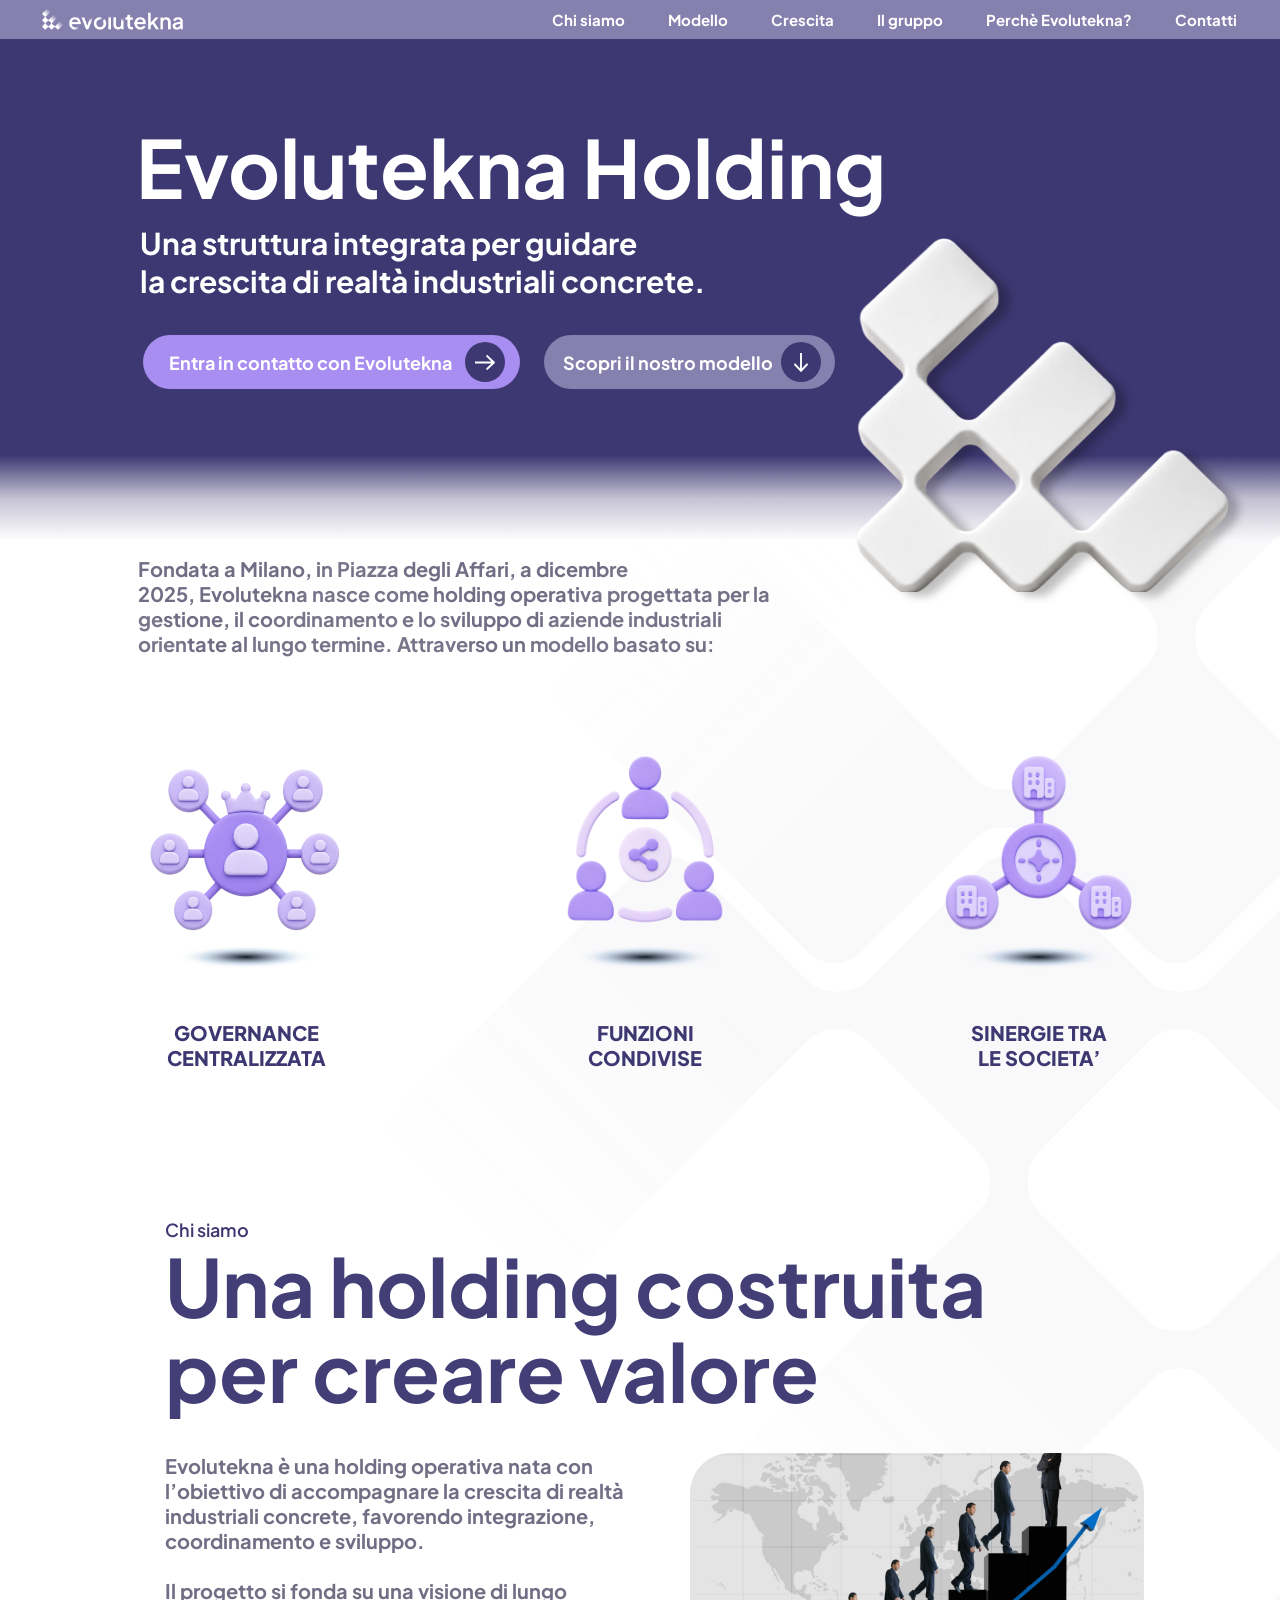
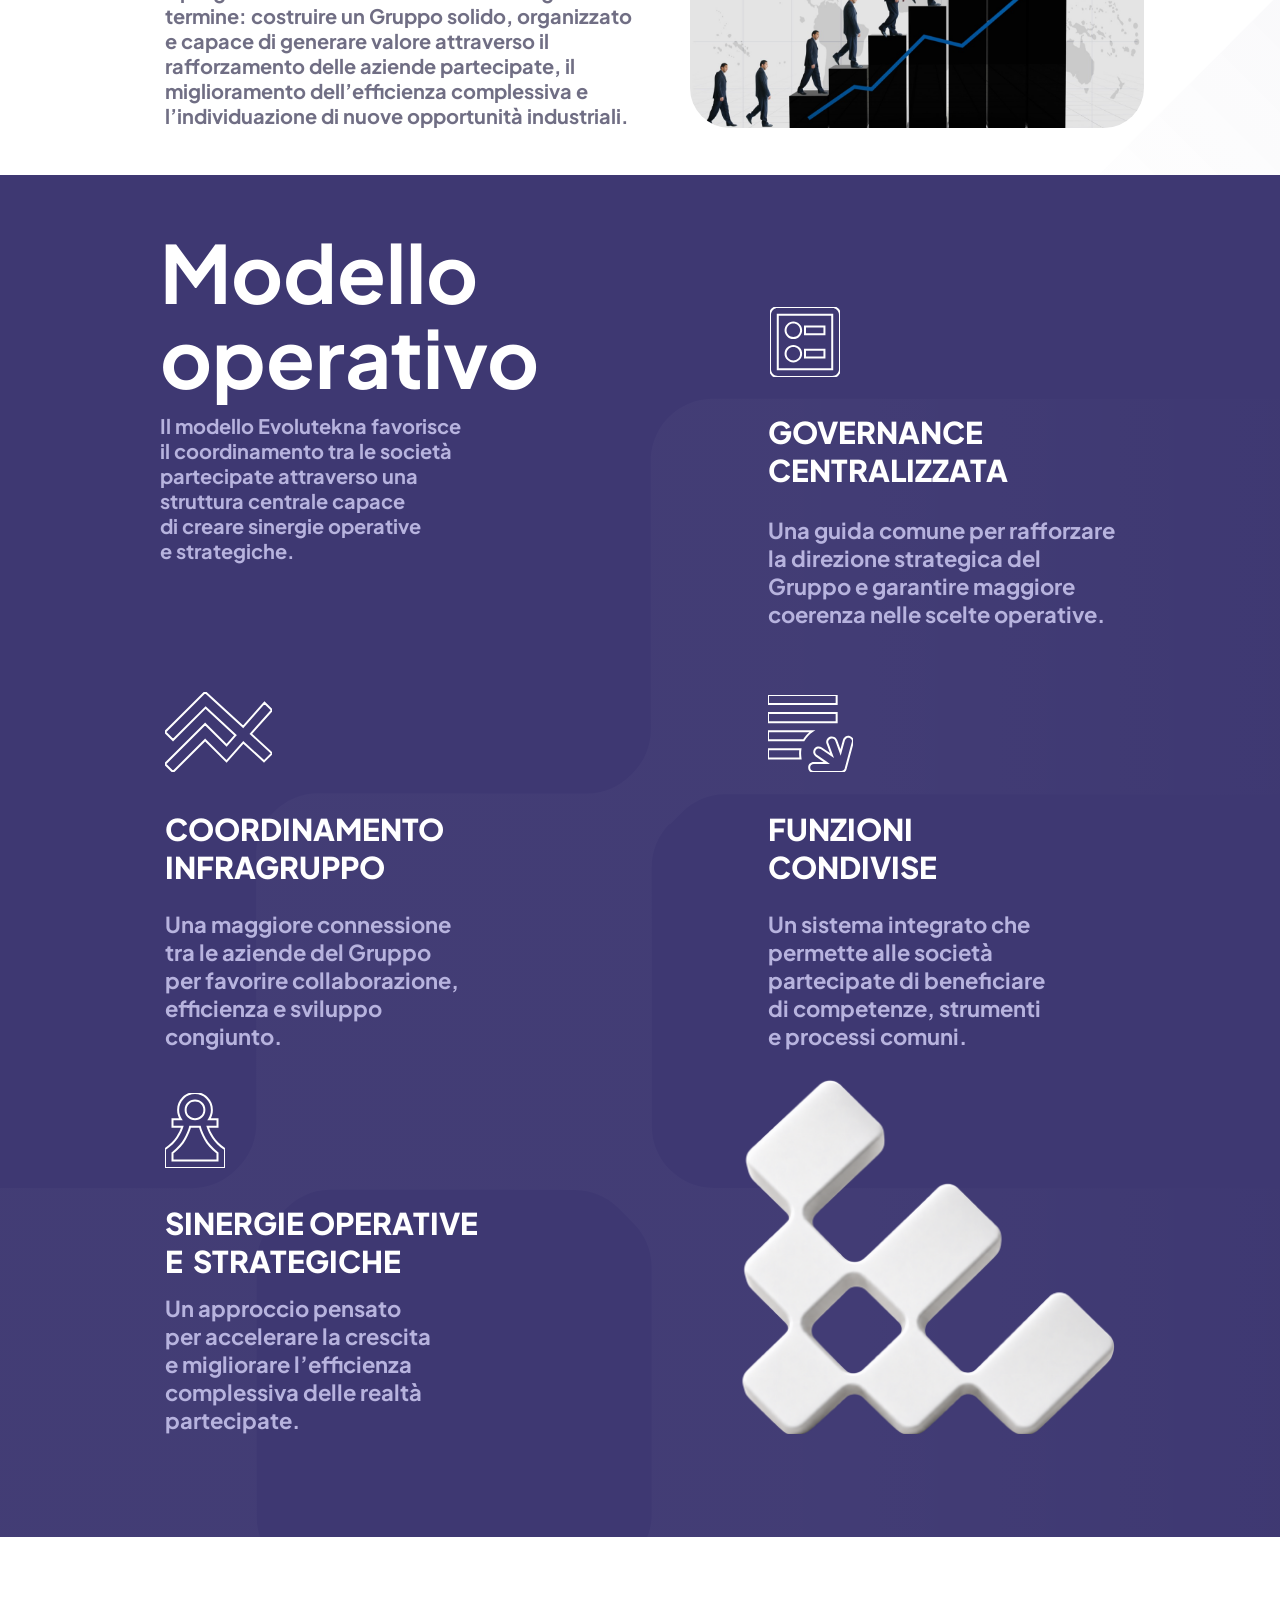
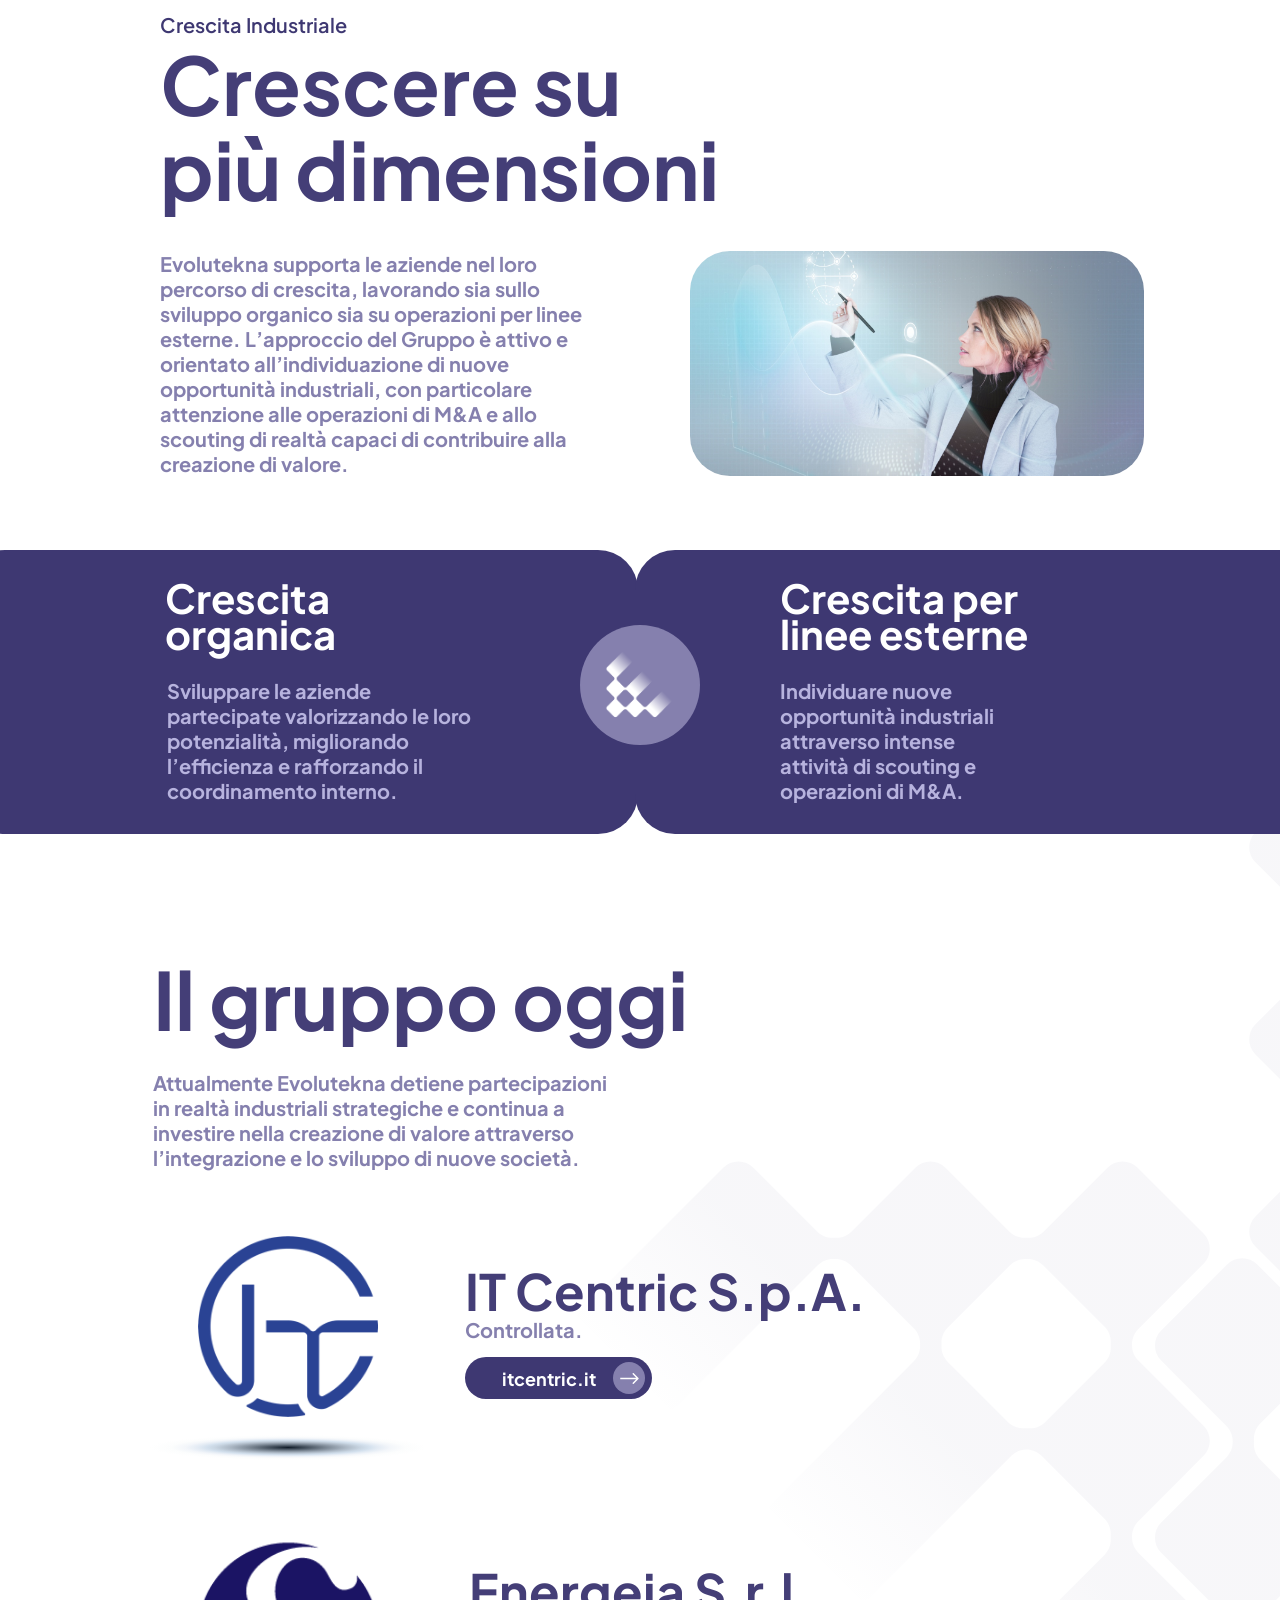
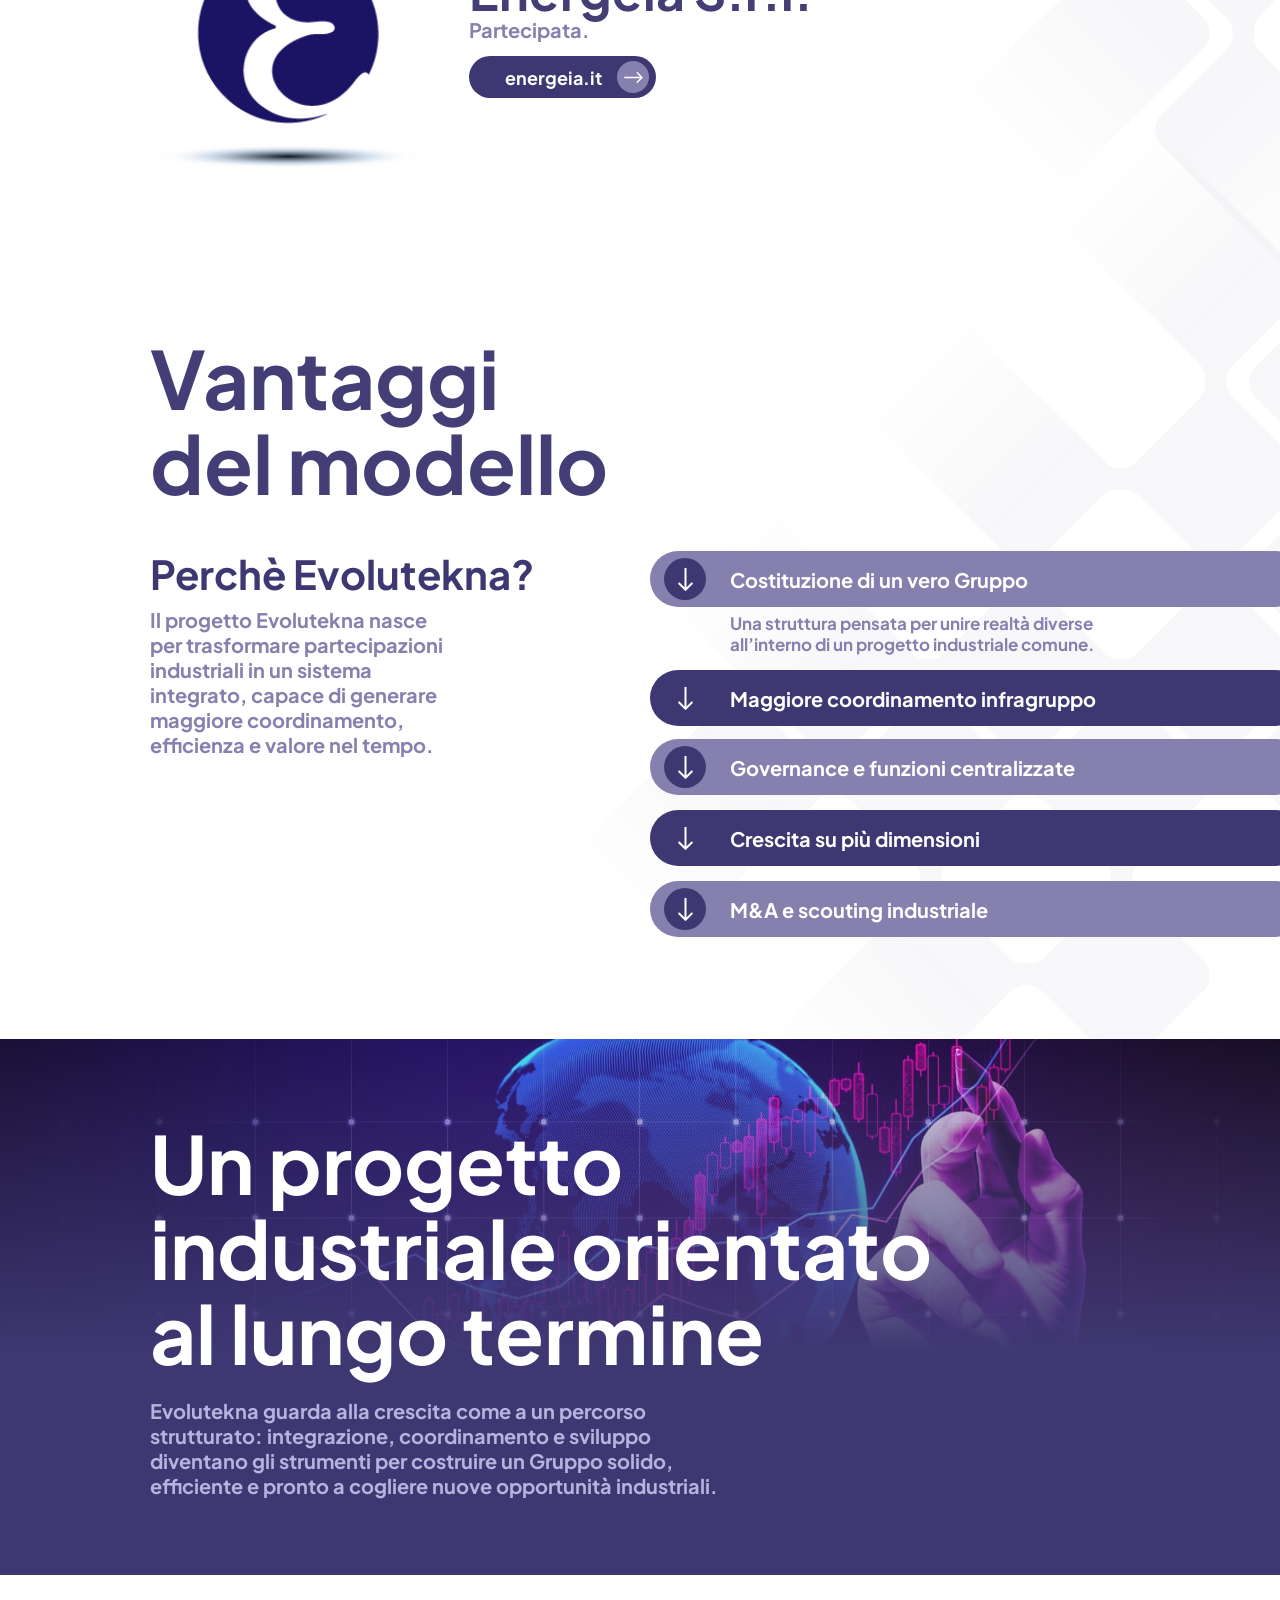
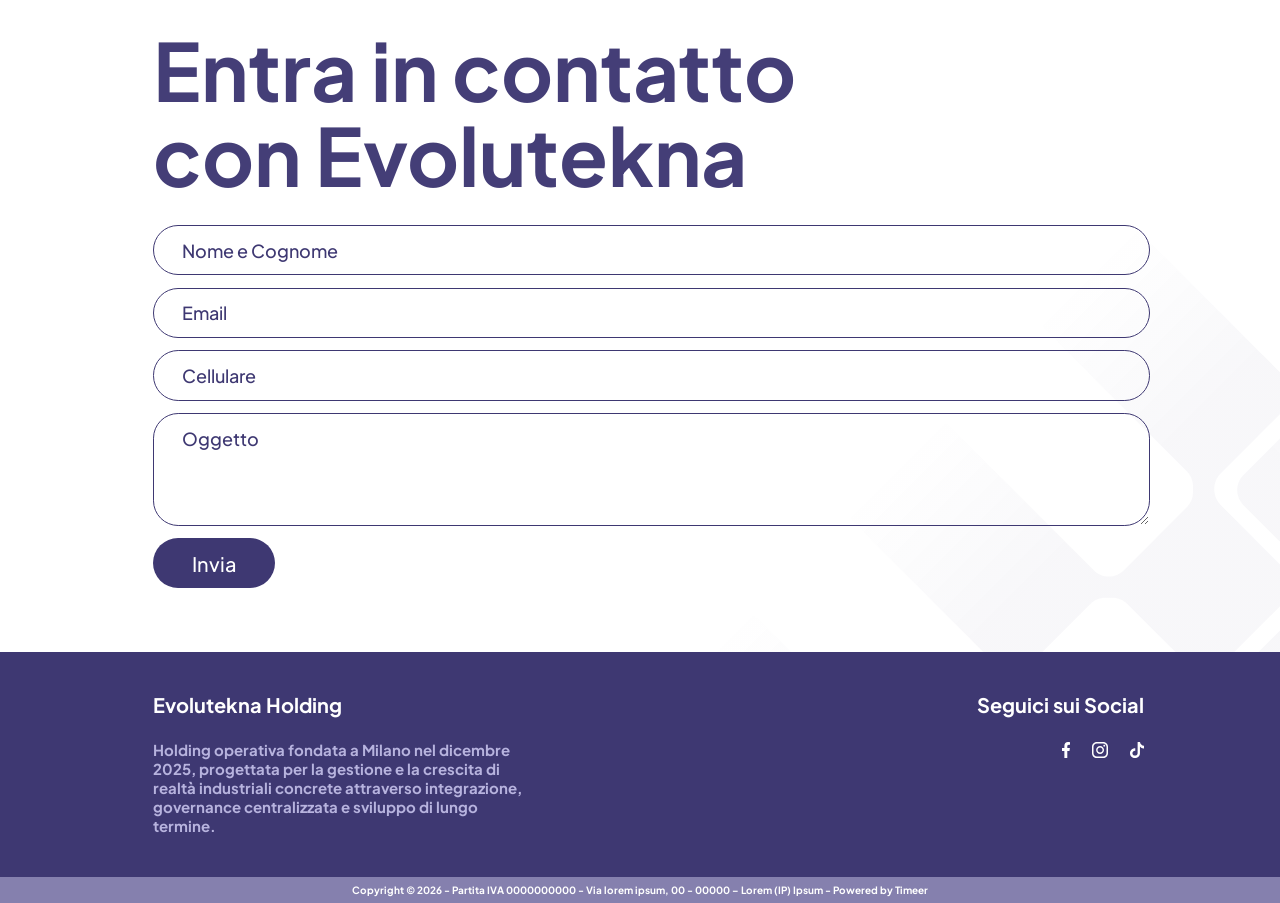
==== index.html @ 77d46ab6 "Add files via upload" ====
<!DOCTYPE html>
<html lang="it">
<head>
<meta charset="utf-8">
<meta name="viewport" content="width=device-width, initial-scale=1">
<title>Evolutekna Holding</title>
<meta name="description" content="Evolutekna Holding — una struttura integrata per guidare la crescita di realtà industriali concrete.">
<link rel="preconnect" href="https://fonts.googleapis.com">
<link rel="preconnect" href="https://fonts.gstatic.com" crossorigin>
<link href="https://fonts.googleapis.com/css2?family=Plus+Jakarta+Sans:wght@200..800&display=swap" rel="stylesheet">
<link rel="stylesheet" href="styles.css?v=12">
</head>
<body id="top">

<div class="page">


  <!-- ============================ TOPBAR ============================ -->
  <header class="topbar">
      <div class="topbar__in">
        <a class="logo" href="#top"><img src="assets/logo-evolutekna.png" width="159" height="37" alt="Evolutekna"></a>
        <button class="navtoggle" type="button" aria-expanded="false" aria-controls="nav" aria-label="Apri il menu">
          <span></span><span></span><span></span>
        </button>
        <nav class="nav" id="nav">
          <a href="#chi-siamo">Chi siamo</a>
          <a href="#modello">Modello</a>
          <a href="#crescita">Crescita</a>
          <a href="#il-gruppo">Il gruppo</a>
          <a href="#vantaggi">Perchè Evolutekna?</a>
          <a href="#contatti">Contatti</a>
        </nav>
      </div>
  </header>

  <!-- ============================= HERO ============================= -->
  <section class="hero">
    <img class="hero__shape" src="assets/shape3d.png" width="542" height="361" alt="">

    <div class="hero__in">
      <h1 class="hero__title">Evolutekna Holding</h1>
      <p class="hero__sub">Una struttura integrata per guidare <br>la crescita di realtà industriali concrete.</p>
      <div class="hero__cta">
        <a class="btn btn--primary" href="#contatti">
          <span>Entra in contatto con Evolutekna</span>
          <i class="btn__ico"><img src="assets/arrow-3.svg" width="19" height="15" alt=""></i>
        </a>
        <a class="btn btn--ghost" href="#modello">
          <span>Scopri il nostro modello</span>
          <i class="btn__ico"><img src="assets/arrow-4.svg" width="15" height="19" alt=""></i>
        </a>
      </div>
    </div>
  </section>

  <!-- ======================= INTRO + PILASTRI ======================= -->
  <section class="about">
    <div class="wrap">
      <div class="decor" aria-hidden="true">
        <img class="decor__i" style="left:340.62px;top:-757px;width:2398.77px" src="assets/deco-4.svg" alt="">
        <img class="decor__i" style="left:-54px;top:-715px;width:966px" src="assets/deco-8.svg" alt="">
        <img class="decor__i" style="left:741px;top:-586px;width:574px" src="assets/deco-9.svg" alt="">
      </div>
      <p class="about__lead">Fondata a Milano, in Piazza degli Affari, a dicembre <br>2025, Evolutekna nasce come holding operativa progettata per la <br>gestione, il coordinamento e lo sviluppo di aziende industriali <br>orientate al lungo termine. Attraverso un modello basato su:</p>

      <ul class="pillars">
        <li class="pillar">
          <img class="pillar__img" src="assets/icon-governance.png" width="240" height="240" alt="">
          <span class="pillar__shadow"></span>
          <h3 class="pillar__t">GOVERNANCE <br>CENTRALIZZATA</h3>
        </li>
        <li class="pillar">
          <img class="pillar__img pillar__img--s2" src="assets/icon-funzioni.png" width="226" height="226" alt="">
          <span class="pillar__shadow"></span>
          <h3 class="pillar__t">FUNZIONI <br>CONDIVISE</h3>
        </li>
        <li class="pillar">
          <img class="pillar__img pillar__img--s3" src="assets/icon-sinergie.png" width="230" height="230" alt="">
          <span class="pillar__shadow"></span>
          <h3 class="pillar__t">SINERGIE TRA <br>LE SOCIETA&rsquo;</h3>
        </li>
      </ul>

      <!-- ---------------------- CHI SIAMO ---------------------- -->
      <div id="chi-siamo">
        <header class="section-head">
          <p class="eyebrow">Chi siamo</p>
          <h2 class="display">Una holding costruita <br>per creare valore</h2>
        </header>
      </div>
      <div class="split">
        <div class="split__text">
          <p class="body">Evolutekna è una holding operativa nata con <br>l&rsquo;obiettivo di accompagnare la crescita di realtà <br>industriali concrete, favorendo integrazione, <br>coordinamento e sviluppo.</p>
          <p class="body">Il progetto si fonda su una visione di lungo <br>termine: costruire un Gruppo solido, organizzato <br>e capace di generare valore attraverso il <br>rafforzamento delle aziende partecipate, il <br>miglioramento dell&rsquo;efficienza complessiva e <br>l&rsquo;individuazione di nuove opportunità industriali.</p>
        </div>
        <figure class="split__media">
          <img src="assets/photo-climbing.jpg" alt="Crescita industriale del Gruppo Evolutekna">
        </figure>
      </div>
    </div>
  </section>

  <!-- ====================== MODELLO OPERATIVO ====================== -->
  <section class="model" id="modello">
    <div class="decor" aria-hidden="true">
      <img class="decor__i" style="left:-300px;top:-135px;width:2694.35px" src="assets/deco-30.svg" alt="">
    </div>
    <div class="model__in">
      <div class="model__left">
        <div class="model__intro">
          <h2 class="model__title">Modello <br>operativo</h2>
          <p class="model__lead">Il modello Evolutekna favorisce <br>il coordinamento tra le società <br>partecipate attraverso una <br>struttura centrale capace <br>di creare sinergie operative <br>e strategiche.</p>
        </div>

        <article class="feat feat--b">
          <img class="feat__ico" src="assets/ic-coordinamento.svg" width="107" height="80" alt="">
          <h3 class="feat__t">COORDINAMENTO <br>INFRAGRUPPO</h3>
          <p class="feat__d">Una maggiore connessione <br>tra le aziende del Gruppo <br>per favorire collaborazione, <br>efficienza e sviluppo <br>congiunto.</p>
        </article>

        <article class="feat feat--d">
          <img class="feat__ico" src="assets/ic-sinergie.svg" width="60" height="75" alt="">
          <h3 class="feat__t">SINERGIE OPERATIVE <br>E&nbsp; STRATEGICHE</h3>
          <p class="feat__d">Un approccio pensato <br>per accelerare la crescita <br>e migliorare l&rsquo;efficienza <br>complessiva delle realtà <br>partecipate.</p>
        </article>
      </div>

      <div class="model__right">
        <article class="feat feat--a">
          <img class="feat__ico" src="assets/ic-governance.svg" width="70" height="70" alt="">
          <h3 class="feat__t">GOVERNANCE <br>CENTRALIZZATA</h3>
          <p class="feat__d">Una guida comune per rafforzare <br>la direzione strategica del <br>Gruppo e garantire maggiore <br>coerenza nelle scelte operative.</p>
        </article>

        <article class="feat feat--c">
          <img class="feat__ico" src="assets/ic-funzioni.svg" width="85" height="77" alt="">
          <h3 class="feat__t">FUNZIONI <br>CONDIVISE</h3>
          <p class="feat__d">Un sistema integrato che <br>permette alle società <br>partecipate di beneficiare <br>di competenze, strumenti <br>e processi comuni.</p>
        </article>

        <img class="model__shape" src="assets/shape3d.png" width="542" height="361" alt="">
      </div>
    </div>
  </section>

  <!-- =========================== CRESCITA =========================== -->
  <section class="growth" id="crescita">
    <div class="wrap">
      <div class="decor" aria-hidden="true">
        <img class="decor__i" style="left:554.78px;top:652px;width:1349.44px" src="assets/deco-2.svg" alt="">
      </div>
      <header class="section-head section-head--growth">
        <p class="eyebrow eyebrow--20">Crescita Industriale</p>
        <h2 class="display">Crescere su <br>più dimensioni</h2>
      </header>
      <div class="split split--growth">
        <div class="split__text">
          <p class="body body--mauve">Evolutekna supporta le aziende nel loro <br>percorso di crescita, lavorando sia sullo <br>sviluppo organico sia su operazioni per linee <br>esterne. L&rsquo;approccio del Gruppo è attivo e <br>orientato all&rsquo;individuazione di nuove <br>opportunità industriali, con particolare <br>attenzione alle operazioni di M&amp;A e allo <br>scouting di realtà capaci di contribuire alla <br>creazione di valore.</p>
        </div>
        <figure class="split__media">
          <img src="assets/photo-woman.jpg" alt="Sviluppo e innovazione industriale">
        </figure>
      </div>

      <div class="cards">
        <article class="card card--a">
          <h3 class="card__t">Crescita <br>organica</h3>
          <p class="card__d">Sviluppare le aziende <br>partecipate valorizzando le loro <br>potenzialità, migliorando <br>l&rsquo;efficienza e rafforzando il <br>coordinamento interno.</p>
        </article>
        <span class="cards__badge"><img src="assets/picto-bianco.png" width="106" height="101" alt=""></span>
        <article class="card card--b">
          <h3 class="card__t">Crescita per <br>linee esterne</h3>
          <p class="card__d">Individuare nuove <br>opportunità industriali <br>attraverso intense <br>attività di scouting e <br>operazioni di M&amp;A.</p>
        </article>
      </div>
    </div>
  </section>

  <!-- ========================= IL GRUPPO OGGI ========================= -->
  <section class="group" id="il-gruppo">
    <div class="wrap">
      <div class="decor" aria-hidden="true">
        <img class="decor__i" style="left:554.78px;top:746px;width:1349.44px" src="assets/deco-3.svg" alt="">
      </div>
      <h2 class="display">Il gruppo oggi</h2>
      <p class="body body--mauve group__lead">Attualmente Evolutekna detiene partecipazioni <br>in realtà industriali strategiche e continua a <br>investire nella creazione di valore attraverso <br>l&rsquo;integrazione e lo sviluppo di nuove società.</p>

      <div class="company">
        <div class="company__logo company__logo--itc">
          <img src="assets/logo-itcentric.png" width="180" height="181" alt="IT Centric S.p.A.">
          <span class="company__shadow"></span>
        </div>
        <div class="company__body">
          <h3 class="company__t">IT Centric S.p.A.</h3>
          <p class="company__s">Controllata.</p>
          <a class="pill" href="https://itcentric.it/" target="_blank" rel="noopener">
            <span>itcentric.it</span>
            <i class="pill__ico"><img src="assets/arrow-1.svg" width="19" height="11" alt=""></i>
          </a>
        </div>
      </div>

      <div class="company company--energeia">
        <div class="company__logo company__logo--ene">
          <img src="assets/logo-energeia.png" width="402" height="223" alt="Energeia S.r.l.">
          <span class="company__shadow"></span>
        </div>
        <div class="company__body">
          <h3 class="company__t">Energeia S.r.l.</h3>
          <p class="company__s">Partecipata.</p>
          <a class="pill" href="https://www.energeia.it/" target="_blank" rel="noopener">
            <span>energeia.it</span>
            <i class="pill__ico"><img src="assets/arrow-2.svg" width="19" height="11" alt=""></i>
          </a>
        </div>
      </div>
    </div>
  </section>

  <!-- ======================= VANTAGGI DEL MODELLO ======================= -->
  <section class="benefits" id="vantaggi">
    <div class="wrap">
      <h2 class="display">Vantaggi <br>del modello</h2>
      <div class="benefits__grid">
        <div class="benefits__intro">
          <h3 class="h3">Perchè Evolutekna?</h3>
          <p class="body body--mauve">Il progetto Evolutekna nasce <br>per trasformare partecipazioni <br>industriali in un sistema <br>integrato, capace di generare <br>maggiore coordinamento, <br>efficienza e valore nel tempo.</p>
        </div>

        <ul class="acc">
          <li class="acc__item is-open">
            <button class="acc__head" type="button" aria-expanded="true">
              <span class="acc__ico"><img src="assets/arrow-5.svg" width="15" height="23" alt=""></span>
              <span class="acc__label">Costituzione di un vero Gruppo</span>
            </button>
            <div class="acc__panel"><p>Una struttura pensata per unire realtà diverse <br>all&rsquo;interno di un progetto industriale comune.</p></div>
          </li>
          <li class="acc__item">
            <button class="acc__head" type="button" aria-expanded="false">
              <span class="acc__ico"><img src="assets/arrow-5.svg" width="15" height="23" alt=""></span>
              <span class="acc__label">Maggiore coordinamento infragruppo </span>
            </button>
            <div class="acc__panel"><p>Un modello che favorisce collaborazione, allineamento e sinergie tra le società partecipate.</p></div>
          </li>
          <li class="acc__item">
            <button class="acc__head" type="button" aria-expanded="false">
              <span class="acc__ico"><img src="assets/arrow-5.svg" width="15" height="23" alt=""></span>
              <span class="acc__label">Governance e funzioni centralizzate </span>
            </button>
            <div class="acc__panel"><p>Una direzione organizzata per rendere più efficiente la gestione complessiva del Gruppo.</p></div>
          </li>
          <li class="acc__item">
            <button class="acc__head" type="button" aria-expanded="false">
              <span class="acc__ico"><img src="assets/arrow-5.svg" width="15" height="23" alt=""></span>
              <span class="acc__label">Crescita su più dimensioni </span>
            </button>
            <div class="acc__panel"><p>Un approccio orientato sia allo sviluppo interno delle aziende sia all&rsquo;espansione tramite nuove opportunità.</p></div>
          </li>
          <li class="acc__item">
            <button class="acc__head" type="button" aria-expanded="false">
              <span class="acc__ico"><img src="assets/arrow-5.svg" width="15" height="23" alt=""></span>
              <span class="acc__label">M&amp;A e scouting industriale </span>
            </button>
            <div class="acc__panel"><p>Un&rsquo;attività mirata alla ricerca e all&rsquo;integrazione di nuove realtà capaci di rafforzare il Gruppo.</p></div>
          </li>
        </ul>
      </div>
    </div>
  </section>

  <!-- ========================== LUNGO TERMINE ========================== -->
  <section class="longterm">
    <div class="longterm__in">
      <h2 class="longterm__t">Un progetto <br>industriale orientato <br>al lungo termine</h2>
      <p class="longterm__d">Evolutekna guarda alla crescita come a un percorso <br>strutturato: integrazione, coordinamento e sviluppo <br>diventano gli strumenti per costruire un Gruppo solido, <br>efficiente e pronto a cogliere nuove opportunità industriali.</p>
    </div>
  </section>

  <!-- ============================ CONTATTI ============================ -->
  <section class="contact" id="contatti">
    <div class="wrap">
      <div class="decor" aria-hidden="true">
        <img class="decor__i" style="left:542.78px;top:183px;width:1349.44px" src="assets/deco-1.svg" alt="">
      </div>
      <h2 class="contact__t">Entra in contatto <br>con Evolutekna</h2>
      <form class="form" action="#" method="post" novalidate>
        <input class="field" type="text"  name="nome"      placeholder="Nome e Cognome" autocomplete="name"  required>
        <input class="field" type="email" name="email"     placeholder="Email"          autocomplete="email" required>
        <input class="field" type="tel"   name="cellulare" placeholder="Cellulare"      autocomplete="tel">
        <textarea class="field field--area" name="oggetto" placeholder="Oggetto" rows="4"></textarea>
        <button class="submit" type="submit">Invia</button>
      </form>
    </div>
  </section>

  <!-- ============================= FOOTER ============================= -->
  <footer class="foot">
    <div class="foot__in">
      <div class="foot__col">
        <h3 class="foot__t">Evolutekna Holding</h3>
        <p class="foot__d">Holding operativa fondata a Milano nel dicembre <br>2025, progettata per la gestione e la crescita di <br>realtà industriali concrete attraverso integrazione, <br>governance centralizzata e sviluppo di lungo termine.</p>
      </div>
      <div class="foot__col foot__col--social">
        <h3 class="foot__t">Seguici sui Social</h3>
        <div class="foot__social">
          <a href="#" aria-label="Facebook"><img src="assets/social-fb.svg" width="8" height="16" alt=""></a>
          <a href="#" aria-label="Instagram"><img src="assets/social-ig.svg" width="16" height="16" alt=""></a>
          <a href="#" aria-label="TikTok"><img src="assets/social-tt.svg" width="14" height="16" alt=""></a>
        </div>
      </div>
    </div>
    <p class="foot__legal">Copyright © 2026 - Partita IVA 0000000000 - Via lorem ipsum, 00 - 00000 – Lorem (IP) Ipsum - Powered by Timeer</p>
  </footer>

</div>

<a class="totop" href="#top" aria-label="Torna all&rsquo;inizio della pagina">
  <img src="assets/arrow-4.svg" width="15" height="19" alt="">
</a>

<script>
(function () {
  var toggle = document.querySelector('.navtoggle');
  var nav = document.getElementById('nav');
  if (toggle) {
    toggle.addEventListener('click', function () {
      var open = nav.classList.toggle('is-open');
      toggle.setAttribute('aria-expanded', open ? 'true' : 'false');
      toggle.setAttribute('aria-label', open ? 'Chiudi il menu' : 'Apri il menu');
    });
    var close = function () {
      nav.classList.remove('is-open');
      toggle.setAttribute('aria-expanded', 'false');
      toggle.setAttribute('aria-label', 'Apri il menu');
    };
    nav.addEventListener('click', function (e) {
      if (e.target.tagName === 'A') close();
    });
    document.addEventListener('keydown', function (e) {
      if (e.key === 'Escape') close();
    });
    document.addEventListener('click', function (e) {
      if (!nav.contains(e.target) && !toggle.contains(e.target)) close();
    });
  }

  var toTop = document.querySelector('.totop');
  if (toTop) {
    var sync = function () {
      toTop.classList.toggle('is-visible', window.scrollY > 600);
    };
    sync();
    window.addEventListener('scroll', sync, { passive: true });
  }

  document.querySelectorAll('.acc__head').forEach(function (head) {
    head.addEventListener('click', function () {
      var item = head.parentElement;
      var open = item.classList.contains('is-open');
      document.querySelectorAll('.acc__item').forEach(function (i) {
        i.classList.remove('is-open');
        i.querySelector('.acc__head').setAttribute('aria-expanded', 'false');
      });
      if (!open) {
        item.classList.add('is-open');
        head.setAttribute('aria-expanded', 'true');
      }
    });
  });
})();
</script>
</body>
</html>
---- styles.css ----
/* =========================================================================
   Evolutekna Holding — landing page
   Valori tipografici, cromatici e dimensionali estratti dal file Figma.
   Base = desktop 1280px (identico al design). Sotto i 1280px: responsive.
   ========================================================================= */

:root{
  --ink:#3e3872;      /* viola principale            */
  --ink2:#443e77;     /* viola titoli sezione        */
  --mauve:#8580ae;    /* viola chiaro / barra nav    */
  --lilac:#a88ef0;    /* viola pulsante primario     */
  --lav:#b7b3de;      /* testo su fondo scuro        */
  --grey:#706e84;     /* testo corrente su bianco    */
  --white:#fff;
  --gutter:max(0px,calc(50vw - 640px)); /* spazio oltre la colonna da 1280 */
  --font:'Plus Jakarta Sans',-apple-system,BlinkMacSystemFont,'Segoe UI',Helvetica,Arial,sans-serif;
}

*,*::before,*::after{box-sizing:border-box}
html{background:#fff;scroll-behavior:smooth}
body{margin:0;background:#fff;font-family:var(--font);-webkit-font-smoothing:antialiased;-moz-osx-font-smoothing:grayscale;color:var(--ink)}
img{display:block;max-width:100%;height:auto}
h1,h2,h3,p,ul,figure{margin:0}
ul{list-style:none;padding:0}
a{color:inherit;text-decoration:none}
button{font:inherit;color:inherit;background:none;border:0;cursor:pointer}
:focus-visible{outline:2px solid var(--lilac);outline-offset:3px}
@media (prefers-reduced-motion:reduce){html{scroll-behavior:auto}*{animation:none!important;transition:none!important}}

.page{position:relative;width:100%;overflow:clip;background:#fff}
/* colonna di contenuto: 1280px centrati, come nel Figma */
.wrap{position:relative;max-width:1280px;margin:0 auto}

/* decorazioni di sfondo ---------------------------------------------------*/
.decor{position:absolute;top:0;left:0;width:100%;height:0;z-index:0;pointer-events:none}
.decor__i{position:absolute;max-width:none}
@media (max-width:1279px){.decor{display:none}}

.about,.model,.growth,.group,.benefits,.longterm,.contact,.foot{position:relative;z-index:1}
.hero{position:relative;z-index:2}

/* =============================== TIPOGRAFIA ============================== */
.display{font-size:80px;line-height:85px;font-weight:700;color:var(--ink2);letter-spacing:0}
.section-head{padding:0 136px 0 165px}
#chi-siamo{margin-top:139px;padding-top:9px}
.section-head--growth{padding-left:160px}
.section-head .display{margin-top:0}
.h2{font-size:40px;line-height:42px;font-weight:700;color:var(--ink)}
.h3{font-size:40px;line-height:43px;font-weight:700;color:var(--ink)}
.eyebrow{font-size:18px;line-height:23px;font-weight:600;color:var(--ink);margin-bottom:2px}
.eyebrow--20{font-size:20px;line-height:25px;margin-bottom:4px}
.body{font-size:20px;line-height:25px;font-weight:700;color:var(--grey)}
.body--mauve{color:var(--mauve)}
.body + .body{margin-top:25px}

/* ================================= TOPBAR ================================ */
.topbar{position:absolute;top:0;left:0;right:0;z-index:20;height:39px;background:var(--mauve)}
.topbar__in{position:relative;height:39px;max-width:1280px;margin:0 auto}
.logo{position:absolute;left:33px;top:0;display:block}
.logo img{width:159px;height:37px}
.nav{position:absolute;right:43px;top:10px;display:flex;gap:43px}
.nav a{font-size:15px;line-height:19px;font-weight:700;color:var(--white);white-space:nowrap}
.nav a:hover{opacity:.75}
.navtoggle{display:none;position:absolute;right:20px;top:8px;width:26px;height:22px;padding:4px 0}
.navtoggle span{display:block;height:2px;background:#fff;border-radius:2px}
.navtoggle span + span{margin-top:4px}

/* ================================== HERO ================================= */
.hero{height:541px;background:linear-gradient(180deg,#3e3872 84.212%,rgba(150,146,178,.55) 92.184%,rgba(255,255,255,0) 100%)}
.hero__shape{position:absolute;left:calc(50% + 112px);top:231px;width:542px;height:361px;z-index:2;filter:drop-shadow(11px 4px 4px rgba(0,0,0,.25))}
.hero__in{position:relative;z-index:3;max-width:1280px;margin:0 auto;padding:124px 0 0 136px}
.hero__title{font-size:80px;line-height:85px;font-weight:700;color:var(--white)}
.hero__sub{margin:15px 0 0 4px;font-size:30px;line-height:38px;font-weight:700;color:var(--white)}
.hero__cta{display:flex;gap:24px;margin:35px 0 0 7px}

.btn{position:relative;display:inline-flex;align-items:center;height:54px;border-radius:27px;font-size:18px;line-height:23px;font-weight:700;color:var(--white)}
.btn--primary{width:377px;padding-left:26px;background:var(--lilac)}
.btn--ghost{width:291px;padding-left:19px;background:var(--mauve)}
.btn__ico{position:absolute;top:7px;width:40px;height:40px;border-radius:50%;background:var(--ink);display:flex;align-items:center;justify-content:center}
.btn--primary .btn__ico{right:15px}
.btn--ghost .btn__ico{right:14px}
.btn__ico img{width:auto}
.btn--primary .btn__ico img{height:15px}
.btn--ghost .btn__ico img{height:19px}
.btn:hover{filter:brightness(1.06)}

/* ========================= INTRO + PILASTRI + CHI SIAMO ================== */
.about{padding-top:15px;padding-bottom:47px}
.about__lead{margin-left:138px;width:652px;font-size:20px;line-height:25px;font-weight:700;color:var(--grey)}

.pillars{display:flex;justify-content:space-between;margin-top:73px;padding:0 126px}
.pillar{position:relative;display:flex;flex-direction:column;align-items:center}
.pillar__img{height:240px;width:240px}
.pillar__img--s2{height:226px;width:226px;margin:7px 0}
.pillar__img--s3{height:230px;width:230px;margin:5px 0}
.pillar__shadow{position:absolute;top:216px;left:50%;transform:translateX(-50%);width:144px;height:24px;
  background:radial-gradient(50% 50% at 50% 50%,#111c29 0%,#3c4855 11%,#7d8996 28%,#acb8c5 42%,#c9d6e3 53%,#d4e1ee 59%,#e3ebf4 65%,#f3f6fa 74%,#fcfdfd 85%,#fff 100%);
  mix-blend-mode:multiply}
.pillar__t{margin-top:51px;font-size:20px;line-height:25px;font-weight:800;color:var(--ink);text-align:center}

.split{display:flex;align-items:stretch;gap:52px;padding:0 136px 0 165px;margin-top:40px}
.split__text{flex:0 0 473px}
.split__media{flex:0 0 454px;position:relative;align-self:stretch}
.split__media img{position:absolute;inset:0;width:100%;height:100%;object-fit:cover;border-radius:40px}
.split .h2{margin-bottom:23px}

/* ========================== MODELLO OPERATIVO =========================== */
.model{background:var(--ink);padding:54px 0 103px}
.model__in{position:relative;display:flex;gap:251px;padding-left:160px;max-width:1280px;margin:0 auto}
.model__col{width:357px}
.model__intro{width:357px}
.model__title{font-size:80px;line-height:85px;font-weight:700;color:var(--white)}
.model__lead{margin-top:14px;width:302px;font-size:20px;line-height:25px;font-weight:700;color:var(--lav)}

.feat__ico{display:block}
.feat__t{font-size:30px;line-height:38px;font-weight:800;color:var(--white)}
.feat__d{font-size:22px;line-height:28px;font-weight:700;color:var(--lav)}

.model__left{width:357px;display:flex;flex-direction:column}
.model__right{width:357px;display:flex;flex-direction:column}
.feat--a{margin-top:78px}
.feat--a .feat__ico{margin-left:2px}
.feat--a .feat__t{margin-top:36px}
.feat--a .feat__d{margin-top:27px;width:352px}
.feat--b{margin-top:129px;margin-left:5px}
.feat--b .feat__t{margin-top:38px}
.feat--b .feat__d{margin-top:24px;width:312px}
.feat--c{margin-top:67px}
.feat--c .feat__t{margin-top:38px}
.feat--c .feat__d{margin-top:24px;width:352px}
.feat--d{margin-top:43px;margin-left:5px}
.feat--d .feat__t{margin-top:36px}
.feat--d .feat__d{margin-top:14px;width:331px}
.model__shape{margin-top:23px;margin-left:-130px;width:542px;height:361px;max-width:none}

/* ================================ CRESCITA =============================== */
.growth{padding-top:75px;padding-bottom:122px}
.section-head--growth{padding-top:0}
.split--growth{margin-top:40px;padding-left:160px;gap:105px}
.split--growth .split__text{flex:0 0 425px}
.split--growth .h2{margin-bottom:23px}

.cards{position:relative;height:284px;margin-top:74px}
.card{position:absolute;top:0;height:284px;border-radius:40px;background:var(--ink)}
.card--a{left:calc(-35px - var(--gutter));width:calc(673px + var(--gutter));padding:30px 0 0 calc(200px + var(--gutter))}
.card--b{left:635px;width:calc(755px + var(--gutter));padding:30px 0 0 145px}
.card__t{font-size:40px;line-height:36px;font-weight:700;color:var(--white)}
.card__d{margin-top:26px;font-size:20px;line-height:25px;font-weight:700;color:var(--lav)}
.card--a .card__d{width:310px;margin-left:2px}
.card--b .card__d{width:290px}
.cards__badge{position:absolute;left:580px;top:75px;width:120px;height:120px;border-radius:50%;background:var(--mauve);display:flex;align-items:center;justify-content:center;z-index:2}
.cards__badge img{width:106px;height:101px;margin:-4px 0 0 0}

/* =============================== IL GRUPPO =============================== */
.group{padding:0 0 191px}
.group .display{margin-left:153px}
.group__lead{margin:29px 0 0 153px;width:461px}

.company{display:flex;align-items:flex-start;margin-top:66px}
.company--energeia{margin-top:104px}
.company__logo{position:relative}
.company__logo--itc{margin-left:198px;width:180px}
.company__logo--itc img{width:180px;height:181px}
.company__logo--ene{margin-left:87px;width:402px}
.company__logo--ene img{width:402px;height:223px;object-fit:cover;object-position:center}
.company__shadow{position:absolute;width:276px;height:25px;
  background:radial-gradient(50% 50% at 50% 50%,#111c29 0%,#3c4855 11%,#7d8996 28%,#acb8c5 42%,#c9d6e3 53%,#d4e1ee 59%,#e3ebf4 65%,#f3f6fa 74%,#fcfdfd 85%,#fff 100%);
  mix-blend-mode:multiply}
.company__logo--itc .company__shadow{left:-48px;top:199px}
.company__logo--ene .company__shadow{left:63px;top:223px}
.company__body{margin-left:78px;margin-top:32px}
.company--energeia .company__body{margin-left:-29px;margin-top:47px}
.company__t{font-size:50px;line-height:45px;font-weight:700;color:var(--ink2);margin-left:9px}
.company__s{margin:4px 0 0 9px;font-size:20px;line-height:25px;font-weight:700;color:var(--mauve)}
.pill{position:relative;display:flex;align-items:center;justify-content:center;width:187px;height:42px;margin:15px 0 0 9px;border-radius:21px;background:var(--ink)}
.company--energeia .pill{margin-top:14px}
.pill span{width:177px;margin-left:-19px;text-align:center;font-size:18px;line-height:23px;font-weight:700;color:var(--white)}
.pill__ico{position:absolute;right:7px;top:5px;width:32px;height:32px;border-radius:50%;background:var(--mauve);display:flex;align-items:center;justify-content:center}
.pill__ico img{width:19px;height:11px}
.pill:hover{filter:brightness(1.15)}

/* ============================ VANTAGGI MODELLO =========================== */
.benefits{padding:0 0 102px}
.benefits .display{margin-left:150px}
.benefits__grid{display:flex;align-items:flex-start;gap:188px;margin-top:46px;padding-left:150px}
.benefits__intro{flex:0 0 312px;min-width:0;margin-top:1px}
.benefits__intro .h3{white-space:nowrap}
.benefits__intro .body{margin-top:12px}
.acc{flex:0 0 calc(654px + var(--gutter))}
.acc__item + .acc__item{margin-top:15px}
.acc__head{position:relative;display:flex;align-items:center;width:100%;height:56px;padding-left:80px;border-radius:28px;background:var(--mauve);text-align:left}
.acc__item:nth-child(even) .acc__head{background:var(--ink)}
.acc__ico{position:absolute;left:14px;top:7px;width:42px;height:42px;border-radius:50%;background:var(--ink);display:flex;align-items:center;justify-content:center;transition:transform .25s ease}
.acc__item:nth-child(even) .acc__ico{background:var(--ink)}
.acc__ico img{width:15px;height:23px}
.acc__label{font-size:20px;line-height:25px;font-weight:700;color:var(--white)}
.acc__panel{display:none;padding:6px 0 0 80px}
.acc__item.is-open .acc__panel{display:block}
.acc__panel p{width:405px;font-size:17px;line-height:21px;font-weight:700;color:var(--mauve)}
.acc__item:nth-child(3){margin-top:13px}

/* ============================== LUNGO TERMINE ============================ */
.longterm{height:536px;overflow:hidden;background:var(--ink)}
.longterm::before{content:"";position:absolute;inset:0;
  background:url("assets/photo-globalchart.jpg") center/cover no-repeat;transform:scaleX(-1)}
.longterm::after{content:"";position:absolute;inset:0;
  background:linear-gradient(180deg,rgba(68,62,119,.12) 0%,#3e3872 58.503%)}
.longterm__in{position:relative;z-index:2;max-width:1280px;margin:0 auto;padding:81px 0 0 150px}
.longterm__t{font-size:80px;line-height:85px;font-weight:700;color:var(--white)}
.longterm__d{margin-top:23px;width:584px;font-size:20px;line-height:25px;font-weight:700;color:var(--lav)}

/* ================================ CONTATTI =============================== */
.contact{padding:52px 0 64px}
.contact .wrap{padding-left:153px}
.contact__t{font-size:80px;line-height:85px;font-weight:700;color:var(--ink2)}
.form{margin-top:28px;width:997px}
.field{display:block;width:997px;height:50.4px;padding:0 28px;border:1px solid var(--ink);border-radius:25.2px;
  background:transparent;font-family:var(--font);font-size:18px;line-height:23px;font-weight:500;color:var(--ink)}
.field + .field{margin-top:12.2px}
.field--area{height:113px;padding:13px 28px;resize:vertical}
.field::placeholder{color:var(--ink);opacity:1}
.field:focus{outline:none;border-color:var(--lilac);box-shadow:0 0 0 1px var(--lilac)}
.submit{display:flex;align-items:center;justify-content:center;width:122.4px;height:50.4px;margin-top:12.2px;
  border-radius:25.2px;background:var(--ink);font-size:20px;line-height:25px;font-weight:500;color:var(--white)}
.submit:hover{filter:brightness(1.2)}

/* ================================= FOOTER ================================ */
.foot{background:var(--ink)}
.foot__in{display:flex;justify-content:space-between;max-width:1280px;margin:0 auto;padding:40px 136px 0 153px}
.foot__t{font-size:20px;line-height:25px;font-weight:700;color:var(--white)}
.foot__d{margin-top:23px;width:387px;font-size:15px;line-height:19px;font-weight:700;color:var(--lav)}
.foot__col--social{text-align:right}
.foot__social{display:flex;justify-content:flex-end;align-items:center;gap:22px;margin-top:23px;height:19px}
.foot__social a{display:flex;align-items:center;justify-content:center;height:16px}
.foot__social img{height:16px;width:auto}
.foot__social a:hover{opacity:.7}
.foot__legal{display:flex;align-items:center;justify-content:center;height:26px;margin-top:42px;
  background:var(--mauve);font-size:10px;line-height:13px;font-weight:700;color:var(--white);text-align:center;padding:0 16px}

.totop{position:fixed;right:28px;bottom:28px;z-index:60;width:52px;height:52px;border-radius:50%;
  background:var(--lilac);display:flex;align-items:center;justify-content:center;
  box-shadow:0 10px 26px rgba(31,27,62,.35);
  opacity:0;visibility:hidden;transform:translateY(10px);
  transition:opacity .25s ease,transform .25s ease,visibility .25s ease,background .2s ease}
.totop.is-visible{opacity:1;visibility:visible;transform:none}
.totop img{width:15px;height:19px;transform:rotate(180deg)}
.totop:hover{background:var(--ink)}

/* =========================================================================
   RESPONSIVE
   ========================================================================= */

/* ---------- laptop / tablet orizzontale : 1024 – 1279 ---------- */
@media (max-width:1279px){
  /* sotto i 1280px il testo si dispone naturalmente: tolgo le interruzioni del design */
  .about__lead br,.body br,.feat__d br,.model__lead br,.card__d br,
  .group__lead br,.acc__panel br,.longterm__d br,.foot__d br{display:none}

  .page{max-width:none}
  .topbar__in{padding:0 40px}
  .logo{left:40px}
  .nav{right:40px;gap:28px}

  .hero{height:auto;padding-bottom:64px}
  .hero__in{padding:96px 6.5vw 0}
  .hero__title{font-size:64px;line-height:70px}
  .hero__sub{font-size:26px;line-height:34px;margin-left:0}
  .hero__cta{margin-left:0}
  .hero__shape{left:auto;right:-40px;top:150px;width:420px;height:280px}

  .about{padding-top:40px}
  .about__lead{margin-left:6.5vw;width:auto;max-width:652px;padding-right:6.5vw}
  .pillars{padding:0 6.5vw;gap:32px}
  .split{padding:0 6.5vw;gap:40px;margin-top:100px}
  .split__text{flex:1 1 auto}
  .split__media{flex:0 1 454px;min-width:0}
  .split__media img{width:100%;height:auto;aspect-ratio:454/425}

  .model__in{padding-left:6.5vw;padding-right:6.5vw;gap:6vw}
  .model__left,.model__right,.model__intro,.model__col{width:auto;flex:1 1 0;min-width:0}
  .model__title{font-size:64px;line-height:62px}
  .model__lead,.feat__d{width:auto!important}
  .model__shape{margin-left:0;width:100%;max-width:542px;height:auto}
  .feat--b,.feat--d{margin-left:0}

  .growth{padding-top:60px}
  .split--growth{padding-left:6.5vw;gap:40px}
  .split--growth .split__text{flex:1 1 auto}
  .cards{height:auto;display:flex;gap:0;padding:0 6.5vw;margin-top:60px}
  .card{position:static;left:auto;width:auto;height:auto;flex:1 1 0;min-height:284px;padding-left:40px}
  .card--a{padding:30px 40px 40px 40px;border-radius:40px 0 0 40px}
  .card--b{padding:30px 40px 40px 80px;border-radius:0 40px 40px 0}
  .card--a .card__d,.card--b .card__d{width:auto;margin-left:0}
  .cards__badge{left:50%;top:50%;transform:translate(-50%,-50%)}

  .group{padding-bottom:110px}
  .group .display,.benefits .display{margin-left:6.5vw}
  .group__lead{margin-left:6.5vw;width:auto;max-width:461px;padding-right:6.5vw}
  .company{padding:0 6.5vw;align-items:center;gap:40px}
  .company__logo--itc,.company__logo--ene{margin-left:0}
  .company__shadow{display:none}
  .company__body,.company--energeia .company__body{margin-left:0;margin-top:0}

  .benefits__grid{padding:0 6.5vw;gap:40px}
  .benefits__intro{flex:0 1 312px}
  .benefits__intro .h3{white-space:normal}
  .acc{flex:1 1 auto;min-width:0}
  .acc__panel p{width:auto}

  .longterm{height:auto;padding-bottom:64px}
  .longterm::before{left:0;top:0;width:100%;height:100%;transform:none;
    background:url("assets/photo-globalchart.jpg") center/cover no-repeat}
  .longterm::after{background:linear-gradient(180deg,rgba(62,56,114,.55) 0%,#3e3872 62%)}
  .longterm__in{padding:72px 6.5vw 0}
  .longterm__t{font-size:60px;line-height:66px}
  .longterm__d{width:auto;max-width:584px}

  .contact{padding:56px 6.5vw 64px}
  .contact .wrap{padding-left:0}
  .form,.field{width:100%}

  .foot__in{padding:40px 6.5vw 0}
  .foot__d{width:auto;max-width:387px}
  .display,.contact__t{font-size:64px;line-height:70px}
  .section-head{padding:0 6.5vw}
  .section-head--growth{padding-left:6.5vw}
}

/* ---------- tablet verticale : 768 – 1023 ---------- */
@media (max-width:1023px){
  .hero__title{font-size:52px;line-height:58px}
  .hero__sub{font-size:22px;line-height:30px}
  .hero__shape{width:320px;height:213px;top:200px;right:-60px;opacity:.9}
  .split,.split--growth{flex-direction:column;gap:40px}
  .split__text,.split--growth .split__text{flex:1 1 auto;width:100%;padding-top:0}
  .split__media{flex:1 1 auto;width:100%;position:static;min-height:0}
  .split__media img{position:static;height:auto;aspect-ratio:454/425}
  .model__in{flex-direction:column;gap:0}
  .model__left,.model__right{display:contents}
  .model__intro{margin-bottom:0;order:1}
  .feat--a{order:2}.feat--b{order:3}.feat--c{order:4}.feat--d{order:5}
  .model__shape{order:6}
  .feat--a{margin-top:56px}
  .feat--b,.feat--c,.feat--d{margin-top:56px}
  .model__shape{margin-top:40px;align-self:center}
  .cards{flex-direction:column;gap:0}
  .card{flex:0 0 auto;min-height:0}
  .card--a{border-radius:40px 40px 0 0;padding:40px 40px 88px}
  .card--b{border-radius:0 0 40px 40px;padding:88px 40px 40px}
  .cards__badge{top:50%;left:50%;transform:translate(-50%,-50%)}
  .benefits__grid{flex-direction:column;gap:40px}
  .benefits__intro{flex:1 1 auto}
  .acc{width:100%}
  .display,.contact__t{font-size:52px;line-height:58px}
  .model__title{font-size:52px;line-height:56px}
  .longterm__t{font-size:48px;line-height:54px}
  .company{flex-direction:row;align-items:center}
  .company__logo--ene img{width:280px;height:155px}
  .company__t{font-size:40px;line-height:42px;margin-left:0}
  .company__s{margin-left:0}
  .pill{margin-left:0}
  .foot__in{gap:32px}
}

/* ---------- mobile : < 768 ---------- */
@media (max-width:767px){
  /* barra sticky: il menu si apre spingendo il contenuto, non lo copre */
  .topbar{position:sticky;top:0;height:auto}
  .topbar__in{position:relative;height:auto;padding-top:56px}
  .logo{left:20px;top:13px}
  .logo img{width:128px;height:30px}
  .navtoggle{display:block;right:18px;top:17px;z-index:2}
  .nav{position:static;flex-direction:column;gap:0;padding:0 20px;
    max-height:0;overflow:hidden;transition:max-height .28s ease}
  .nav.is-open{max-height:400px;padding:2px 20px 12px}
  .nav a{display:block;padding:13px 0;font-size:16px;line-height:22px;
    border-top:1px solid rgba(255,255,255,.18)}

  .hero{padding-bottom:48px;display:flex;flex-direction:column}
  .hero__in{order:1;padding:44px 20px 0}
  .hero__shape{order:2}
  .hero__title{font-size:36px;line-height:42px}
  .hero__sub{font-size:18px;line-height:26px;margin-top:12px}
  .hero__sub br{display:none}
  .hero__cta{flex-direction:column;gap:12px;margin-top:28px}
  .btn{width:100%;max-width:340px;height:52px;padding-left:22px;font-size:16px}
  .btn--primary,.btn--ghost{width:100%;max-width:340px}
  .btn__ico{width:36px;height:36px;top:8px}
  .hero__shape{position:relative;left:auto;right:auto;top:auto;width:240px;height:160px;margin:28px auto 0;filter:none}

  .about{padding-top:32px}
  .about__lead{margin:0;padding:0 20px;font-size:17px;line-height:23px}
  .pillars{flex-direction:column;align-items:center;gap:48px;padding:0 20px;margin-top:40px}
  .pillar__img,.pillar__img--s2,.pillar__img--s3{width:180px;height:180px;margin:0}
  .pillar__shadow{top:160px;width:120px;height:20px}
  .pillar__t{margin-top:34px;font-size:18px;line-height:23px}

  .split,.split--growth{padding:0 20px;margin-top:28px}
  #chi-siamo{margin-top:64px}
  .split__media img{border-radius:24px}
  .h2,.h3{font-size:28px;line-height:32px}
  .split .h2,.split--growth .h2{margin-bottom:16px}
  .body{font-size:17px;line-height:23px}
  .body + .body{margin-top:18px}
  .eyebrow--20{font-size:17px;line-height:22px}

  .model{padding:48px 0 56px}
  .model__in{padding:0 20px}
  .model__title{font-size:36px;line-height:38px}
  .model__lead{font-size:17px;line-height:23px;margin-top:20px}
  .feat--a,.feat--b,.feat--c,.feat--d{margin-top:44px}
  .feat__ico{height:56px;width:auto}
  .feat__t{font-size:22px;line-height:28px;margin-top:22px!important}
  .feat__d{font-size:17px;line-height:23px;margin-top:14px!important}
  .feat__d br,.model__lead br,.foot__d br{display:none}
  .model__shape{width:220px;margin-top:32px}

  .growth{padding-top:48px;padding-bottom:64px}
  .cards{padding:0 20px;margin-top:48px}
  .card--a{padding:32px 24px 78px;border-radius:24px 24px 0 0}
  .card--b{padding:78px 24px 32px;border-radius:0 0 24px 24px}
  .card--a,.card--b{min-height:0;flex:0 0 auto}
  .card__t{font-size:26px;line-height:30px}
  .card__d{font-size:17px;line-height:23px;margin-top:16px}
  .card__d br{display:none}
  .cards__badge{width:88px;height:88px}
  .cards__badge img{width:76px;height:auto}

  .display,.contact__t{font-size:34px;line-height:40px}
  .section-head{padding:0 20px}
  .section-head--growth{padding-left:20px}
  .contact__t br,.section-head .display br{display:none}
  .group{padding-bottom:64px}
  .group .display,.benefits .display{margin-left:20px;padding-right:20px}
  .group__lead{margin:20px 0 0;padding:0 20px}
  .company,.company--energeia{flex-direction:column;align-items:flex-start;gap:24px;padding:0 20px;margin-top:48px}
  .company__logo--itc img{width:140px;height:auto}
  .company__logo--ene img{width:220px;height:122px}
  .company__shadow{display:none}
  .company__t{font-size:32px;line-height:34px;margin-left:0}
  .company__s{margin-left:0;font-size:17px;line-height:22px}
  .pill{margin-left:0}

  .benefits{padding-bottom:64px}
  .benefits__grid{padding:0 20px;margin-top:28px}
  .acc__head{height:auto;min-height:56px;padding:10px 16px 10px 62px;border-radius:28px}
  .acc__ico{left:8px;top:50%;transform:translateY(-50%);width:38px;height:38px}
  .acc__label{font-size:17px;line-height:22px}
  .acc__panel{padding:8px 16px 0 62px}
  .acc__panel p{font-size:15px;line-height:20px}

  .longterm{padding-bottom:48px}
  .longterm__in{padding:56px 20px 0}
  .longterm__t{font-size:32px;line-height:38px}
  .longterm__t br{display:none}
  .longterm__d{font-size:17px;line-height:23px}

  .contact{padding:48px 20px 56px}
  .split{margin-top:28px}
  .field{height:48px;padding:0 20px;font-size:16px}
  .field--area{height:120px;padding:13px 20px}
  .submit{width:110px;height:48px;font-size:18px}

  .foot__in{flex-direction:column;padding:32px 20px 0;gap:28px}
  .foot__col--social{text-align:left}
  .foot__social{justify-content:flex-start}
  .foot__legal{margin-top:28px;height:auto;padding:8px 20px;font-size:9px;line-height:13px}
  .totop{right:16px;bottom:16px;width:46px;height:46px}
}
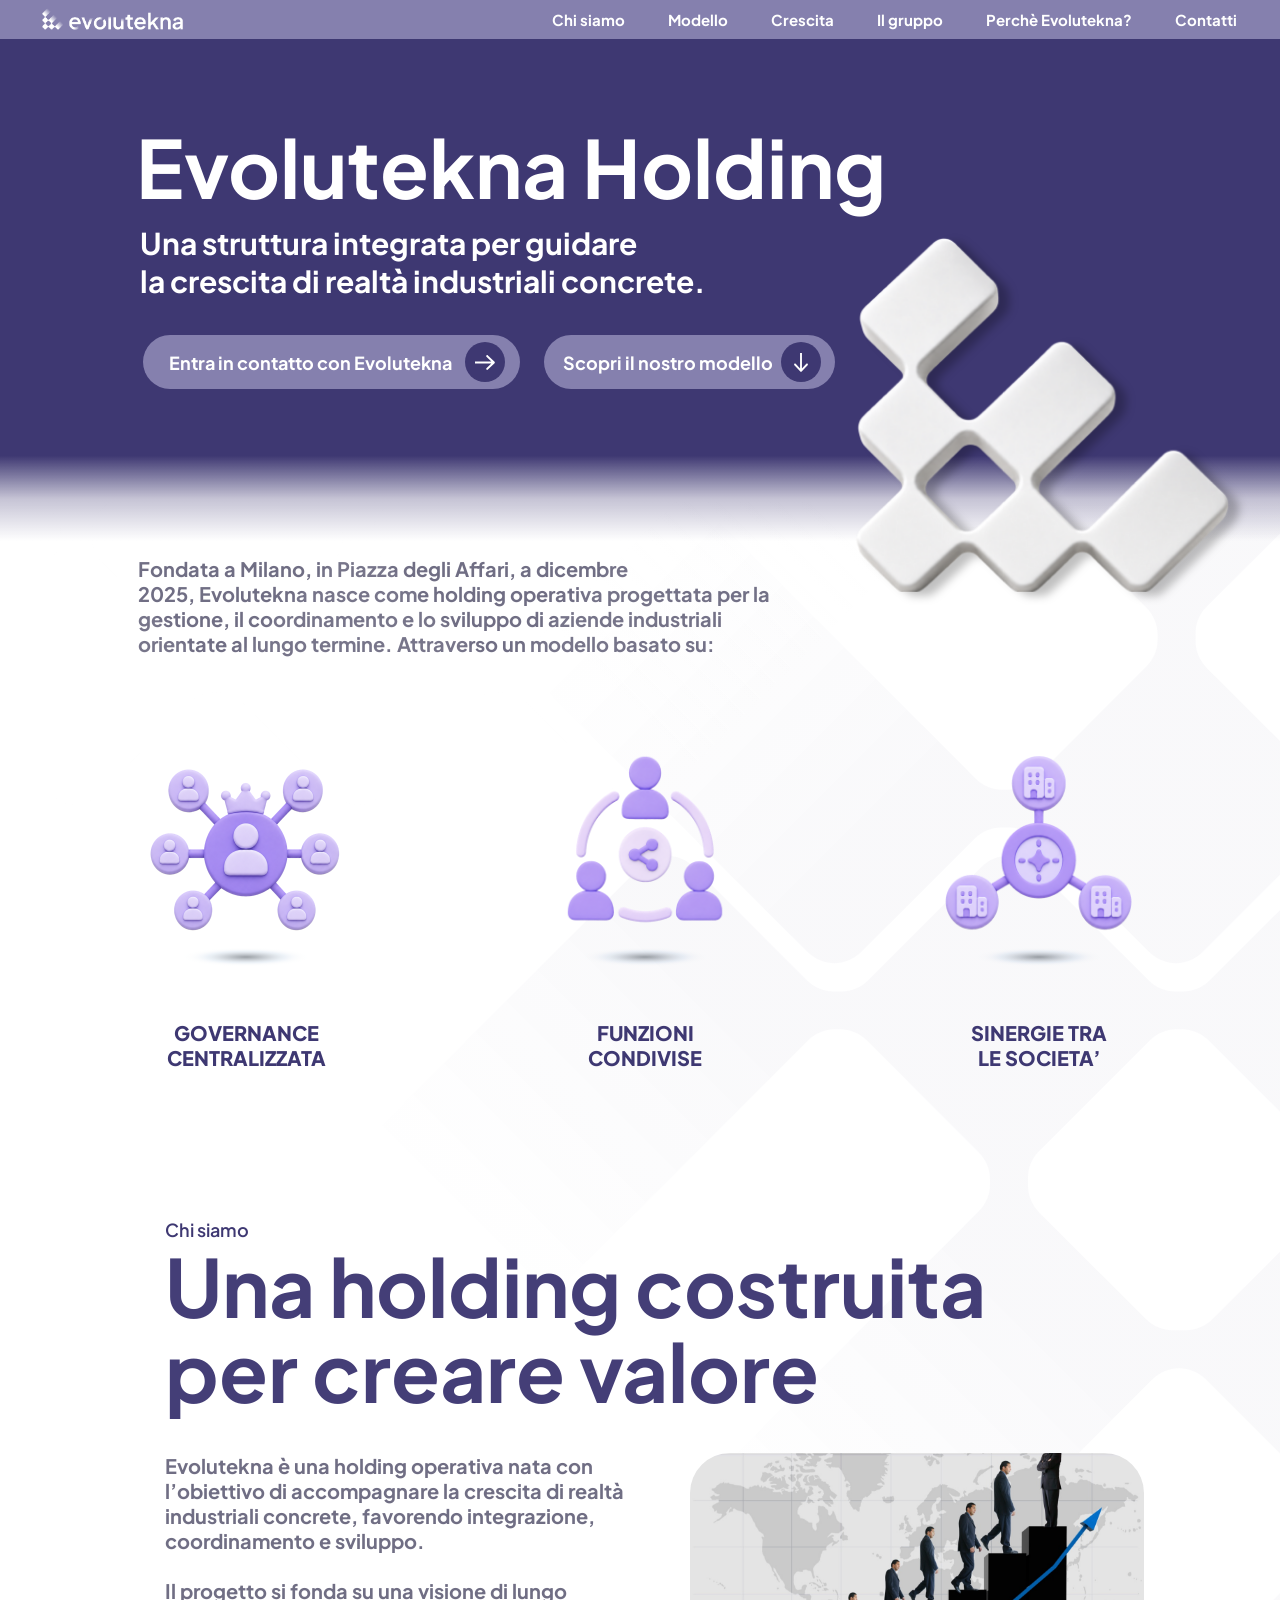
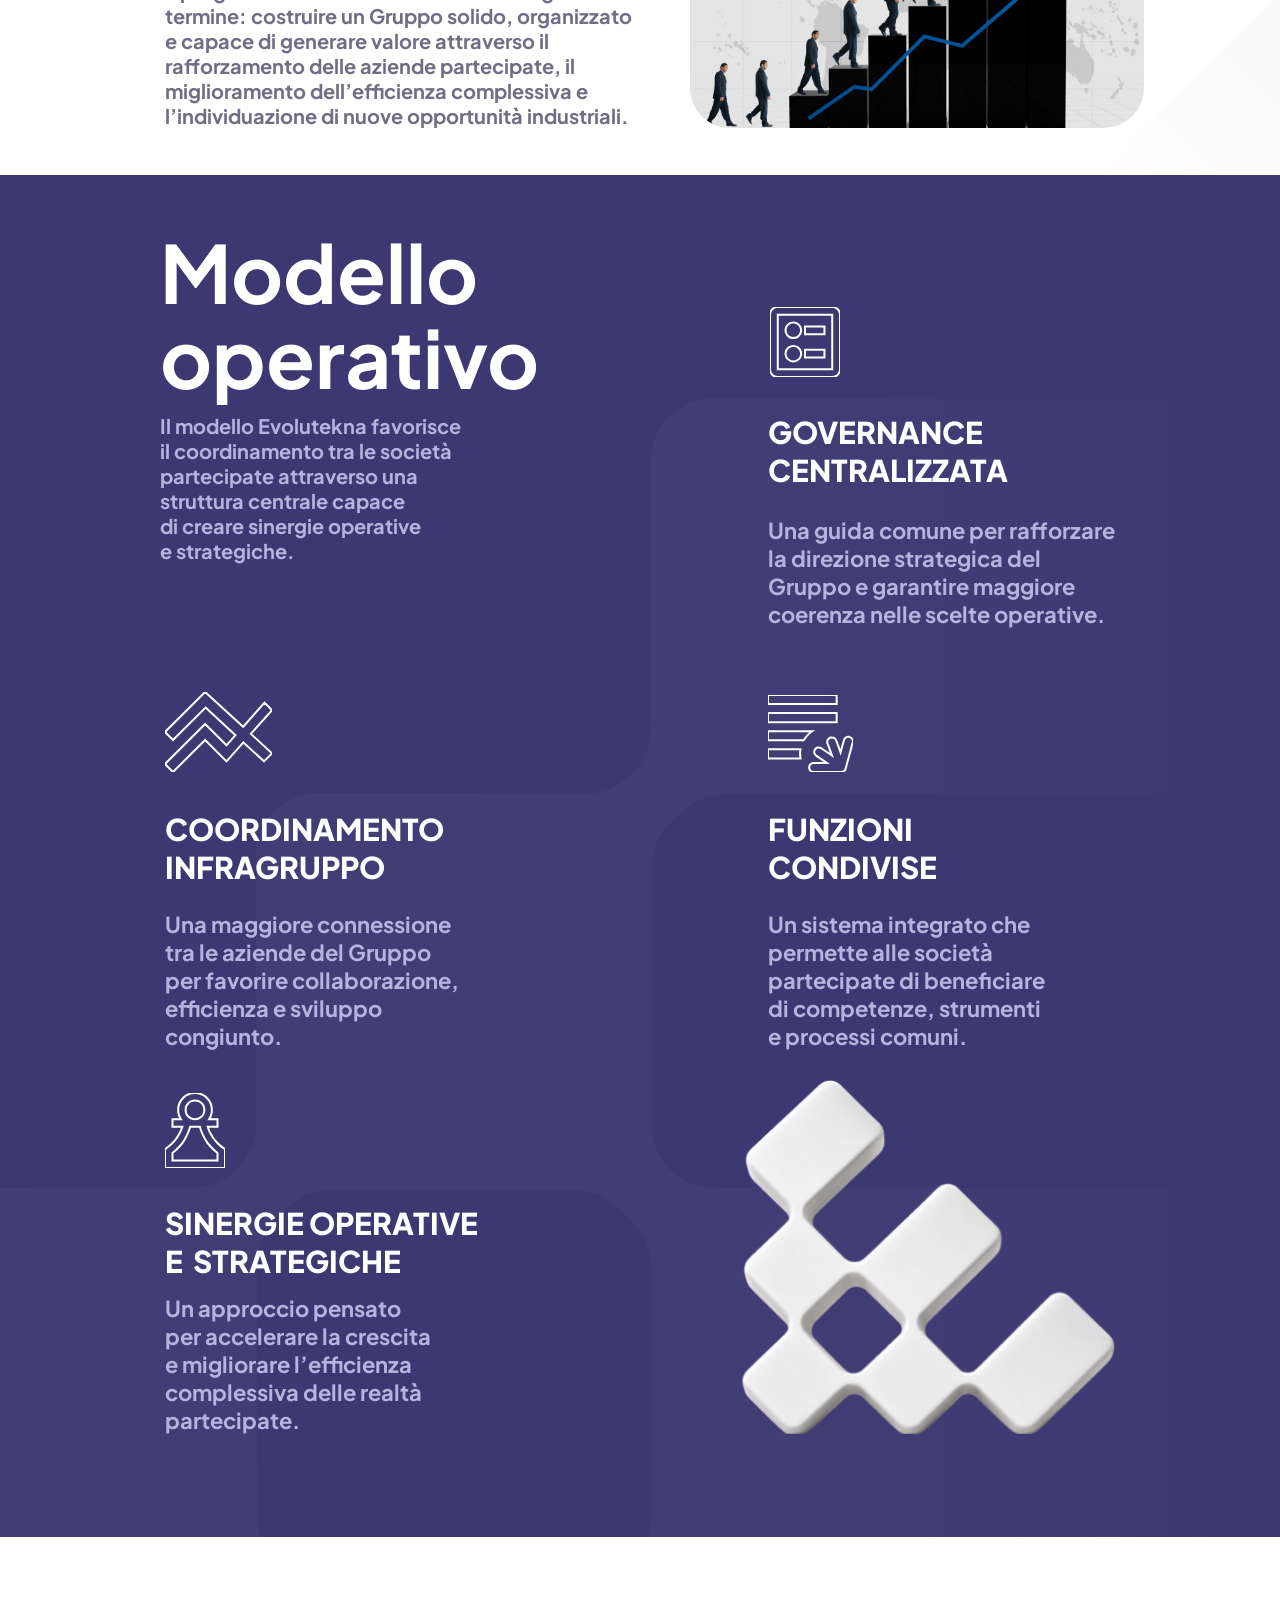
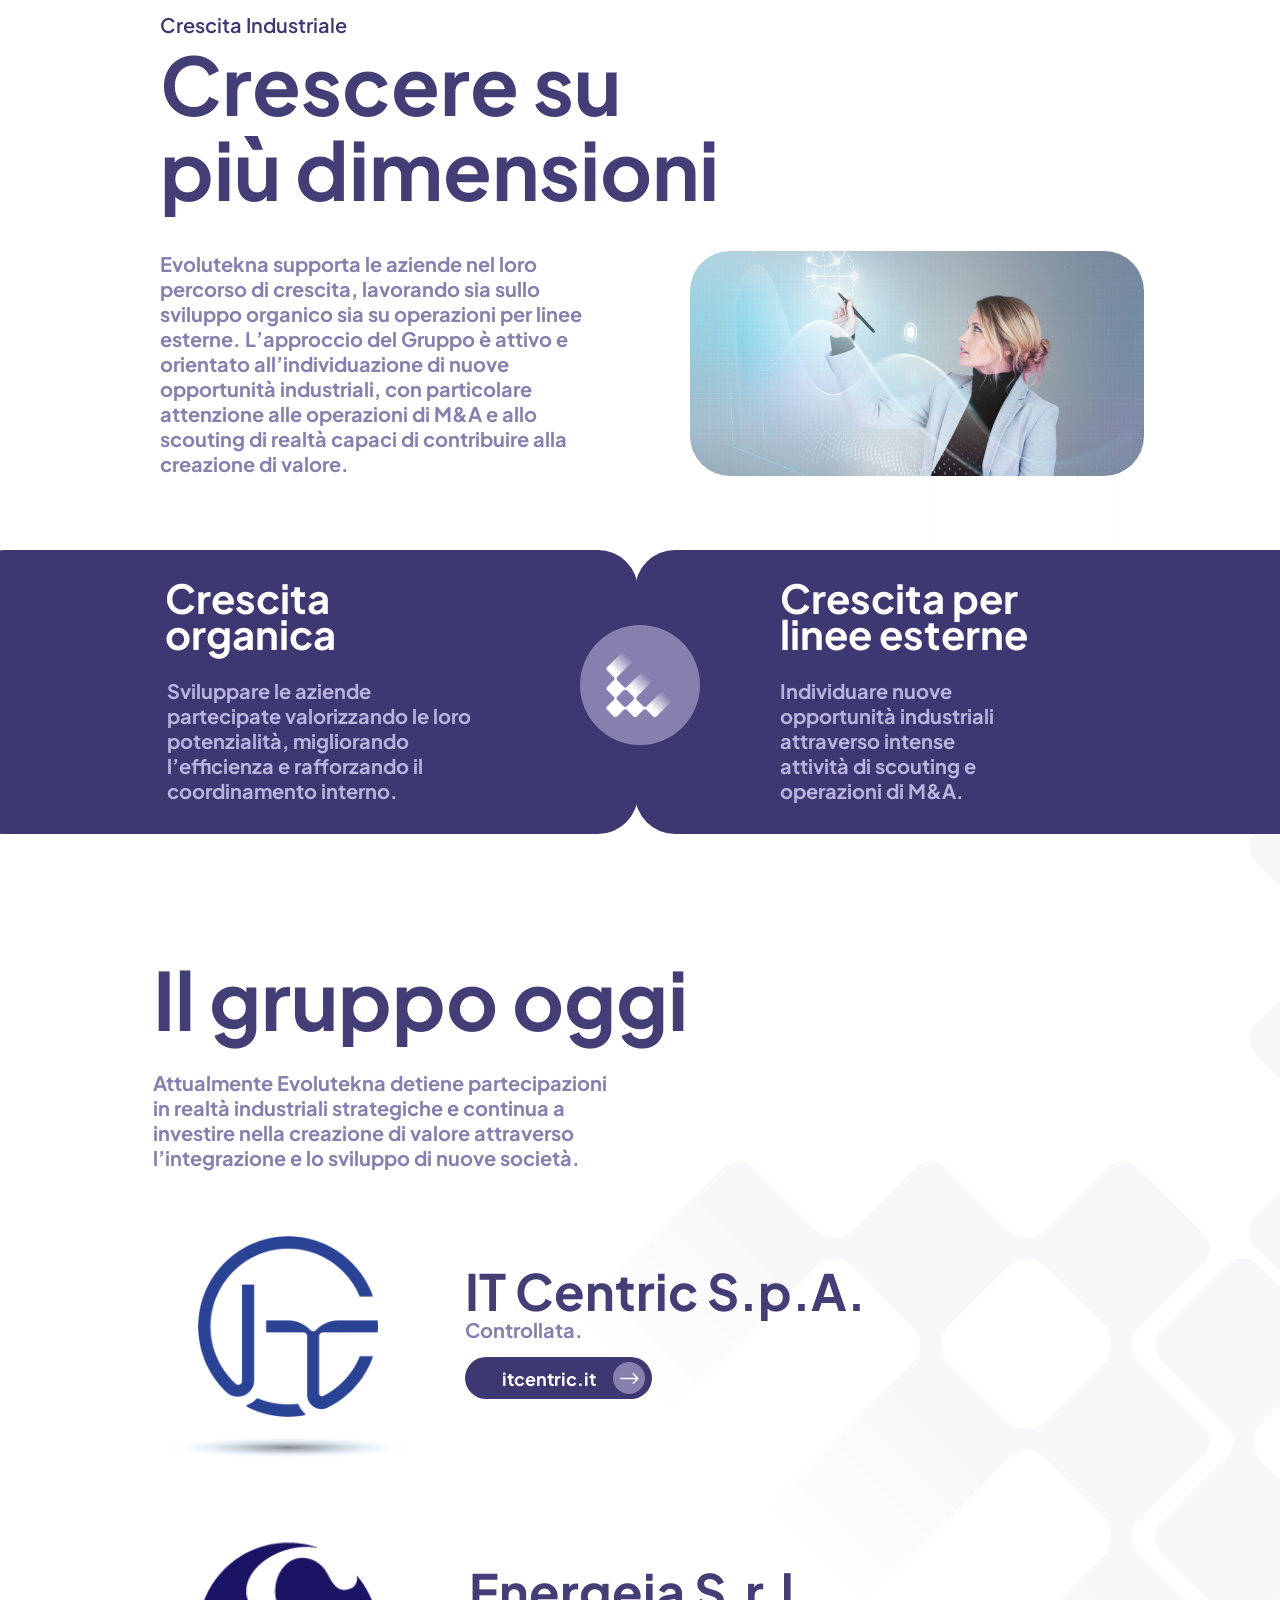
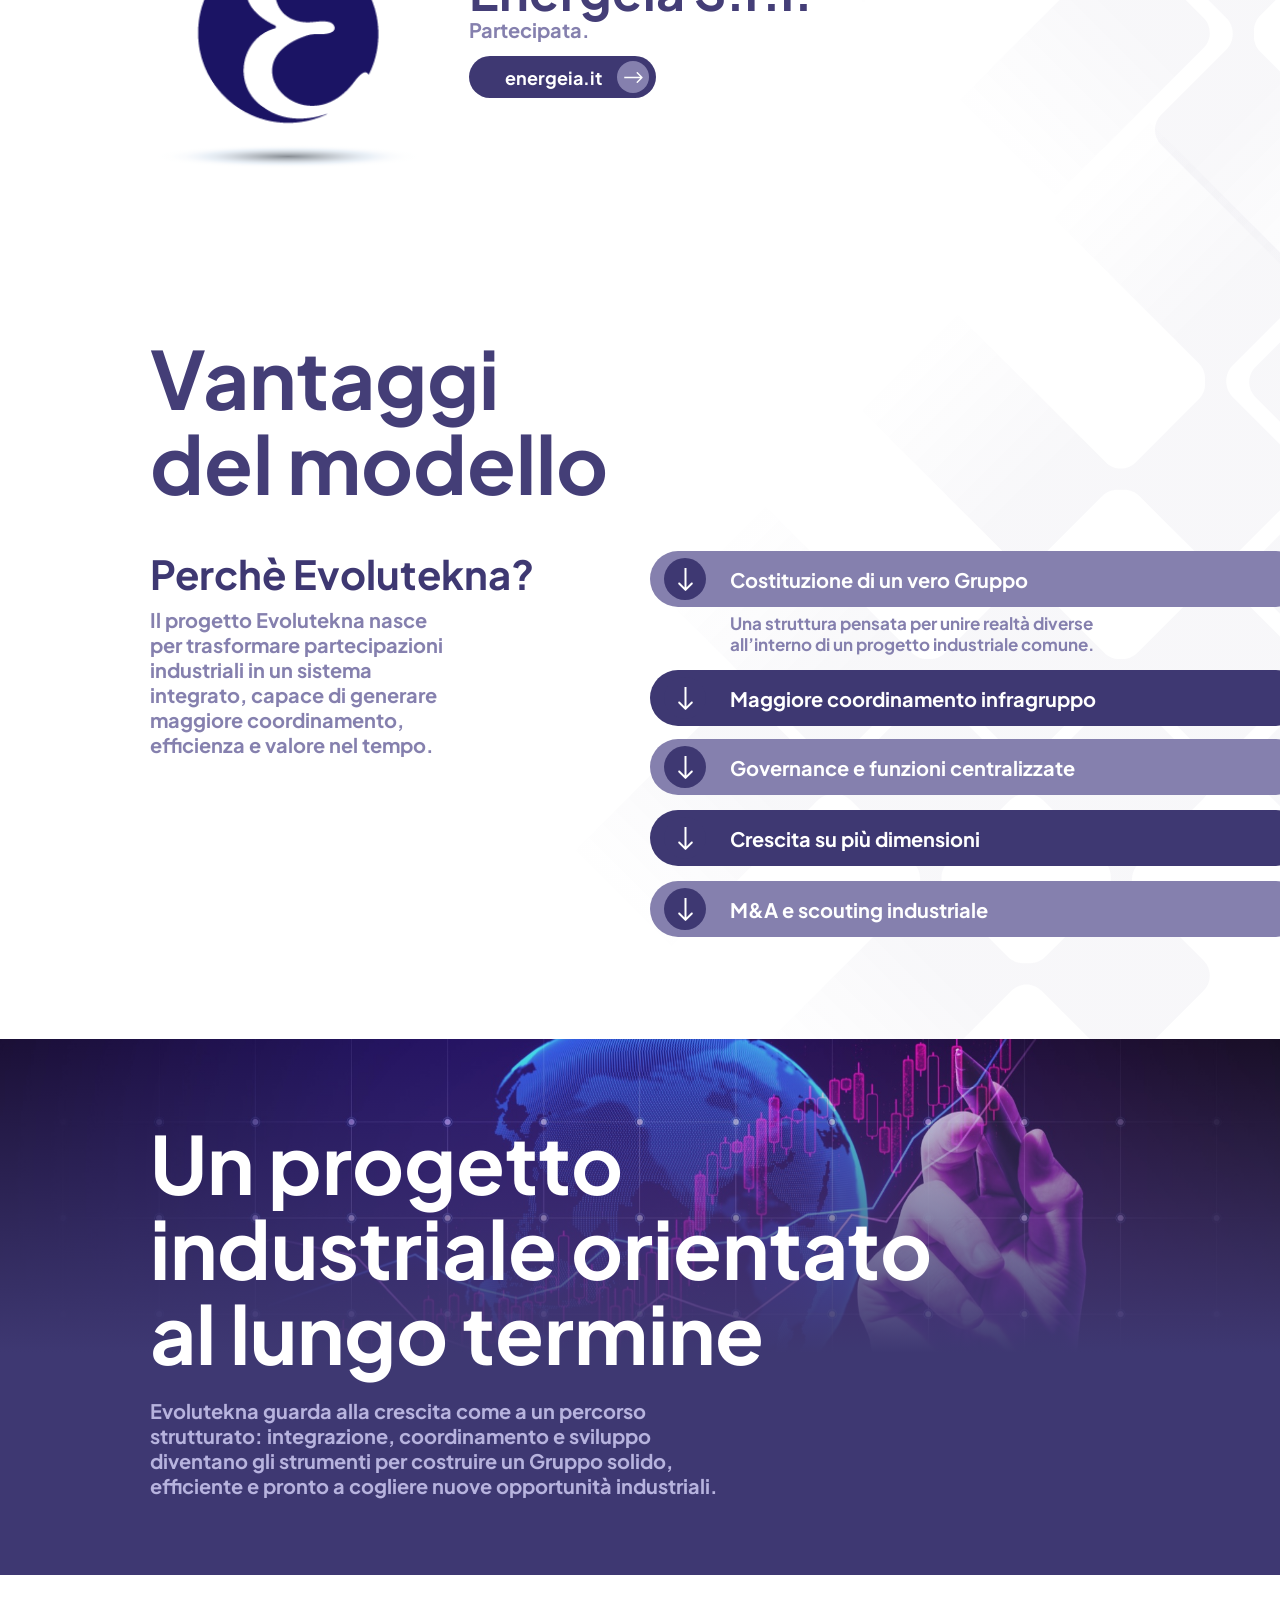
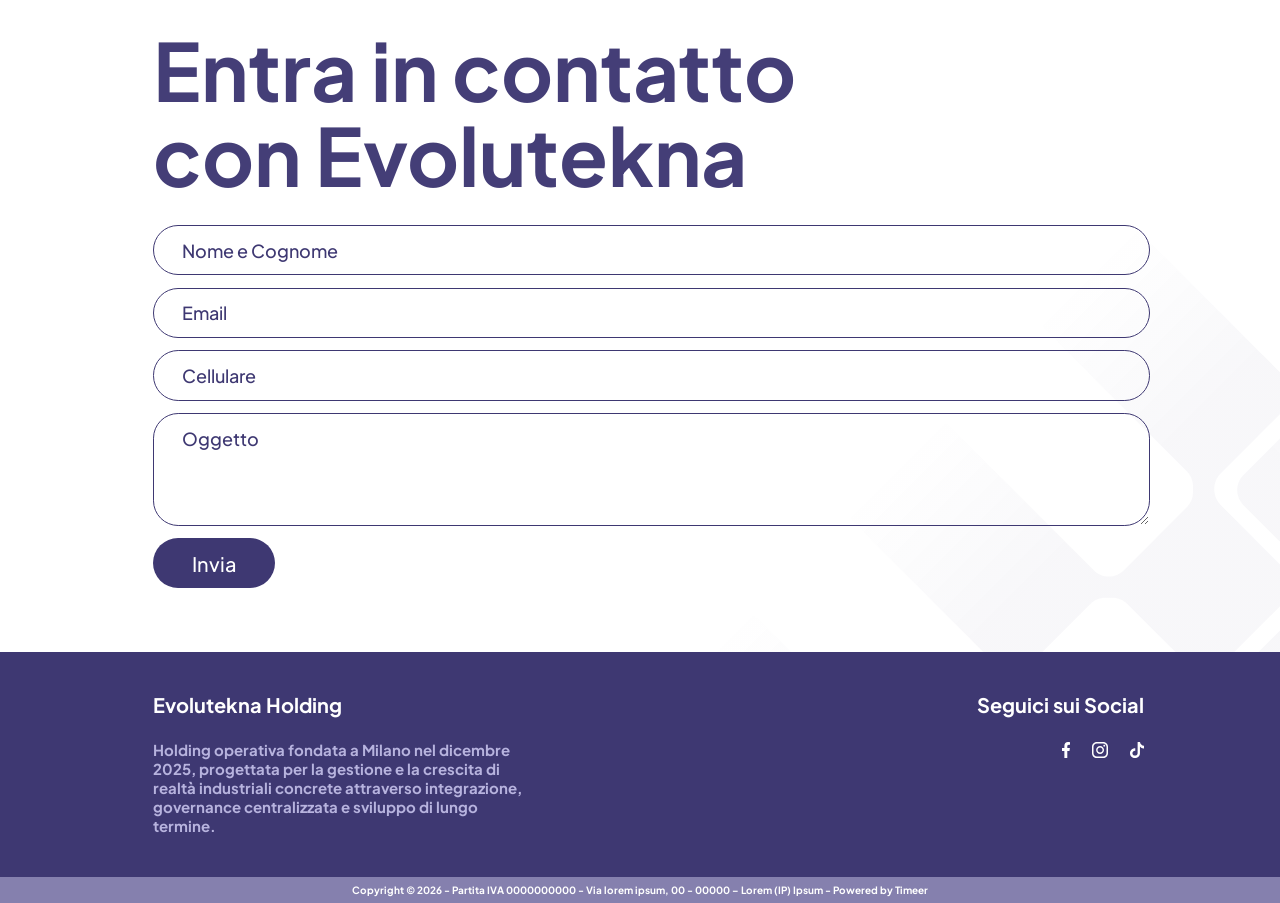
==== commit 8ad58b12: "Add files via upload" ====
--- a/index.html
+++ b/index.html
@@ -8,7 +8,7 @@
 <link rel="preconnect" href="https://fonts.googleapis.com">
 <link rel="preconnect" href="https://fonts.gstatic.com" crossorigin>
 <link href="https://fonts.googleapis.com/css2?family=Plus+Jakarta+Sans:wght@200..800&display=swap" rel="stylesheet">
-<link rel="stylesheet" href="styles.css?v=12">
+<link rel="stylesheet" href="styles.css?v=13">
 </head>
 <body id="top">
 
@@ -35,7 +35,7 @@
 
   <!-- ============================= HERO ============================= -->
   <section class="hero">
-    <img class="hero__shape" src="assets/shape3d.png" width="542" height="361" alt="">
+    <img class="hero__shape" data-float="10" src="assets/shape3d.png" width="542" height="361" alt="">
 
     <div class="hero__in">
       <h1 class="hero__title">Evolutekna Holding</h1>
@@ -65,17 +65,17 @@
 
       <ul class="pillars">
         <li class="pillar">
-          <img class="pillar__img" src="assets/icon-governance.png" width="240" height="240" alt="">
+          <img class="pillar__img" data-float="7" src="assets/icon-governance.png" width="240" height="240" alt="">
           <span class="pillar__shadow"></span>
           <h3 class="pillar__t">GOVERNANCE <br>CENTRALIZZATA</h3>
         </li>
         <li class="pillar">
-          <img class="pillar__img pillar__img--s2" src="assets/icon-funzioni.png" width="226" height="226" alt="">
+          <img class="pillar__img pillar__img--s2" data-float="10" src="assets/icon-funzioni.png" width="226" height="226" alt="">
           <span class="pillar__shadow"></span>
           <h3 class="pillar__t">FUNZIONI <br>CONDIVISE</h3>
         </li>
         <li class="pillar">
-          <img class="pillar__img pillar__img--s3" src="assets/icon-sinergie.png" width="230" height="230" alt="">
+          <img class="pillar__img pillar__img--s3" data-float="7" src="assets/icon-sinergie.png" width="230" height="230" alt="">
           <span class="pillar__shadow"></span>
           <h3 class="pillar__t">SINERGIE TRA <br>LE SOCIETA&rsquo;</h3>
         </li>
@@ -138,7 +138,7 @@
           <p class="feat__d">Un sistema integrato che <br>permette alle società <br>partecipate di beneficiare <br>di competenze, strumenti <br>e processi comuni.</p>
         </article>
 
-        <img class="model__shape" src="assets/shape3d.png" width="542" height="361" alt="">
+        <img class="model__shape" data-float="8" src="assets/shape3d.png" width="542" height="361" alt="">
       </div>
     </div>
   </section>
@@ -342,6 +342,25 @@
     document.addEventListener('click', function (e) {
       if (!nav.contains(e.target) && !toggle.contains(e.target)) close();
     });
+  }
+
+  // lieve movimento degli elementi decorativi al muoversi del cursore
+  var floats = document.querySelectorAll('[data-float]');
+  var reduced = window.matchMedia('(prefers-reduced-motion: reduce)').matches;
+  if (floats.length && !reduced && window.matchMedia('(hover: hover)').matches) {
+    var last = 0;
+    window.addEventListener('mousemove', function (e) {
+      var now = e.timeStamp || Date.now();
+      if (now - last < 16) return;          // al massimo ~60 aggiornamenti al secondo
+      last = now;
+      var mx = (e.clientX / window.innerWidth) * 2 - 1;
+      var my = (e.clientY / window.innerHeight) * 2 - 1;
+      for (var i = 0; i < floats.length; i++) {
+        var el = floats[i];
+        var d = parseFloat(el.getAttribute('data-float')) || 6;
+        el.style.transform = 'translate3d(' + (mx * d).toFixed(2) + 'px,' + (my * d * 0.6).toFixed(2) + 'px,0)';
+      }
+    }, { passive: true });
   }
 
   var toTop = document.querySelector('.totop');
--- a/styles.css
+++ b/styles.css
@@ -74,7 +74,7 @@
 .hero__cta{display:flex;gap:24px;margin:35px 0 0 7px}
 
 .btn{position:relative;display:inline-flex;align-items:center;height:54px;border-radius:27px;font-size:18px;line-height:23px;font-weight:700;color:var(--white)}
-.btn--primary{width:377px;padding-left:26px;background:var(--lilac)}
+.btn--primary{width:377px;padding-left:26px;background:var(--mauve)}
 .btn--ghost{width:291px;padding-left:19px;background:var(--mauve)}
 .btn__ico{position:absolute;top:7px;width:40px;height:40px;border-radius:50%;background:var(--ink);display:flex;align-items:center;justify-content:center}
 .btn--primary .btn__ico{right:15px}
@@ -82,7 +82,9 @@
 .btn__ico img{width:auto}
 .btn--primary .btn__ico img{height:15px}
 .btn--ghost .btn__ico img{height:19px}
-.btn:hover{filter:brightness(1.06)}
+.btn{transition:background .25s ease}
+.btn--primary:hover,.btn--primary:focus-visible{background:var(--lilac)}
+.btn--ghost:hover,.btn--ghost:focus-visible{background:#9792bf}
 
 /* ========================= INTRO + PILASTRI + CHI SIAMO ================== */
 .about{padding-top:15px;padding-bottom:47px}
@@ -91,9 +93,10 @@
 .pillars{display:flex;justify-content:space-between;margin-top:73px;padding:0 126px}
 .pillar{position:relative;display:flex;flex-direction:column;align-items:center}
 .pillar__img{height:240px;width:240px}
+[data-float]{transition:transform .5s cubic-bezier(.22,.7,.3,1);will-change:transform}
 .pillar__img--s2{height:226px;width:226px;margin:7px 0}
 .pillar__img--s3{height:230px;width:230px;margin:5px 0}
-.pillar__shadow{position:absolute;top:216px;left:50%;transform:translateX(-50%);width:144px;height:24px;
+.pillar__shadow{position:absolute;top:218px;left:50%;transform:translateX(-50%);width:132px;height:20px;opacity:.42;
   background:radial-gradient(50% 50% at 50% 50%,#111c29 0%,#3c4855 11%,#7d8996 28%,#acb8c5 42%,#c9d6e3 53%,#d4e1ee 59%,#e3ebf4 65%,#f3f6fa 74%,#fcfdfd 85%,#fff 100%);
   mix-blend-mode:multiply}
 .pillar__t{margin-top:51px;font-size:20px;line-height:25px;font-weight:800;color:var(--ink);text-align:center}
@@ -163,7 +166,7 @@
 .company__logo--itc img{width:180px;height:181px}
 .company__logo--ene{margin-left:87px;width:402px}
 .company__logo--ene img{width:402px;height:223px;object-fit:cover;object-position:center}
-.company__shadow{position:absolute;width:276px;height:25px;
+.company__shadow{position:absolute;width:276px;height:25px;opacity:.5;
   background:radial-gradient(50% 50% at 50% 50%,#111c29 0%,#3c4855 11%,#7d8996 28%,#acb8c5 42%,#c9d6e3 53%,#d4e1ee 59%,#e3ebf4 65%,#f3f6fa 74%,#fcfdfd 85%,#fff 100%);
   mix-blend-mode:multiply}
 .company__logo--itc .company__shadow{left:-48px;top:199px}
@@ -196,7 +199,7 @@
 .acc__label{font-size:20px;line-height:25px;font-weight:700;color:var(--white)}
 .acc__panel{display:none;padding:6px 0 0 80px}
 .acc__item.is-open .acc__panel{display:block}
-.acc__panel p{width:405px;font-size:17px;line-height:21px;font-weight:700;color:var(--mauve)}
+.acc__panel p{width:480px;font-size:17px;line-height:21px;font-weight:700;color:var(--mauve)}
 .acc__item:nth-child(3){margin-top:13px}
 
 /* ============================== LUNGO TERMINE ============================ */
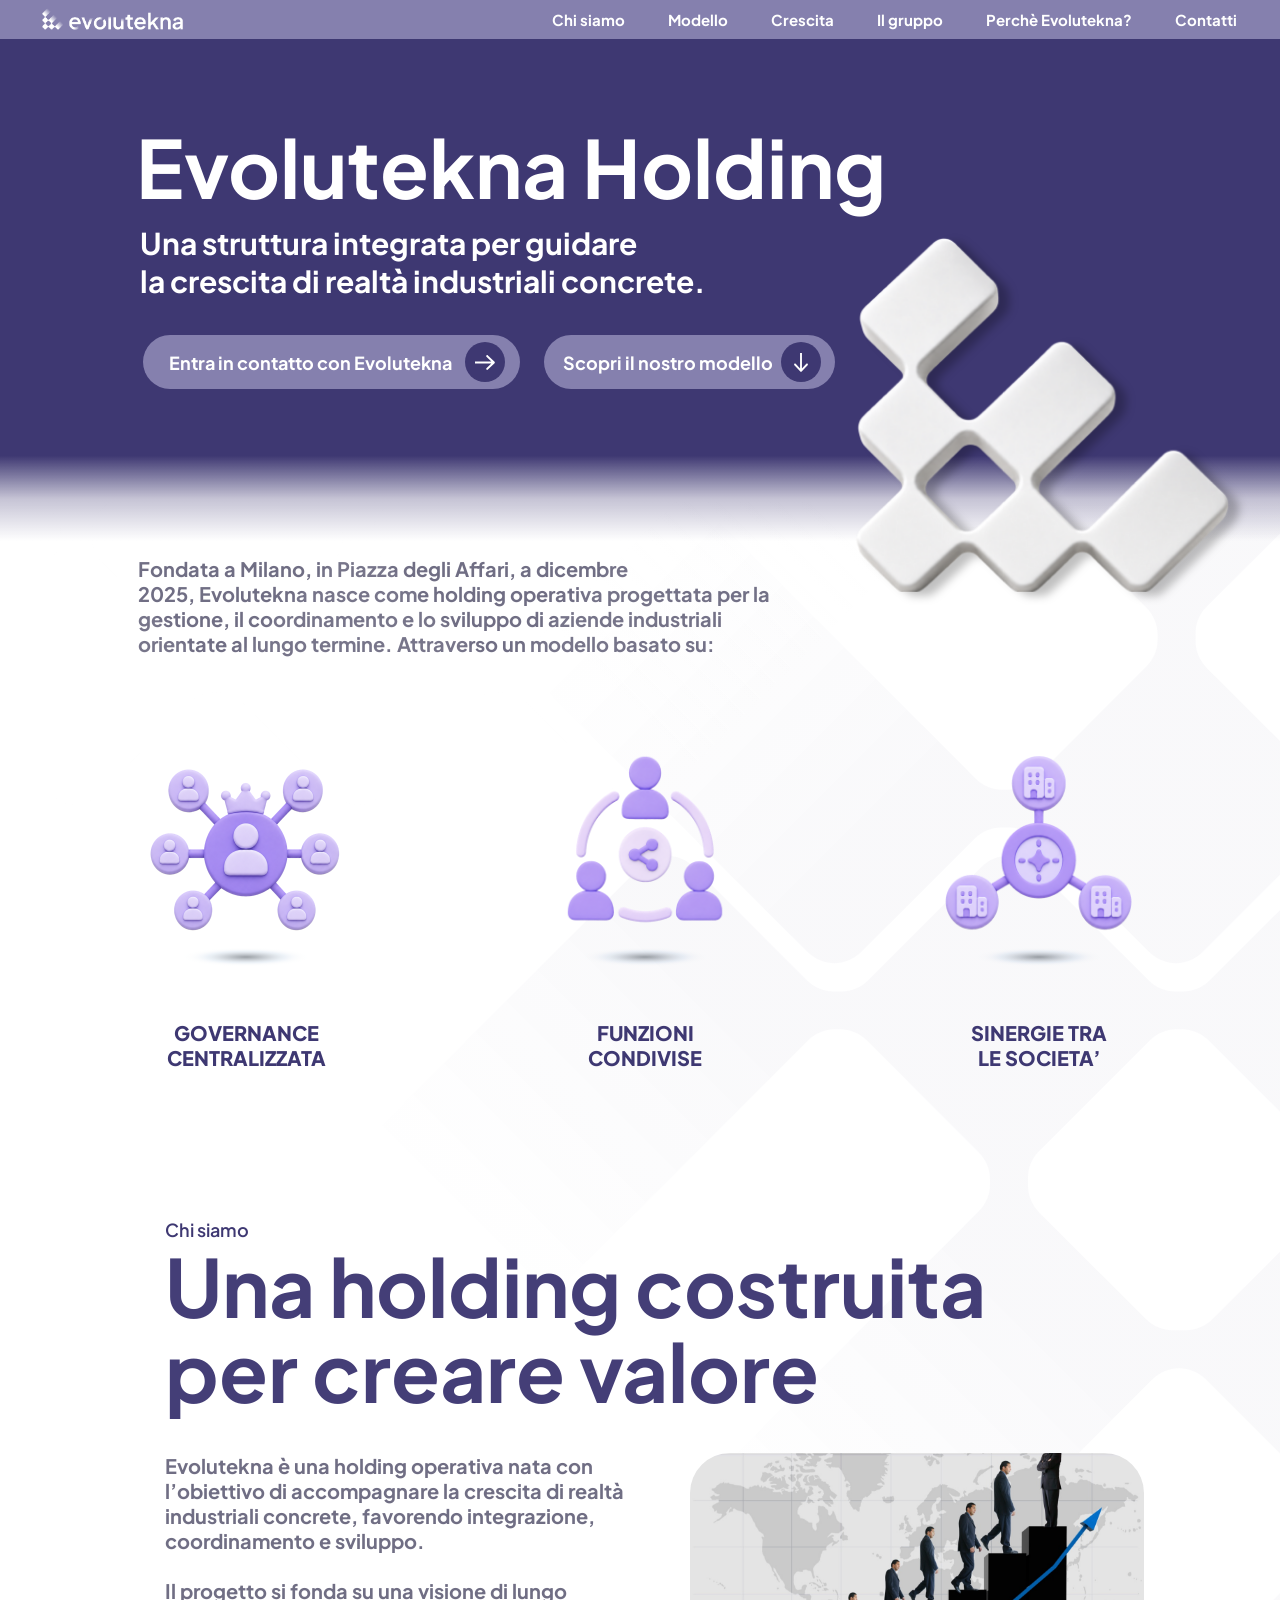
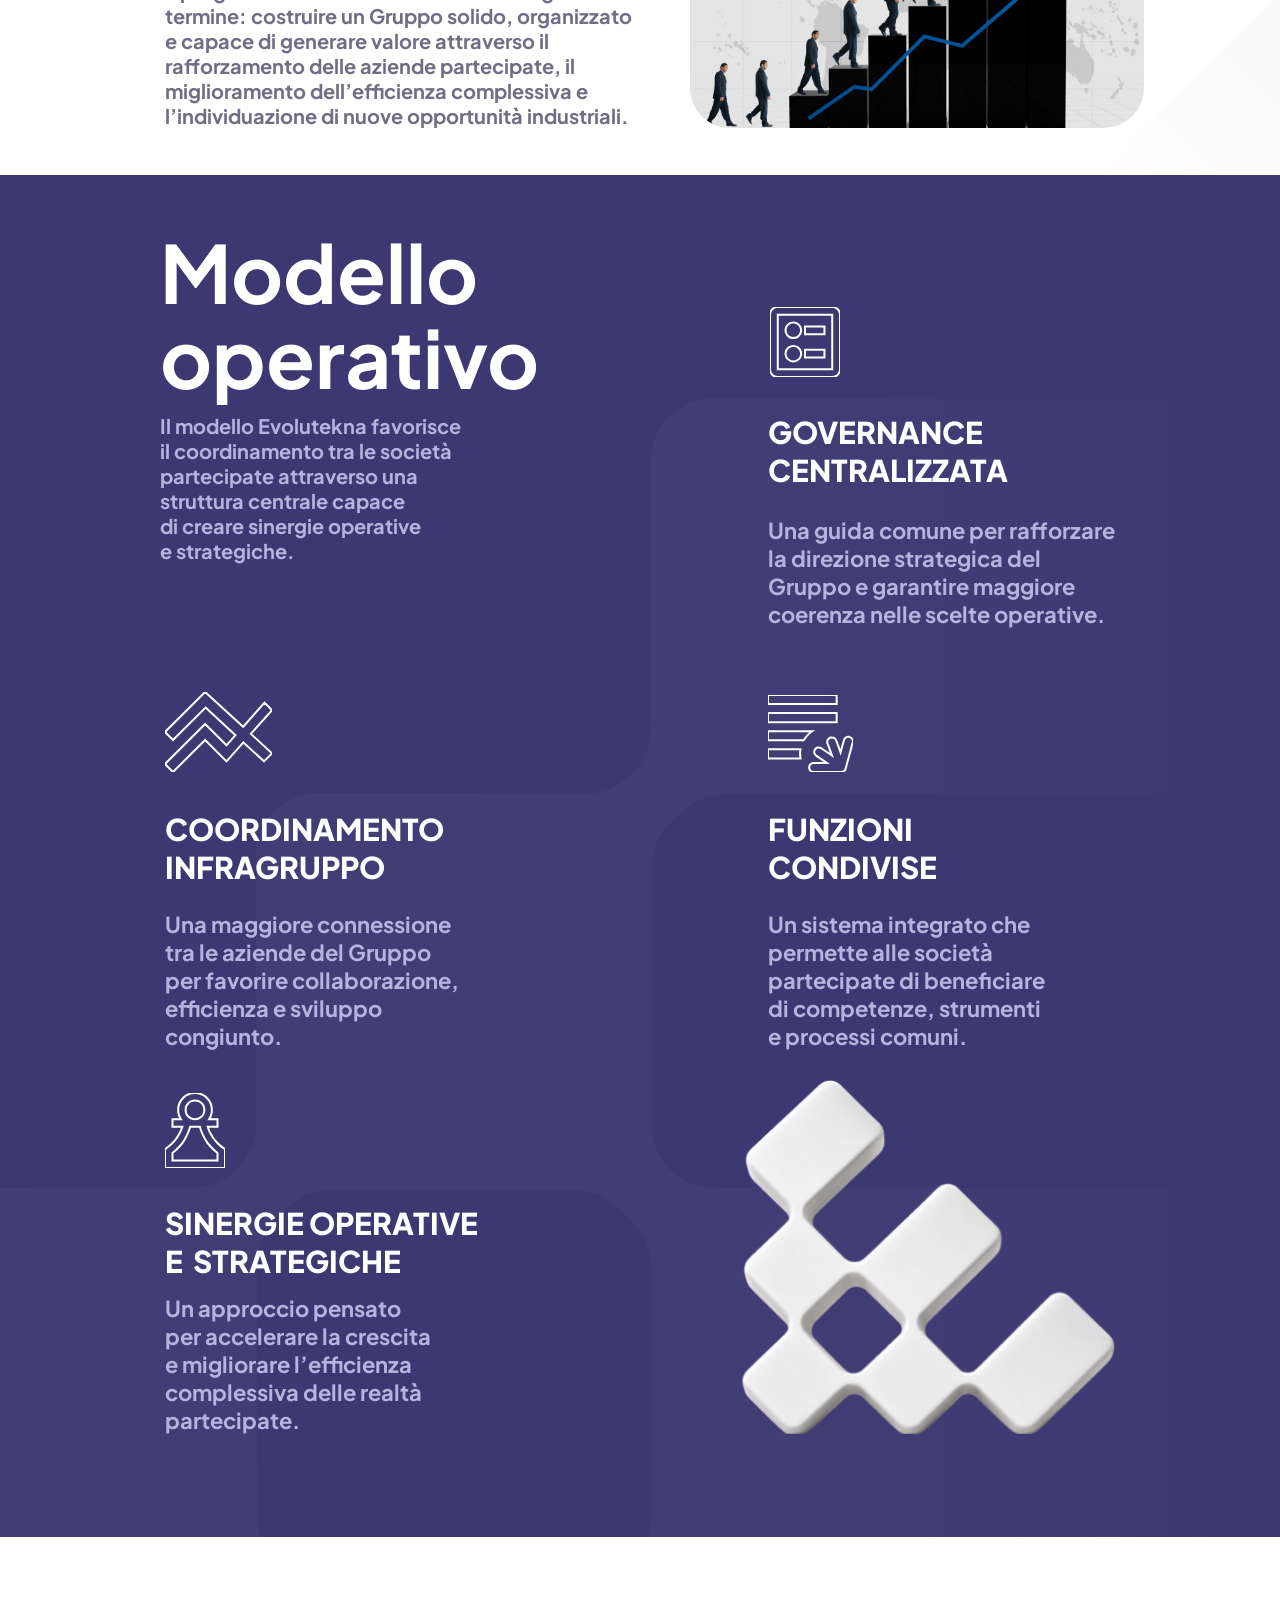
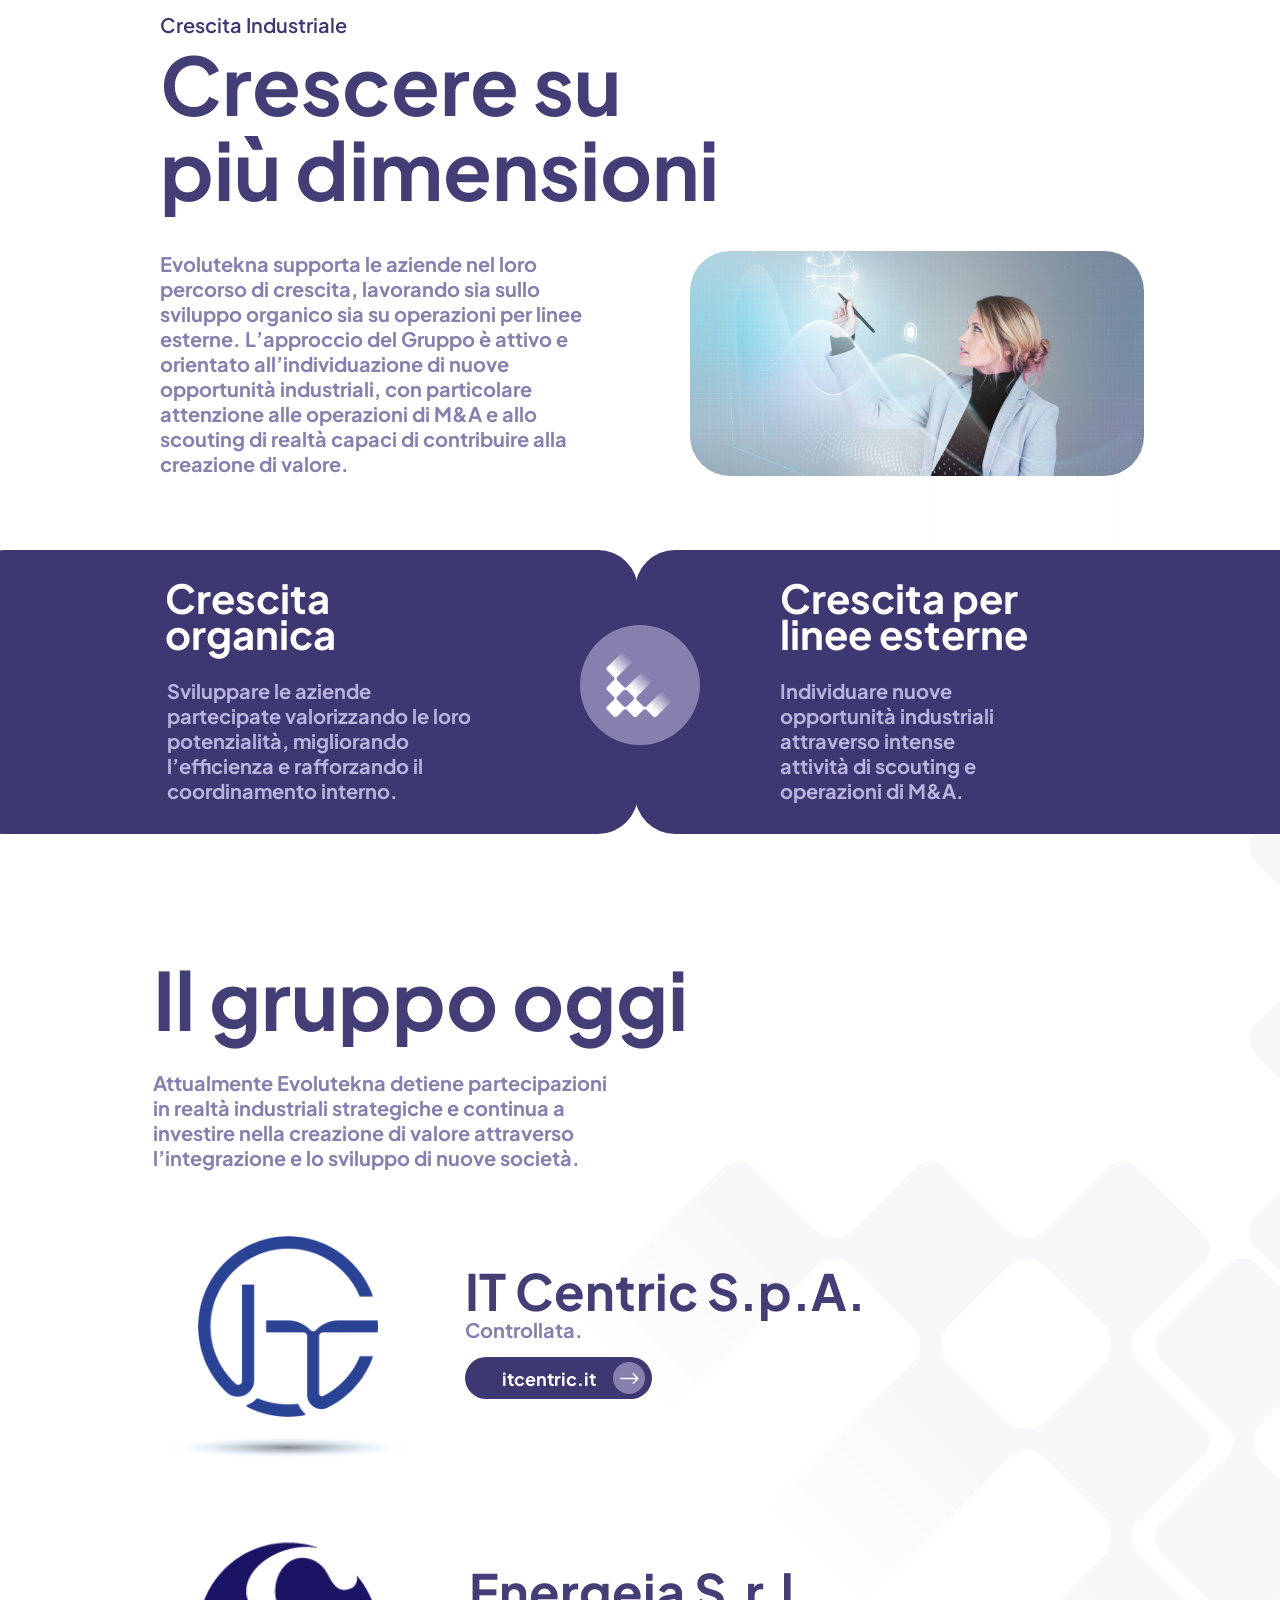
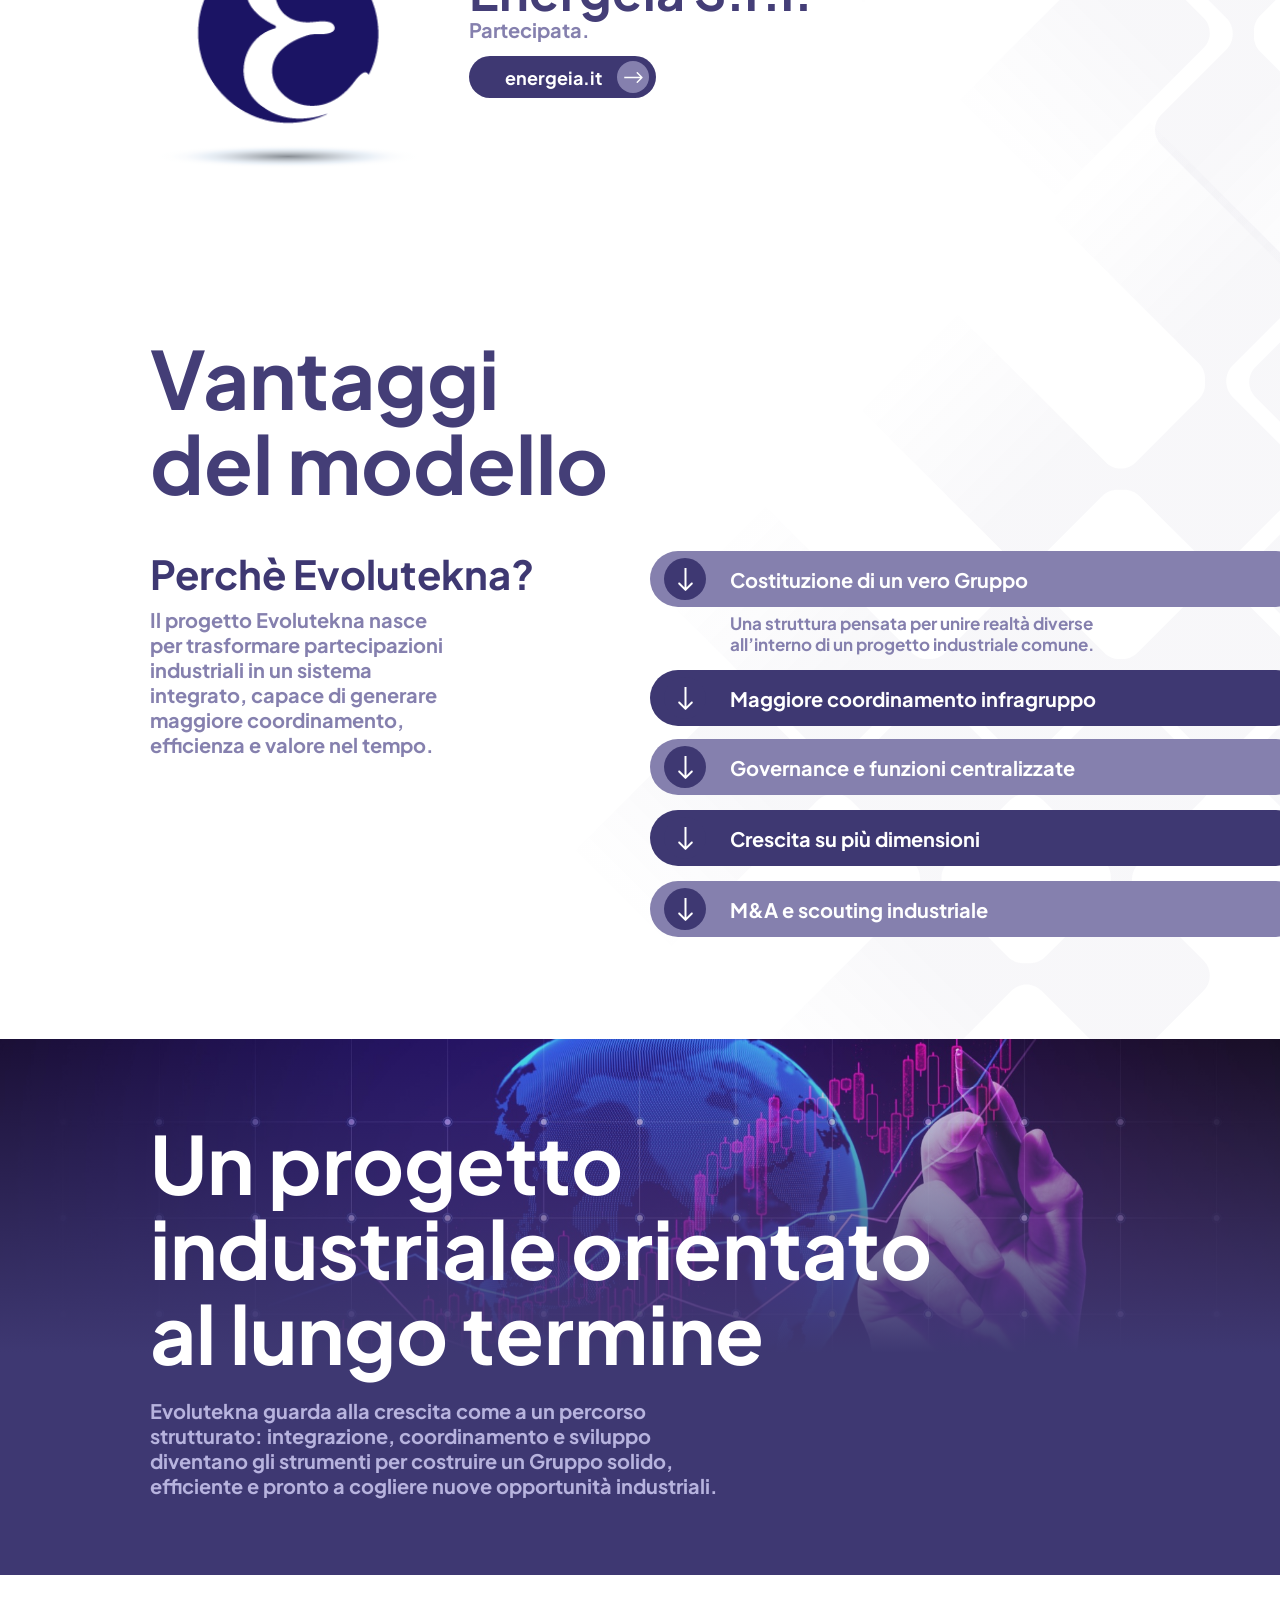
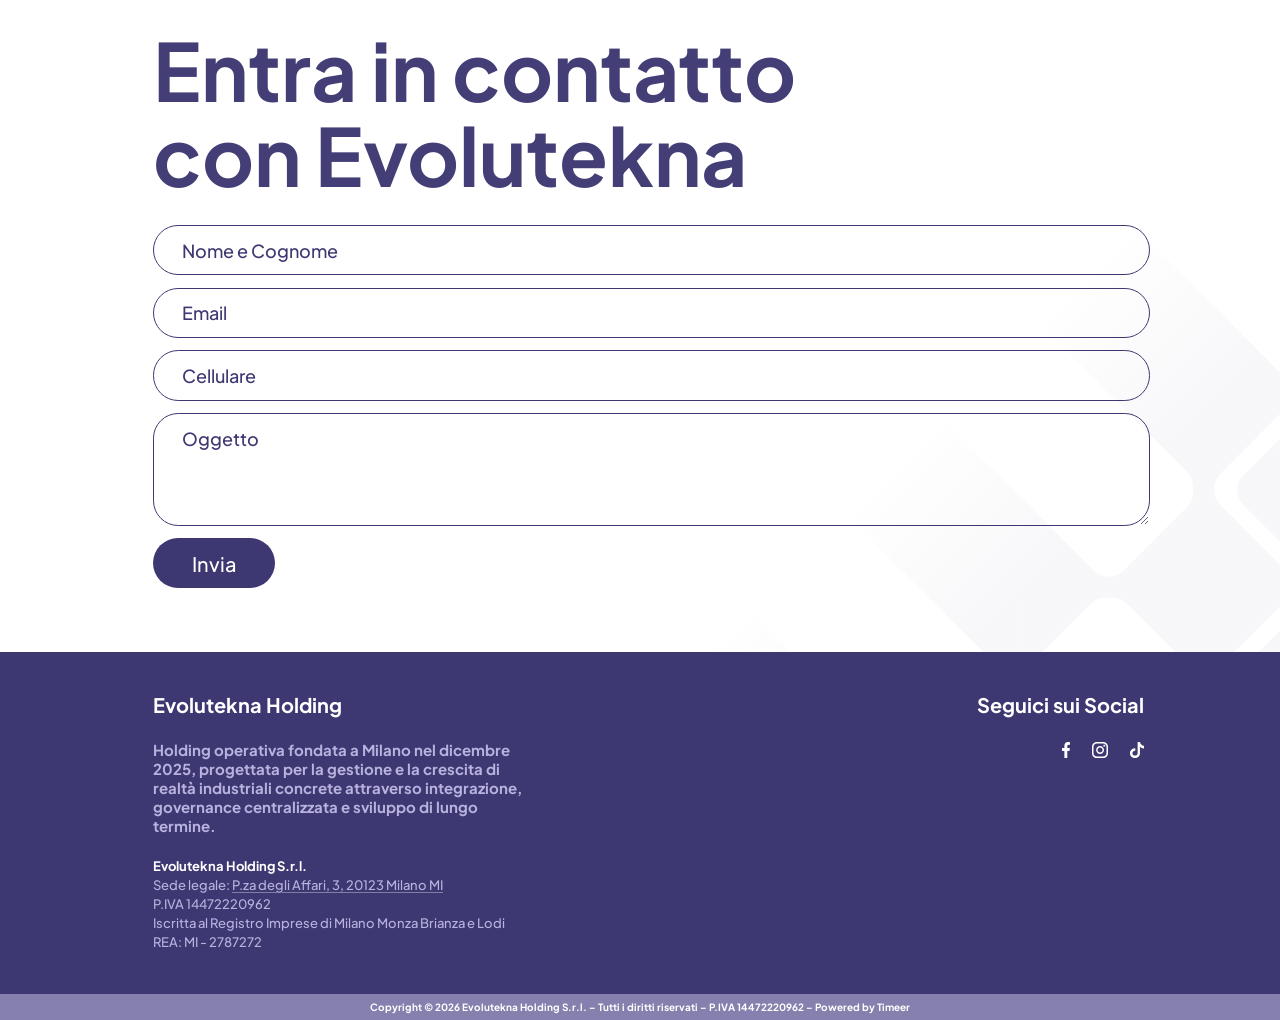
==== commit 11e7c034: "Add files via upload" ====
--- a/index.html
+++ b/index.html
@@ -8,7 +8,7 @@
 <link rel="preconnect" href="https://fonts.googleapis.com">
 <link rel="preconnect" href="https://fonts.gstatic.com" crossorigin>
 <link href="https://fonts.googleapis.com/css2?family=Plus+Jakarta+Sans:wght@200..800&display=swap" rel="stylesheet">
-<link rel="stylesheet" href="styles.css?v=13">
+<link rel="stylesheet" href="styles.css?v=15">
 </head>
 <body id="top">
 
@@ -35,7 +35,7 @@
 
   <!-- ============================= HERO ============================= -->
   <section class="hero">
-    <img class="hero__shape" data-float="10" src="assets/shape3d.png" width="542" height="361" alt="">
+    <img class="hero__shape" data-float="22" src="assets/shape3d.png" width="542" height="361" alt="">
 
     <div class="hero__in">
       <h1 class="hero__title">Evolutekna Holding</h1>
@@ -65,17 +65,17 @@
 
       <ul class="pillars">
         <li class="pillar">
-          <img class="pillar__img" data-float="7" src="assets/icon-governance.png" width="240" height="240" alt="">
+          <img class="pillar__img" data-float="14" src="assets/icon-governance.png" width="240" height="240" alt="">
           <span class="pillar__shadow"></span>
           <h3 class="pillar__t">GOVERNANCE <br>CENTRALIZZATA</h3>
         </li>
         <li class="pillar">
-          <img class="pillar__img pillar__img--s2" data-float="10" src="assets/icon-funzioni.png" width="226" height="226" alt="">
+          <img class="pillar__img pillar__img--s2" data-float="20" src="assets/icon-funzioni.png" width="226" height="226" alt="">
           <span class="pillar__shadow"></span>
           <h3 class="pillar__t">FUNZIONI <br>CONDIVISE</h3>
         </li>
         <li class="pillar">
-          <img class="pillar__img pillar__img--s3" data-float="7" src="assets/icon-sinergie.png" width="230" height="230" alt="">
+          <img class="pillar__img pillar__img--s3" data-float="14" src="assets/icon-sinergie.png" width="230" height="230" alt="">
           <span class="pillar__shadow"></span>
           <h3 class="pillar__t">SINERGIE TRA <br>LE SOCIETA&rsquo;</h3>
         </li>
@@ -138,7 +138,7 @@
           <p class="feat__d">Un sistema integrato che <br>permette alle società <br>partecipate di beneficiare <br>di competenze, strumenti <br>e processi comuni.</p>
         </article>
 
-        <img class="model__shape" data-float="8" src="assets/shape3d.png" width="542" height="361" alt="">
+        <img class="model__shape" data-float="18" src="assets/shape3d.png" width="542" height="361" alt="">
       </div>
     </div>
   </section>
@@ -299,6 +299,15 @@
       <div class="foot__col">
         <h3 class="foot__t">Evolutekna Holding</h3>
         <p class="foot__d">Holding operativa fondata a Milano nel dicembre <br>2025, progettata per la gestione e la crescita di <br>realtà industriali concrete attraverso integrazione, <br>governance centralizzata e sviluppo di lungo termine.</p>
+
+        <address class="foot__legalinfo">
+          <strong>Evolutekna Holding S.r.l.</strong>
+          Sede legale:
+          <a href="https://www.google.com/maps/search/?api=1&amp;query=P.za+degli+Affari,+3,+20123+Milano+MI" target="_blank" rel="noopener">P.za degli Affari, 3, 20123 Milano MI</a><br>
+          P.IVA 14472220962<br>
+          Iscritta al Registro Imprese di Milano Monza Brianza e Lodi<br>
+          REA: MI - 2787272
+        </address>
       </div>
       <div class="foot__col foot__col--social">
         <h3 class="foot__t">Seguici sui Social</h3>
@@ -309,7 +318,7 @@
         </div>
       </div>
     </div>
-    <p class="foot__legal">Copyright © 2026 - Partita IVA 0000000000 - Via lorem ipsum, 00 - 00000 – Lorem (IP) Ipsum - Powered by Timeer</p>
+    <p class="foot__legal">Copyright © 2026 Evolutekna Holding S.r.l. – Tutti i diritti riservati – P.IVA 14472220962 – Powered by Timeer</p>
   </footer>
 
 </div>
@@ -347,18 +356,20 @@
   // lieve movimento degli elementi decorativi al muoversi del cursore
   var floats = document.querySelectorAll('[data-float]');
   var reduced = window.matchMedia('(prefers-reduced-motion: reduce)').matches;
-  if (floats.length && !reduced && window.matchMedia('(hover: hover)').matches) {
+  // nessun filtro sul tipo di puntatore: sui dispositivi touch l'evento non arriva e basta
+  if (floats.length && !reduced) {
     var last = 0;
-    window.addEventListener('mousemove', function (e) {
-      var now = e.timeStamp || Date.now();
+    document.addEventListener('mousemove', function (e) {
+      var now = Date.now();
       if (now - last < 16) return;          // al massimo ~60 aggiornamenti al secondo
       last = now;
       var mx = (e.clientX / window.innerWidth) * 2 - 1;
       var my = (e.clientY / window.innerHeight) * 2 - 1;
       for (var i = 0; i < floats.length; i++) {
         var el = floats[i];
-        var d = parseFloat(el.getAttribute('data-float')) || 6;
-        el.style.transform = 'translate3d(' + (mx * d).toFixed(2) + 'px,' + (my * d * 0.6).toFixed(2) + 'px,0)';
+        var d = parseFloat(el.getAttribute('data-float')) || 10;
+        el.style.setProperty('--fx', (mx * d).toFixed(2) + 'px');
+        el.style.setProperty('--fy', (my * d * 0.6).toFixed(2) + 'px');
       }
     }, { passive: true });
   }
--- a/styles.css
+++ b/styles.css
@@ -93,7 +93,13 @@
 .pillars{display:flex;justify-content:space-between;margin-top:73px;padding:0 126px}
 .pillar{position:relative;display:flex;flex-direction:column;align-items:center}
 .pillar__img{height:240px;width:240px}
-[data-float]{transition:transform .5s cubic-bezier(.22,.7,.3,1);will-change:transform}
+/* parallasse: le variabili le scrive il JS, così l'effetto hover si somma senza conflitti */
+[data-float]{--fx:0px;--fy:0px;--fs:1;
+  transform:translate3d(var(--fx),var(--fy),0) scale(var(--fs));
+  transition:transform .45s cubic-bezier(.22,.7,.3,1);will-change:transform}
+.pillar:hover .pillar__img{--fs:1.07}
+.pillar:hover .pillar__shadow{opacity:.28;width:118px}
+.pillar__shadow{transition:opacity .45s ease,width .45s ease}
 .pillar__img--s2{height:226px;width:226px;margin:7px 0}
 .pillar__img--s3{height:230px;width:230px;margin:5px 0}
 .pillar__shadow{position:absolute;top:218px;left:50%;transform:translateX(-50%);width:132px;height:20px;opacity:.42;
@@ -232,6 +238,11 @@
 .foot__in{display:flex;justify-content:space-between;max-width:1280px;margin:0 auto;padding:40px 136px 0 153px}
 .foot__t{font-size:20px;line-height:25px;font-weight:700;color:var(--white)}
 .foot__d{margin-top:23px;width:387px;font-size:15px;line-height:19px;font-weight:700;color:var(--lav)}
+.foot__legalinfo{margin-top:22px;max-width:420px;font-style:normal;
+  font-size:13px;line-height:19px;font-weight:500;color:var(--lav)}
+.foot__legalinfo strong{display:block;font-weight:700;color:var(--white)}
+.foot__legalinfo a{text-decoration:underline;text-underline-offset:2px;text-decoration-color:rgba(255,255,255,.35)}
+.foot__legalinfo a:hover{color:var(--white);text-decoration-color:var(--white)}
 .foot__col--social{text-align:right}
 .foot__social{display:flex;justify-content:flex-end;align-items:center;gap:22px;margin-top:23px;height:19px}
 .foot__social a{display:flex;align-items:center;justify-content:center;height:16px}
@@ -324,6 +335,7 @@
 
   .foot__in{padding:40px 6.5vw 0}
   .foot__d{width:auto;max-width:387px}
+  .foot__legalinfo{max-width:none}
   .display,.contact__t{font-size:64px;line-height:70px}
   .section-head{padding:0 6.5vw}
   .section-head--growth{padding-left:6.5vw}
@@ -468,5 +480,6 @@
   .foot__col--social{text-align:left}
   .foot__social{justify-content:flex-start}
   .foot__legal{margin-top:28px;height:auto;padding:8px 20px;font-size:9px;line-height:13px}
+  .foot__legalinfo{margin-top:18px;font-size:12px;line-height:18px}
   .totop{right:16px;bottom:16px;width:46px;height:46px}
 }
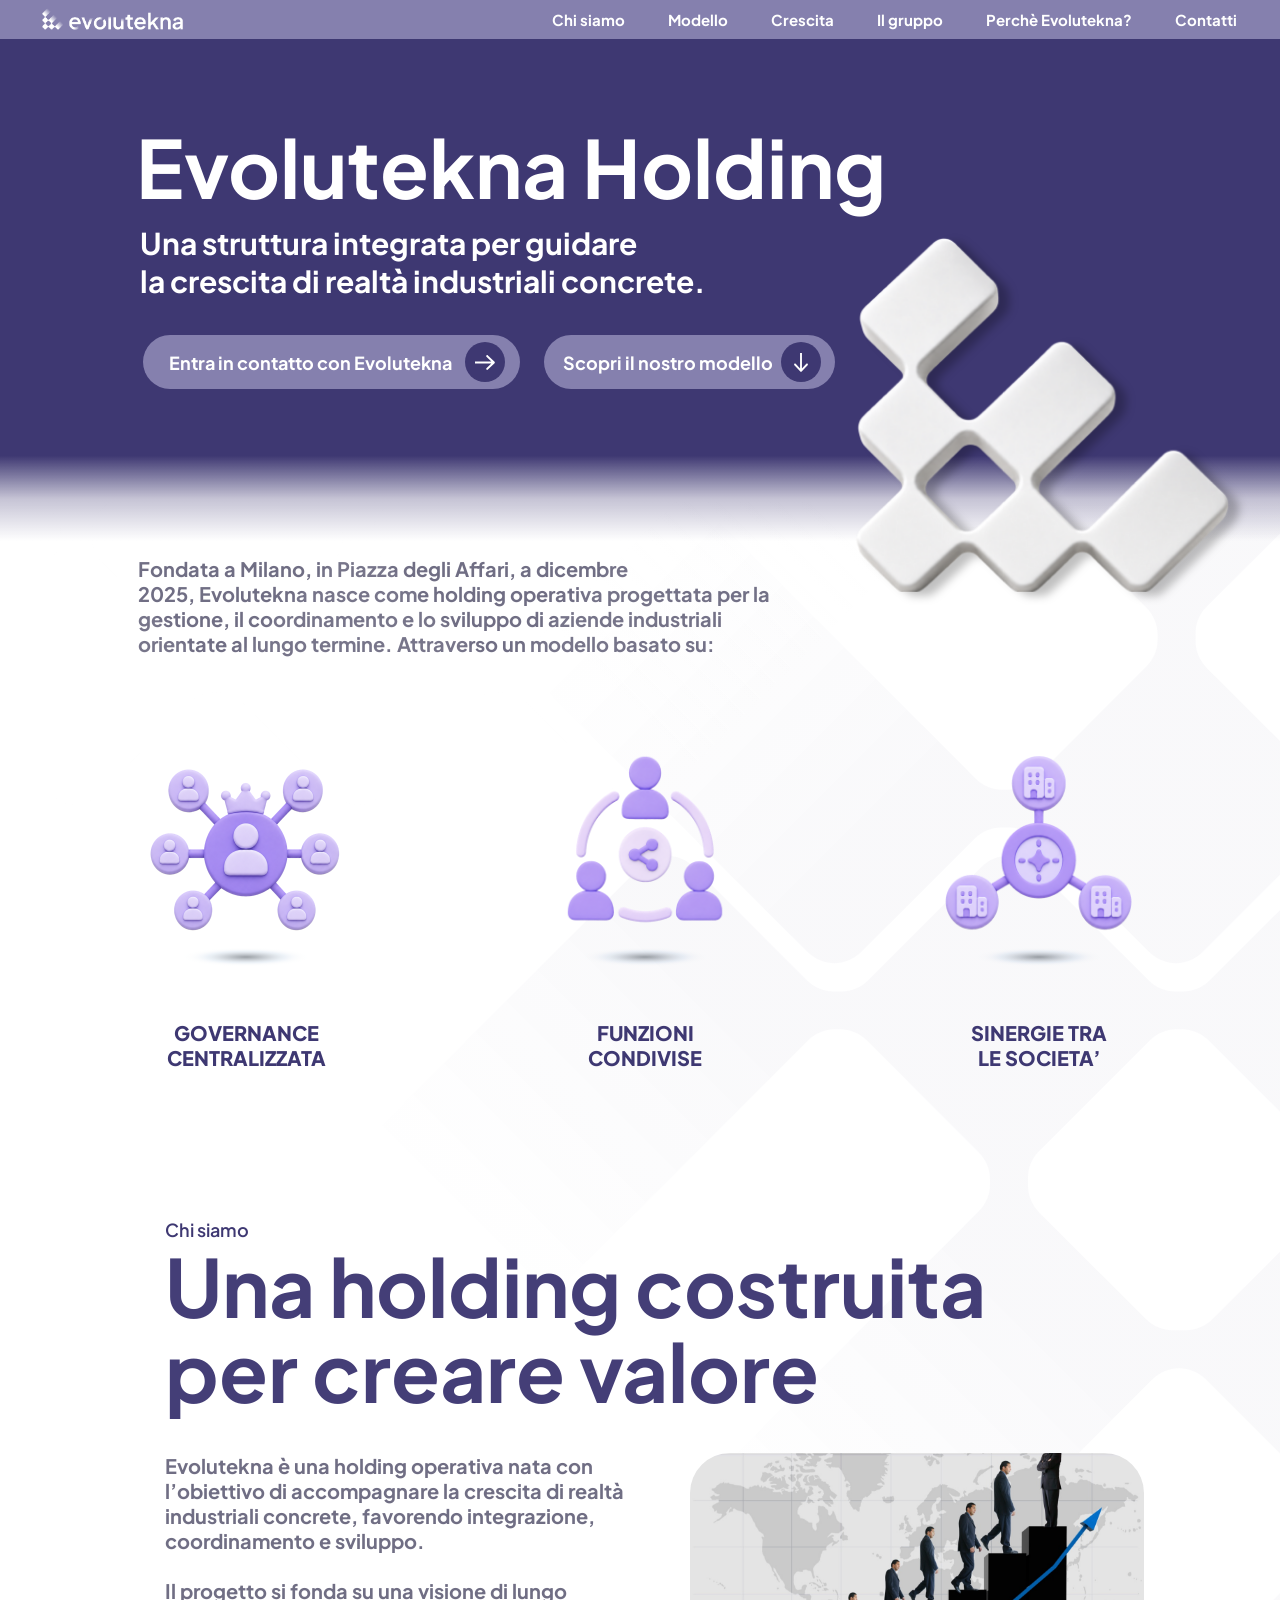
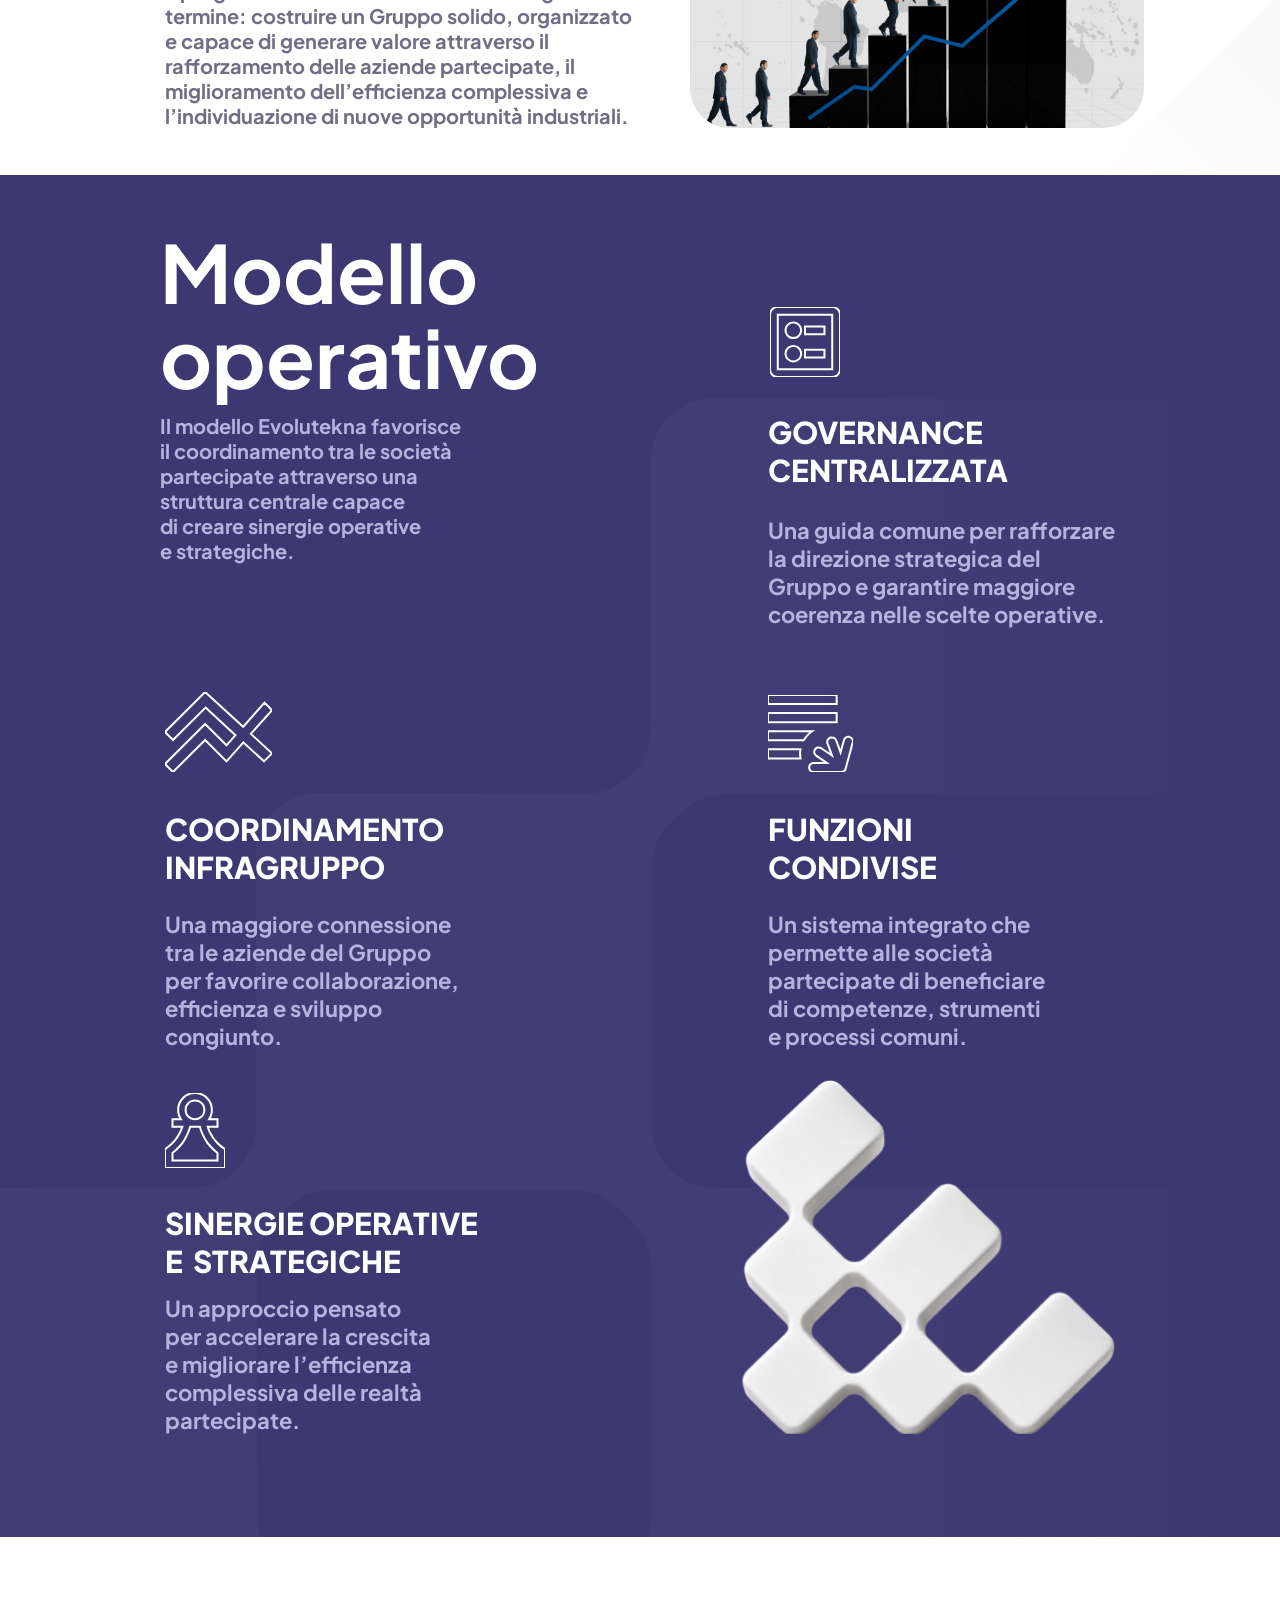
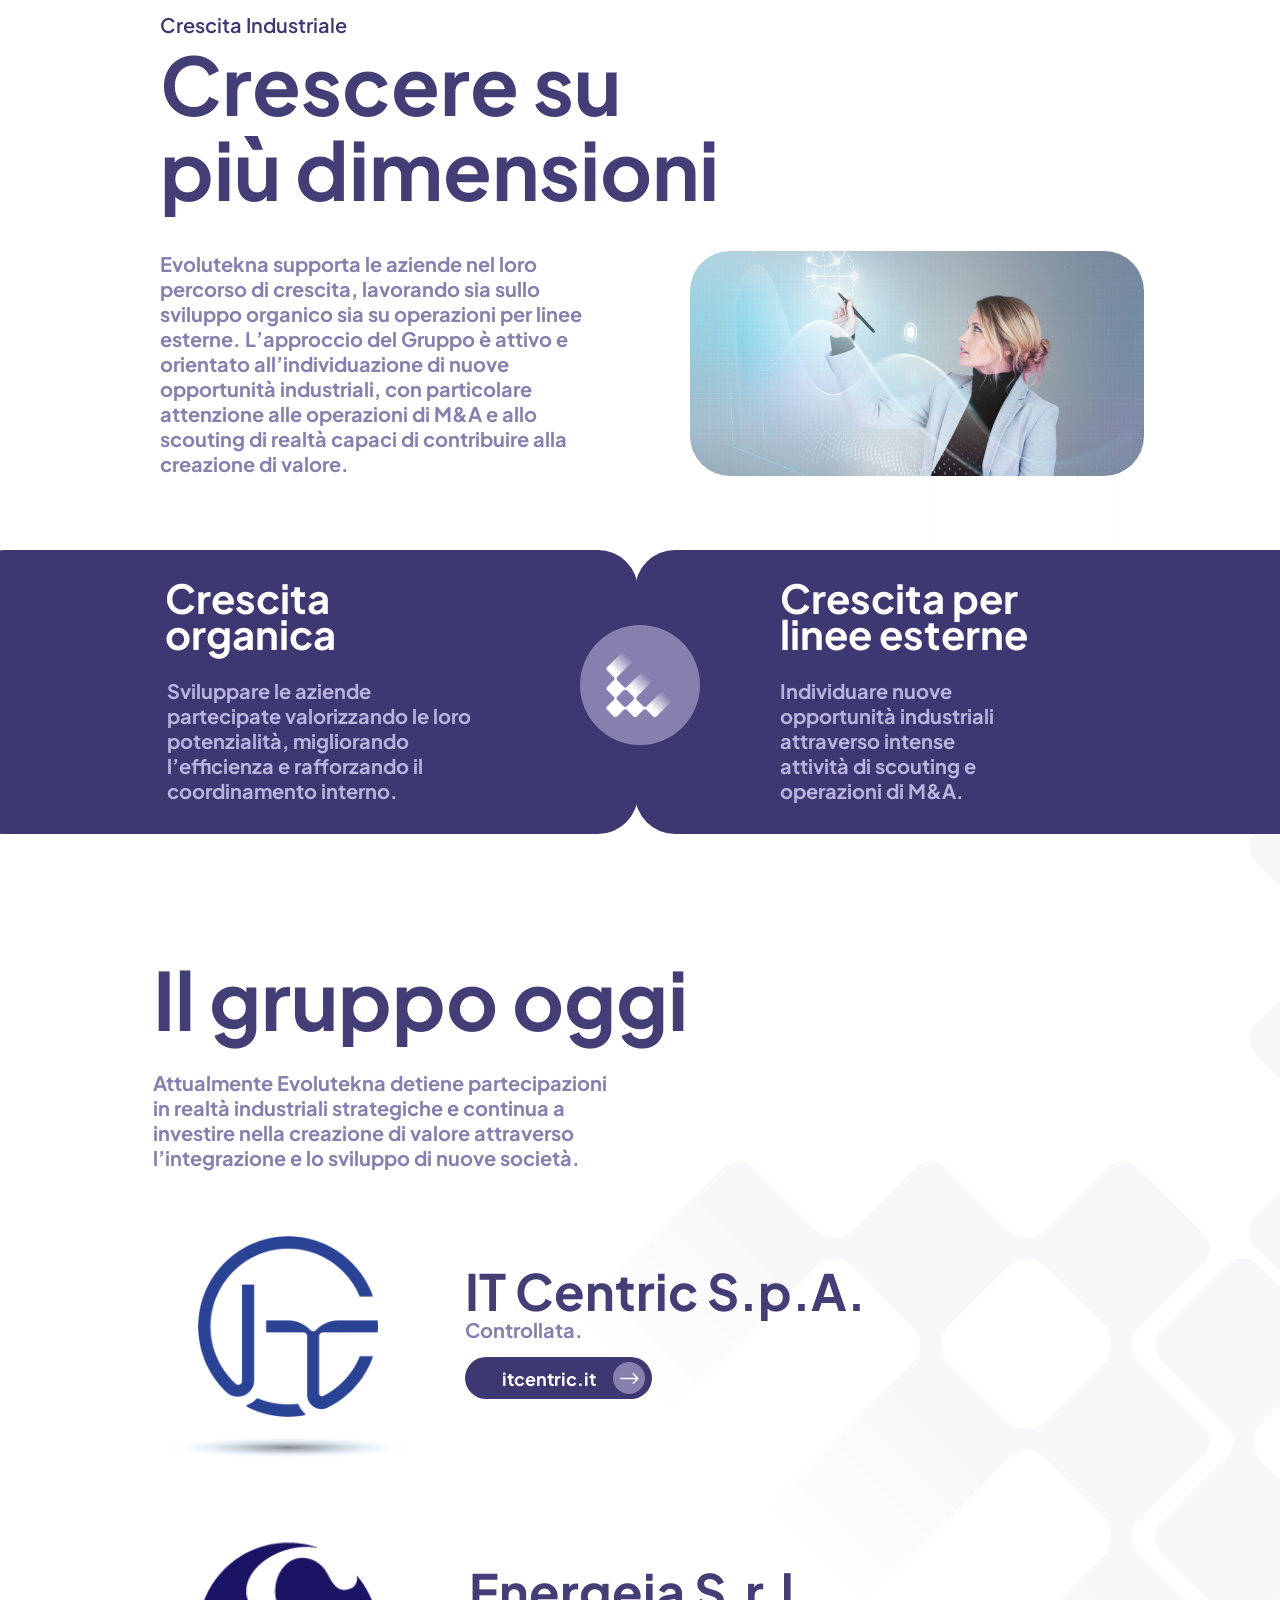
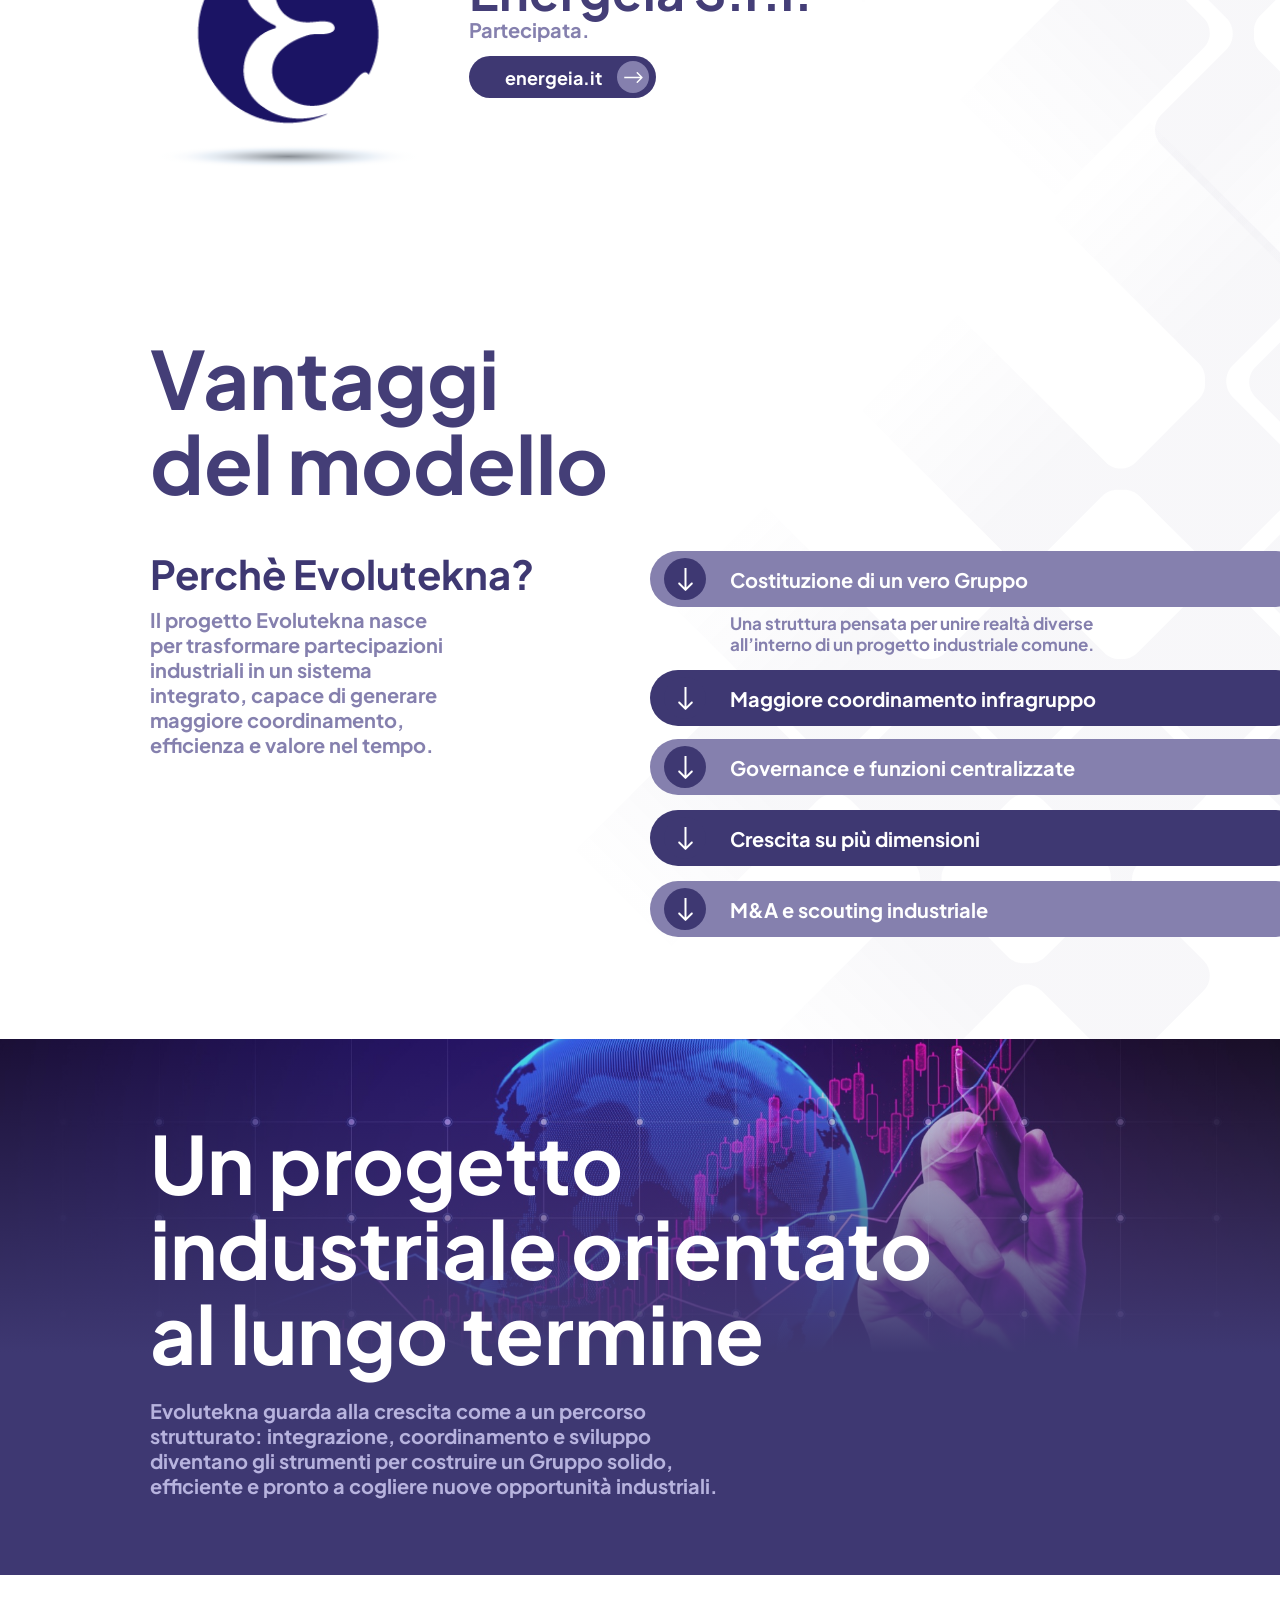
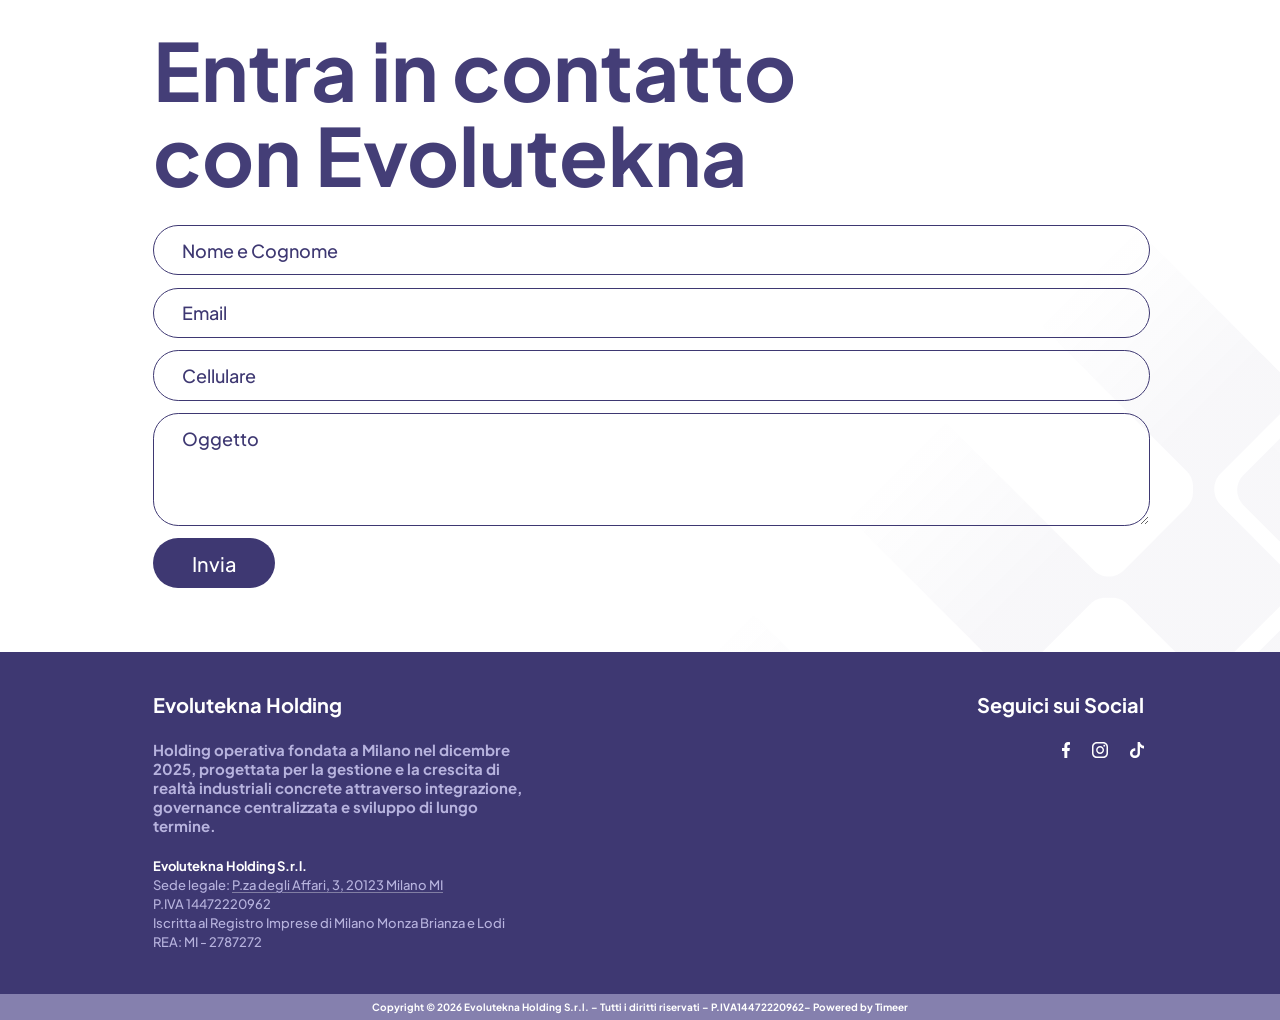
==== commit b58cc815: "Add files via upload" ====
--- a/index.html
+++ b/index.html
@@ -3,12 +3,14 @@
 <head>
 <meta charset="utf-8">
 <meta name="viewport" content="width=device-width, initial-scale=1">
+<meta name="format-detection" content="telephone=no">
+<meta name="format-detection" content="date=no,address=no,email=no">
 <title>Evolutekna Holding</title>
 <meta name="description" content="Evolutekna Holding — una struttura integrata per guidare la crescita di realtà industriali concrete.">
 <link rel="preconnect" href="https://fonts.googleapis.com">
 <link rel="preconnect" href="https://fonts.gstatic.com" crossorigin>
 <link href="https://fonts.googleapis.com/css2?family=Plus+Jakarta+Sans:wght@200..800&display=swap" rel="stylesheet">
-<link rel="stylesheet" href="styles.css?v=15">
+<link rel="stylesheet" href="styles.css?v=16">
 </head>
 <body id="top">
 
@@ -304,9 +306,9 @@
           <strong>Evolutekna Holding S.r.l.</strong>
           Sede legale:
           <a href="https://www.google.com/maps/search/?api=1&amp;query=P.za+degli+Affari,+3,+20123+Milano+MI" target="_blank" rel="noopener">P.za degli Affari, 3, 20123 Milano MI</a><br>
-          P.IVA 14472220962<br>
+          P.IVA <span class="nodetect">144722<span></span>20962</span><br>
           Iscritta al Registro Imprese di Milano Monza Brianza e Lodi<br>
-          REA: MI - 2787272
+          REA: MI - <span class="nodetect">2787<span></span>272</span>
         </address>
       </div>
       <div class="foot__col foot__col--social">
@@ -318,7 +320,7 @@
         </div>
       </div>
     </div>
-    <p class="foot__legal">Copyright © 2026 Evolutekna Holding S.r.l. – Tutti i diritti riservati – P.IVA 14472220962 – Powered by Timeer</p>
+    <p class="foot__legal">Copyright © 2026 Evolutekna Holding S.r.l. – Tutti i diritti riservati – P.IVA <span class="nodetect">144722<span></span>20962</span> – Powered by Timeer</p>
   </footer>
 
 </div>
--- a/styles.css
+++ b/styles.css
@@ -241,6 +241,8 @@
 .foot__legalinfo{margin-top:22px;max-width:420px;font-style:normal;
   font-size:13px;line-height:19px;font-weight:500;color:var(--lav)}
 .foot__legalinfo strong{display:block;font-weight:700;color:var(--white)}
+.nodetect{white-space:nowrap}
+.nodetect span{display:inline}
 .foot__legalinfo a{text-decoration:underline;text-underline-offset:2px;text-decoration-color:rgba(255,255,255,.35)}
 .foot__legalinfo a:hover{color:var(--white);text-decoration-color:var(--white)}
 .foot__col--social{text-align:right}
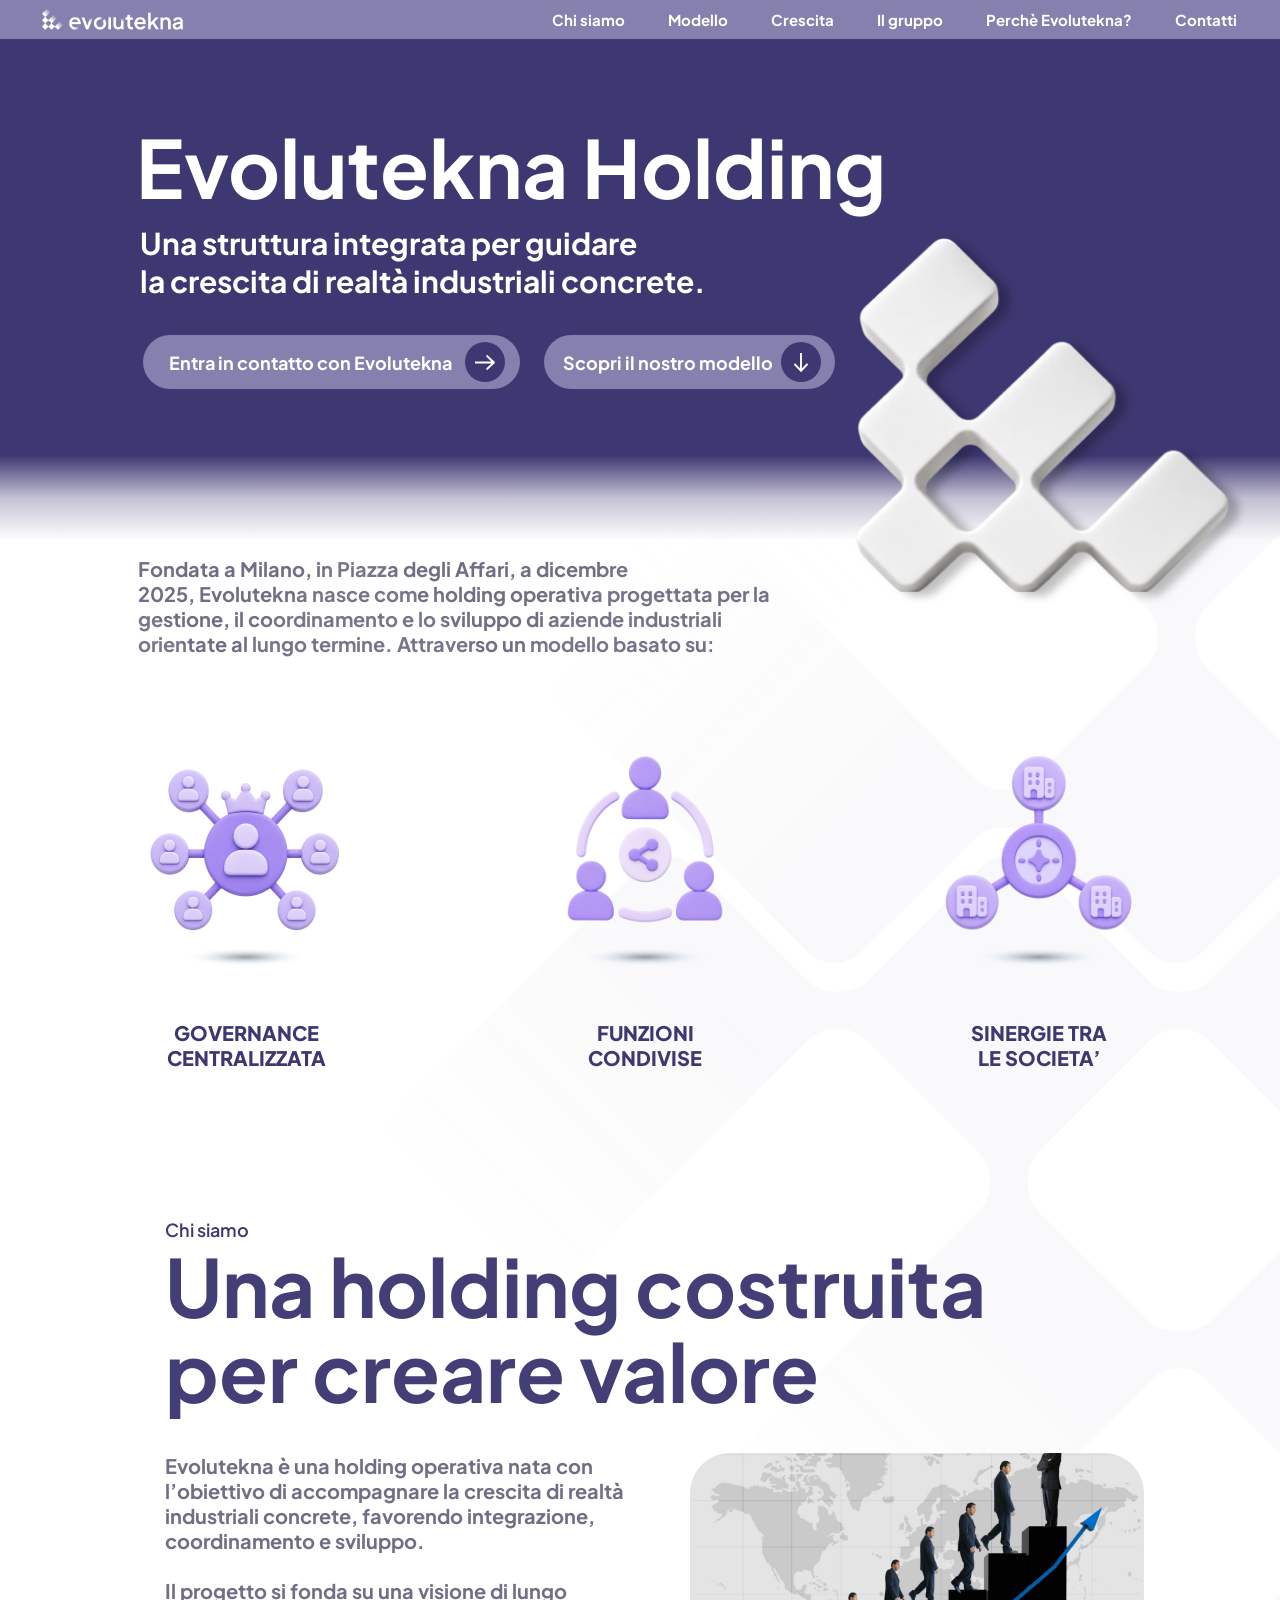
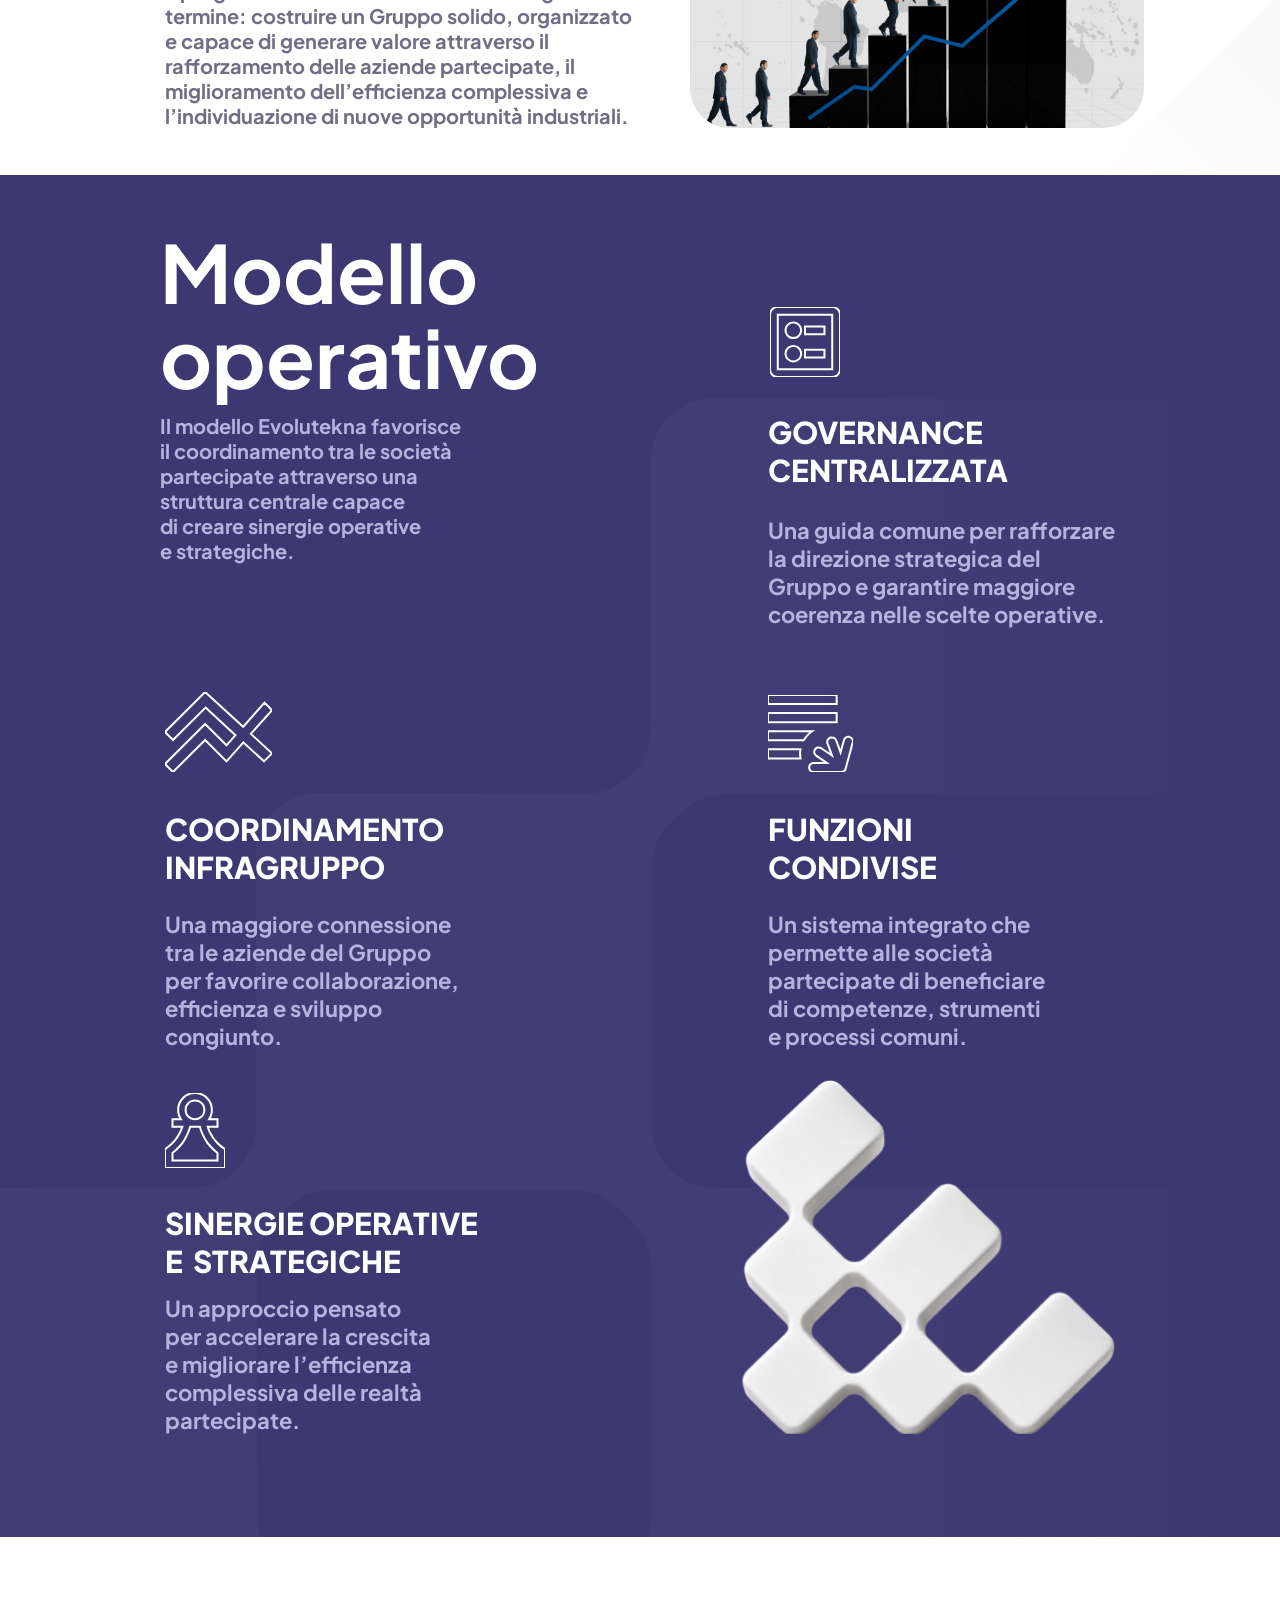
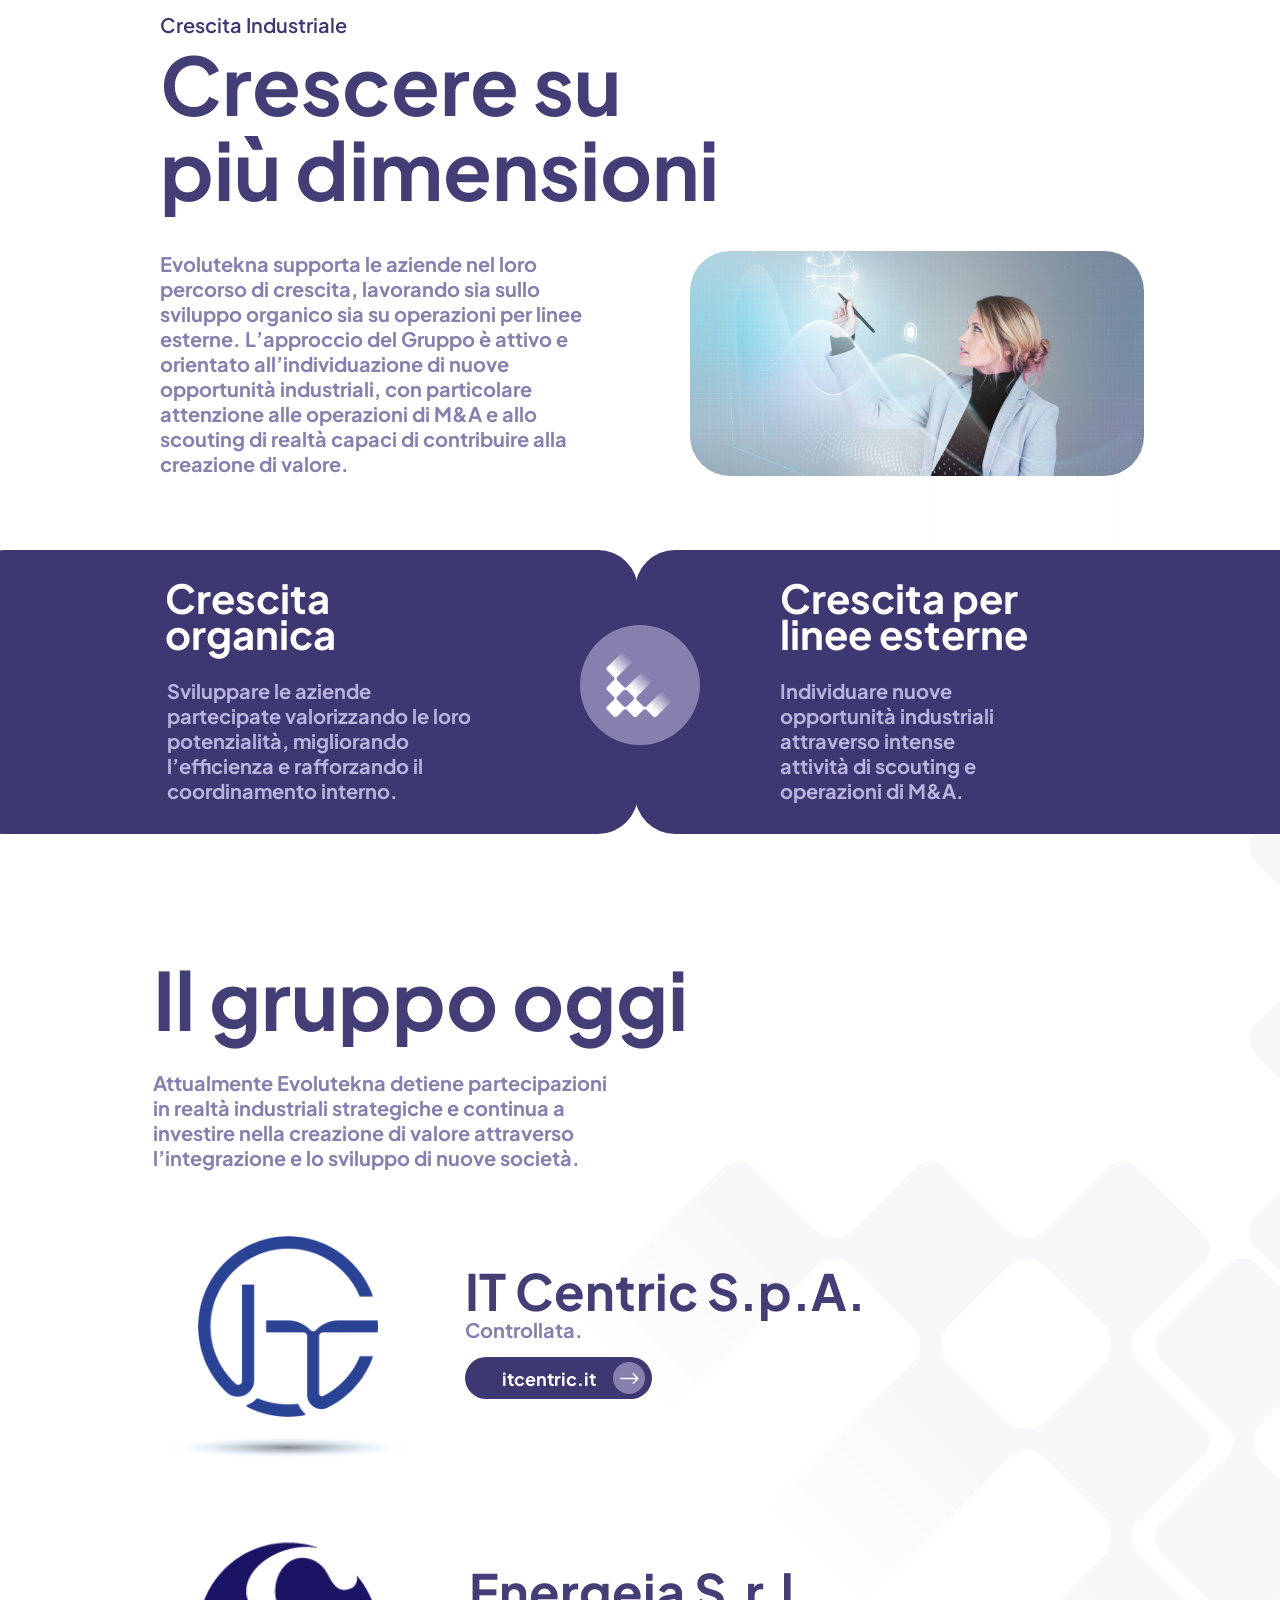
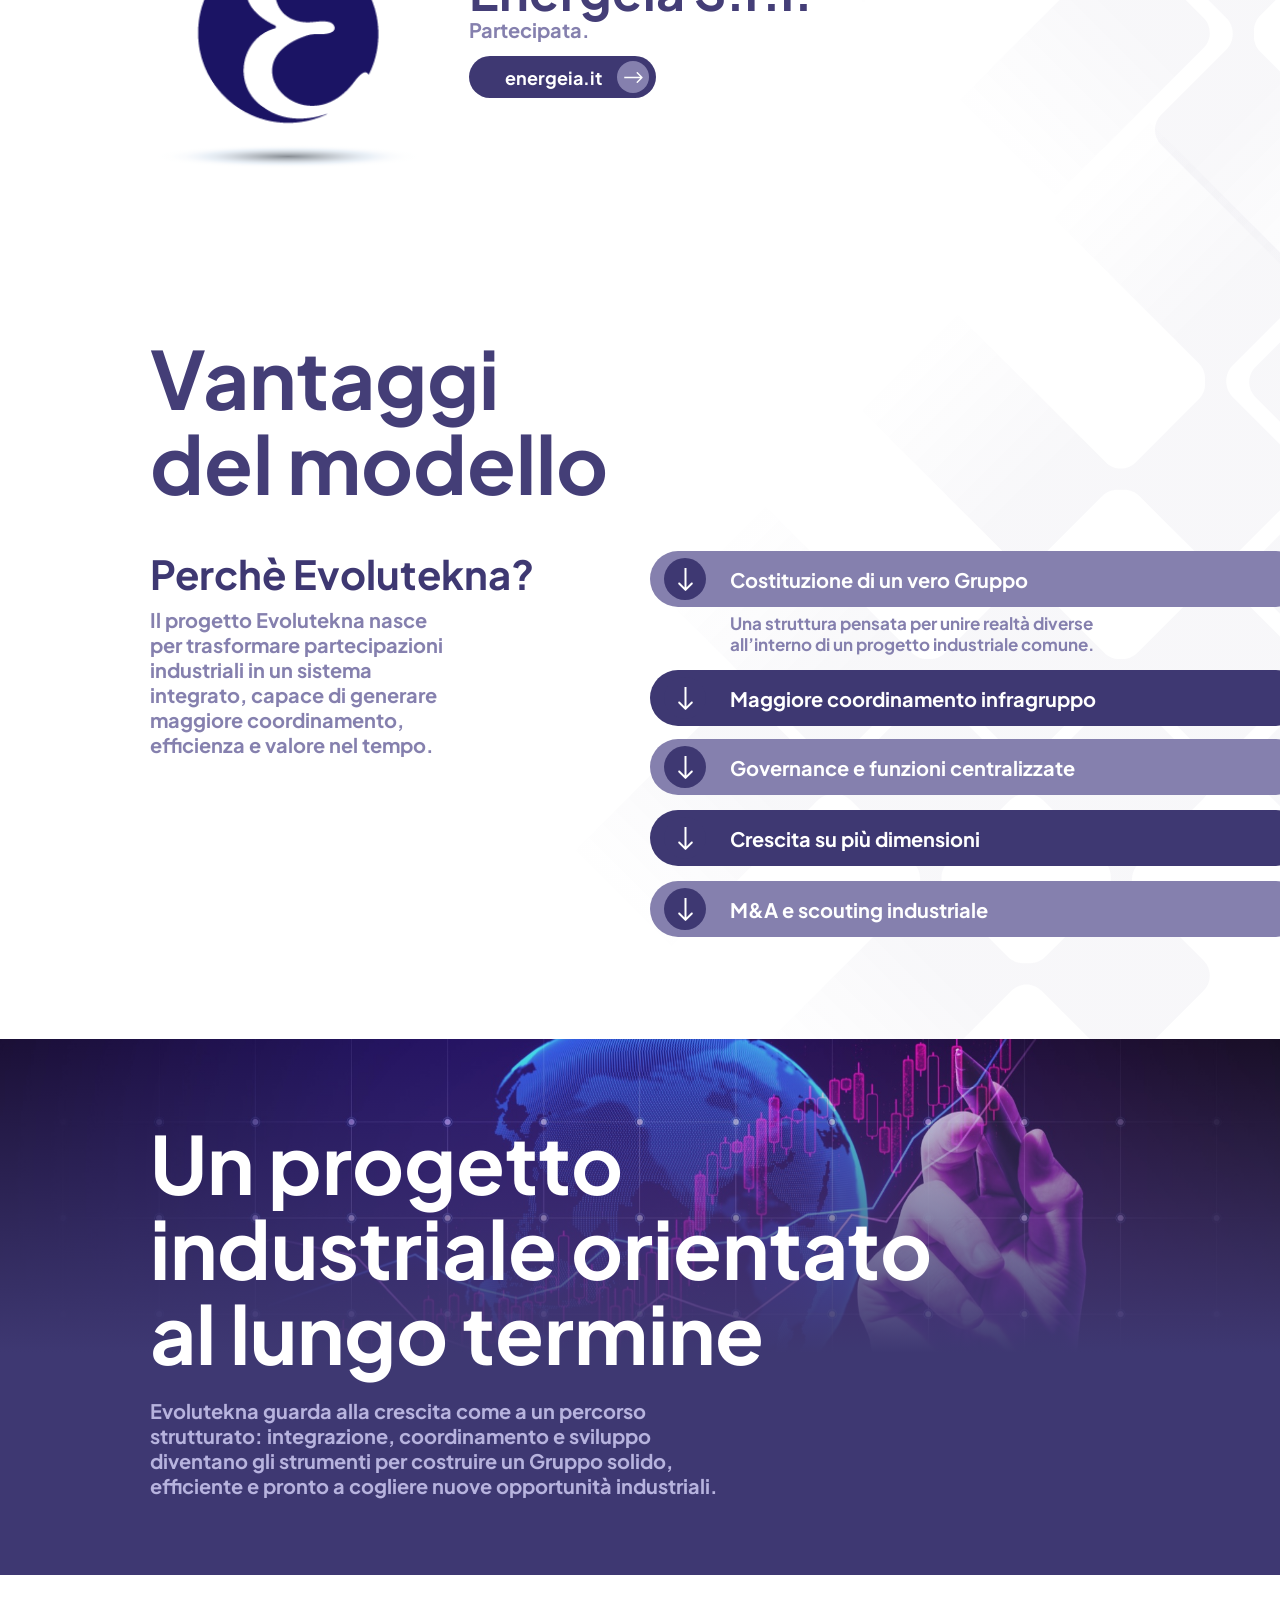
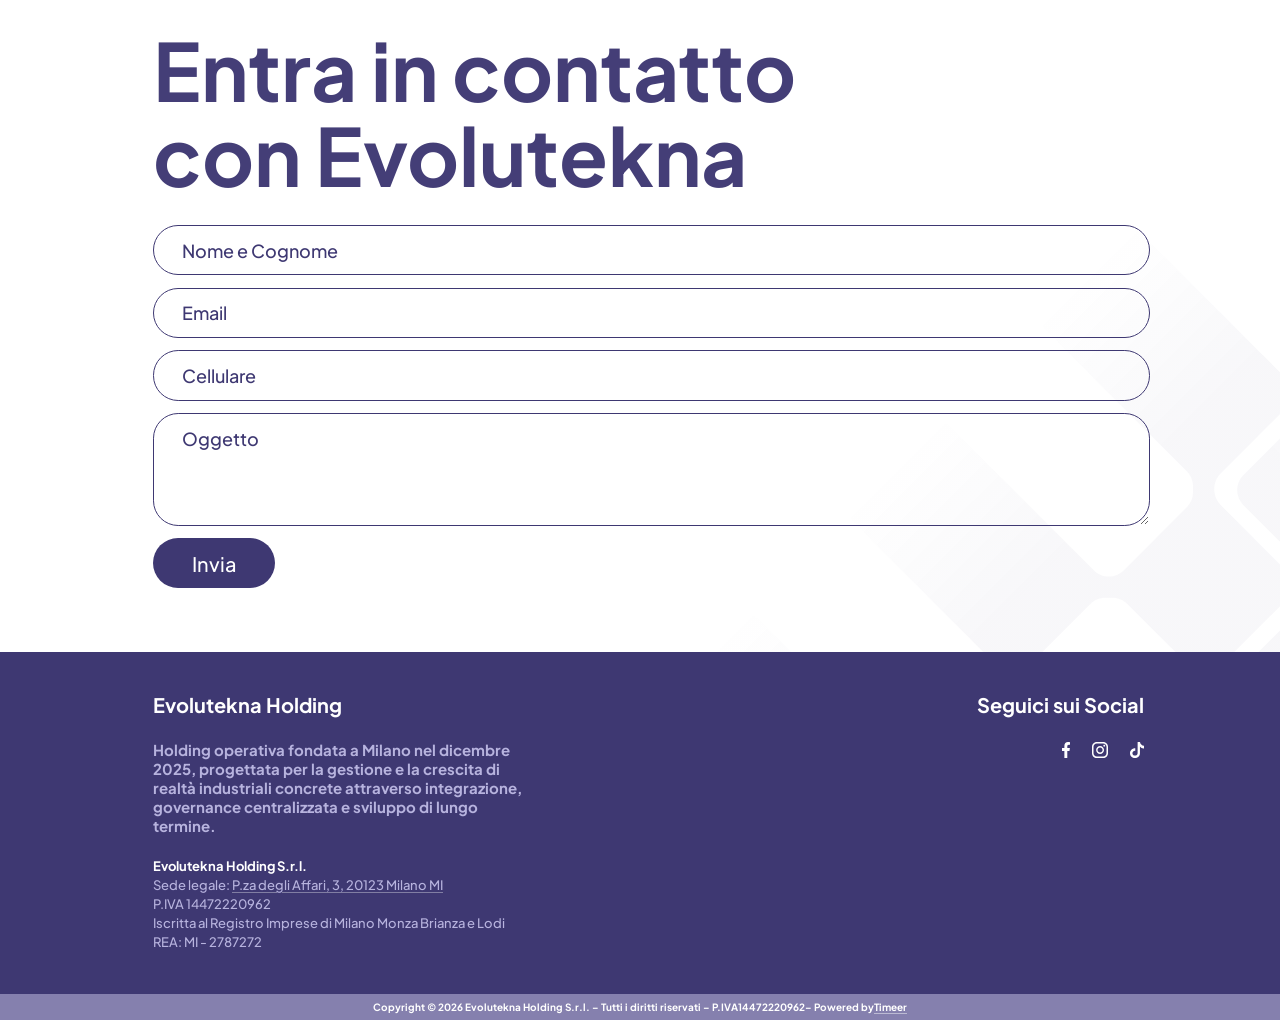
==== commit d3f807c1: "Add files via upload" ====
--- a/index.html
+++ b/index.html
@@ -10,7 +10,7 @@
 <link rel="preconnect" href="https://fonts.googleapis.com">
 <link rel="preconnect" href="https://fonts.gstatic.com" crossorigin>
 <link href="https://fonts.googleapis.com/css2?family=Plus+Jakarta+Sans:wght@200..800&display=swap" rel="stylesheet">
-<link rel="stylesheet" href="styles.css?v=16">
+<link rel="stylesheet" href="styles.css?v=17">
 </head>
 <body id="top">
 
@@ -320,7 +320,7 @@
         </div>
       </div>
     </div>
-    <p class="foot__legal">Copyright © 2026 Evolutekna Holding S.r.l. – Tutti i diritti riservati – P.IVA <span class="nodetect">144722<span></span>20962</span> – Powered by Timeer</p>
+    <p class="foot__legal">Copyright © 2026 Evolutekna Holding S.r.l. – Tutti i diritti riservati – P.IVA <span class="nodetect">144722<span></span>20962</span> – Powered by <a class="foot__brand" href="https://www.timeer.it/" target="_blank" rel="noopener">Timeer</a></p>
   </footer>
 
 </div>
--- a/styles.css
+++ b/styles.css
@@ -250,6 +250,9 @@
 .foot__social a{display:flex;align-items:center;justify-content:center;height:16px}
 .foot__social img{height:16px;width:auto}
 .foot__social a:hover{opacity:.7}
+.foot__brand{text-decoration:underline;text-underline-offset:2px;
+  text-decoration-color:rgba(255,255,255,.45);transition:text-decoration-color .2s ease}
+.foot__brand:hover{text-decoration-color:var(--white)}
 .foot__legal{display:flex;align-items:center;justify-content:center;height:26px;margin-top:42px;
   background:var(--mauve);font-size:10px;line-height:13px;font-weight:700;color:var(--white);text-align:center;padding:0 16px}
 
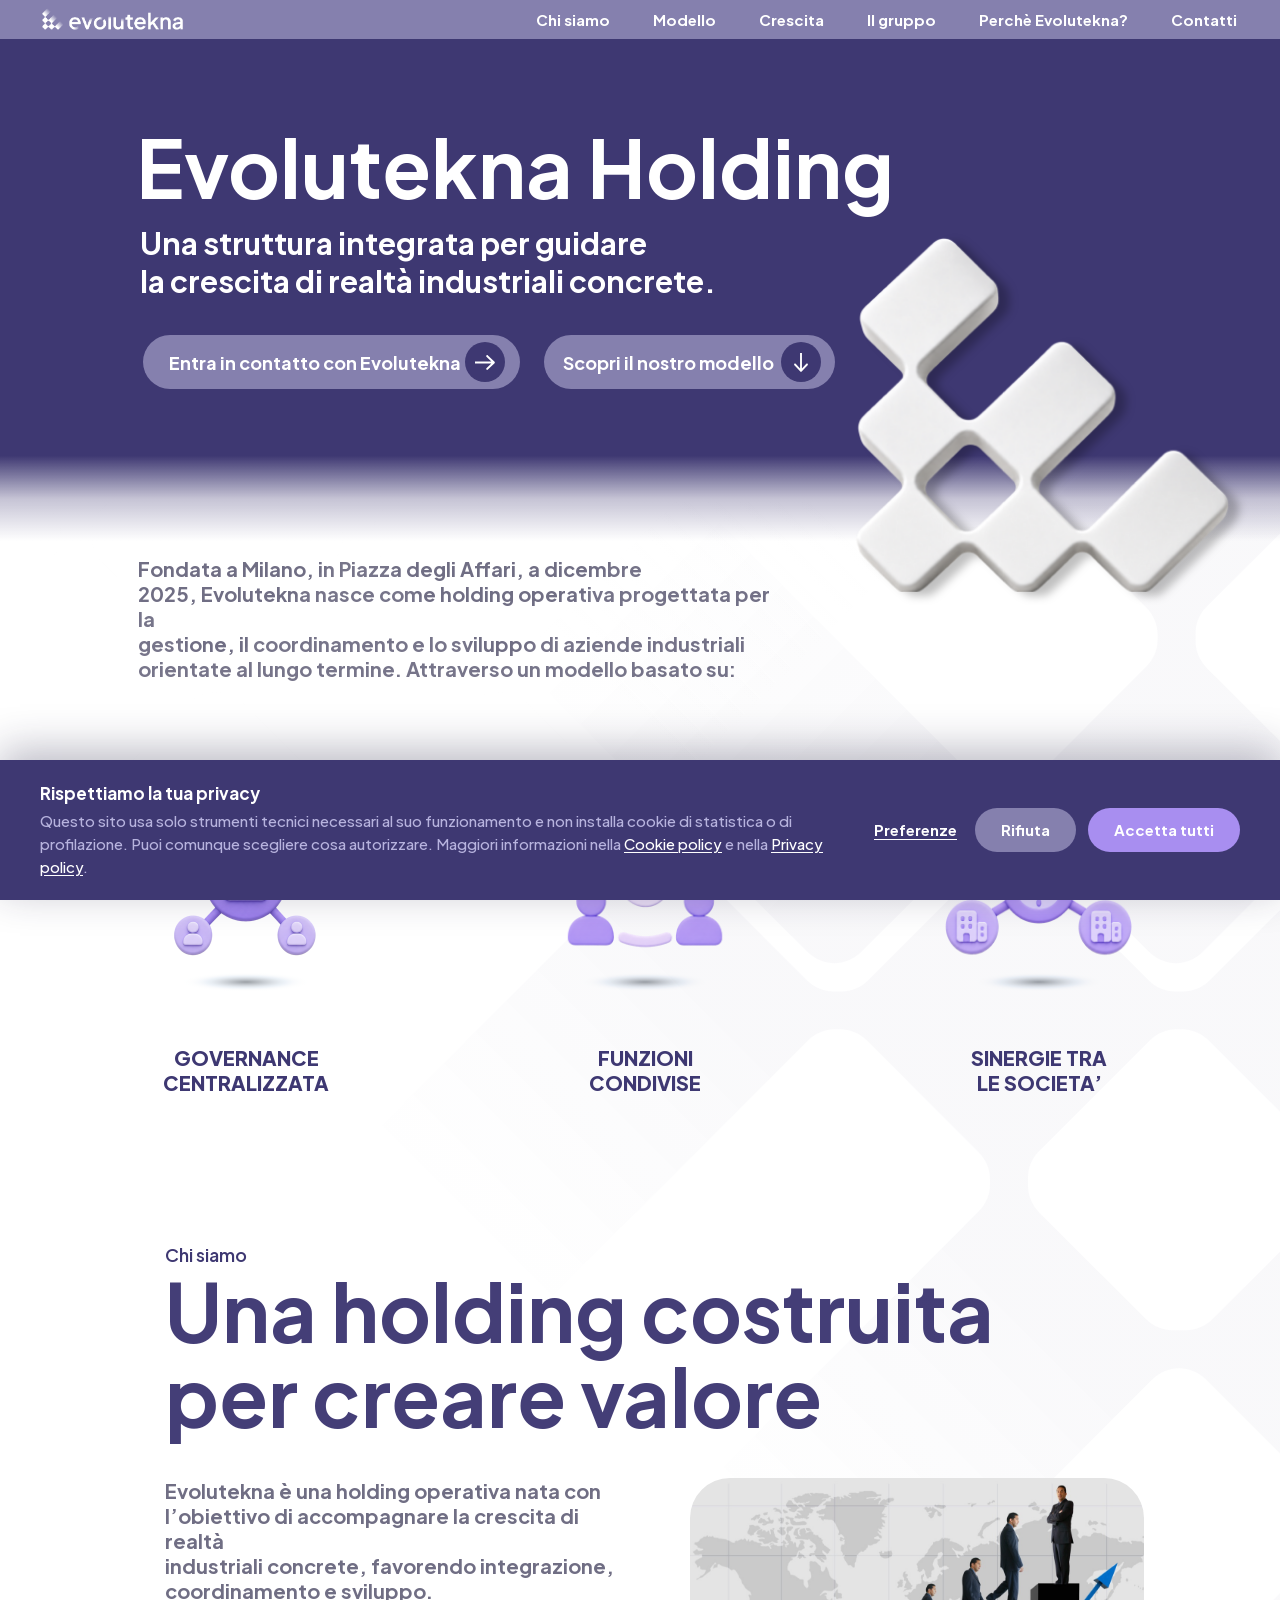
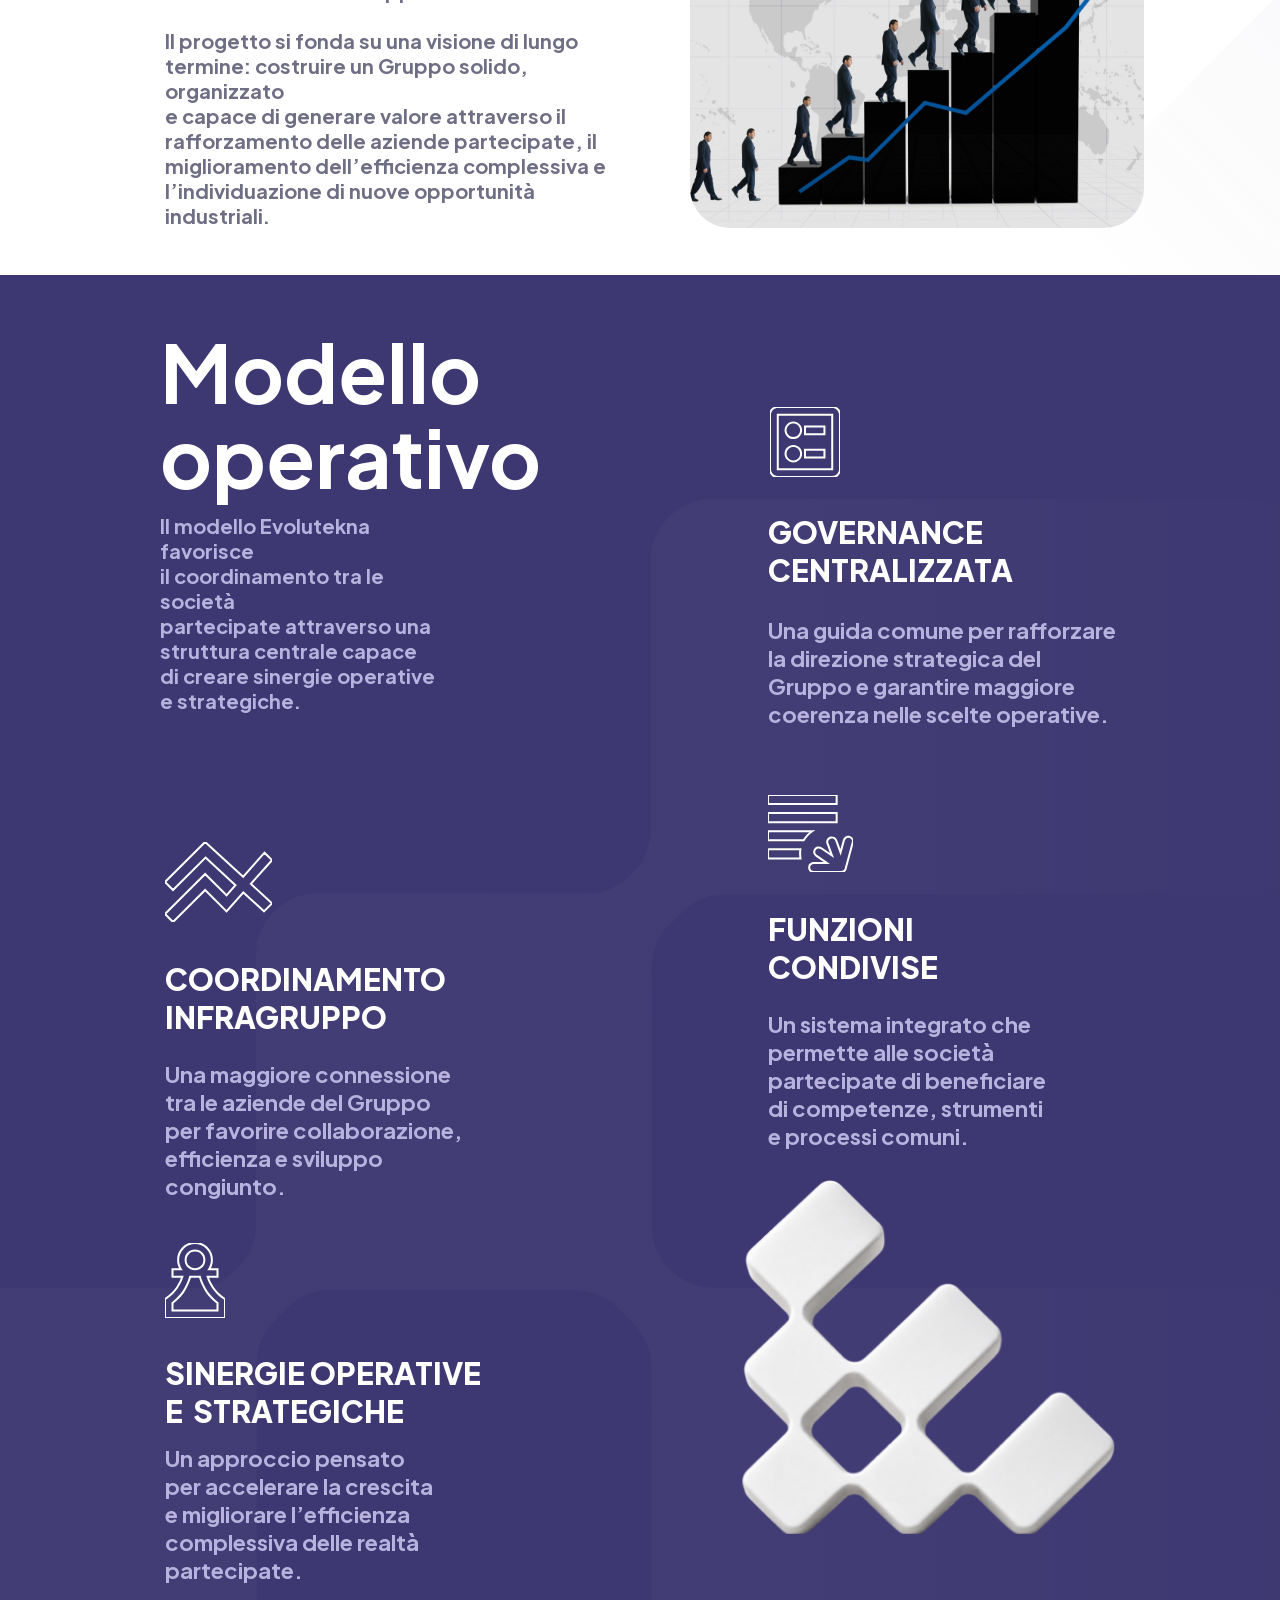
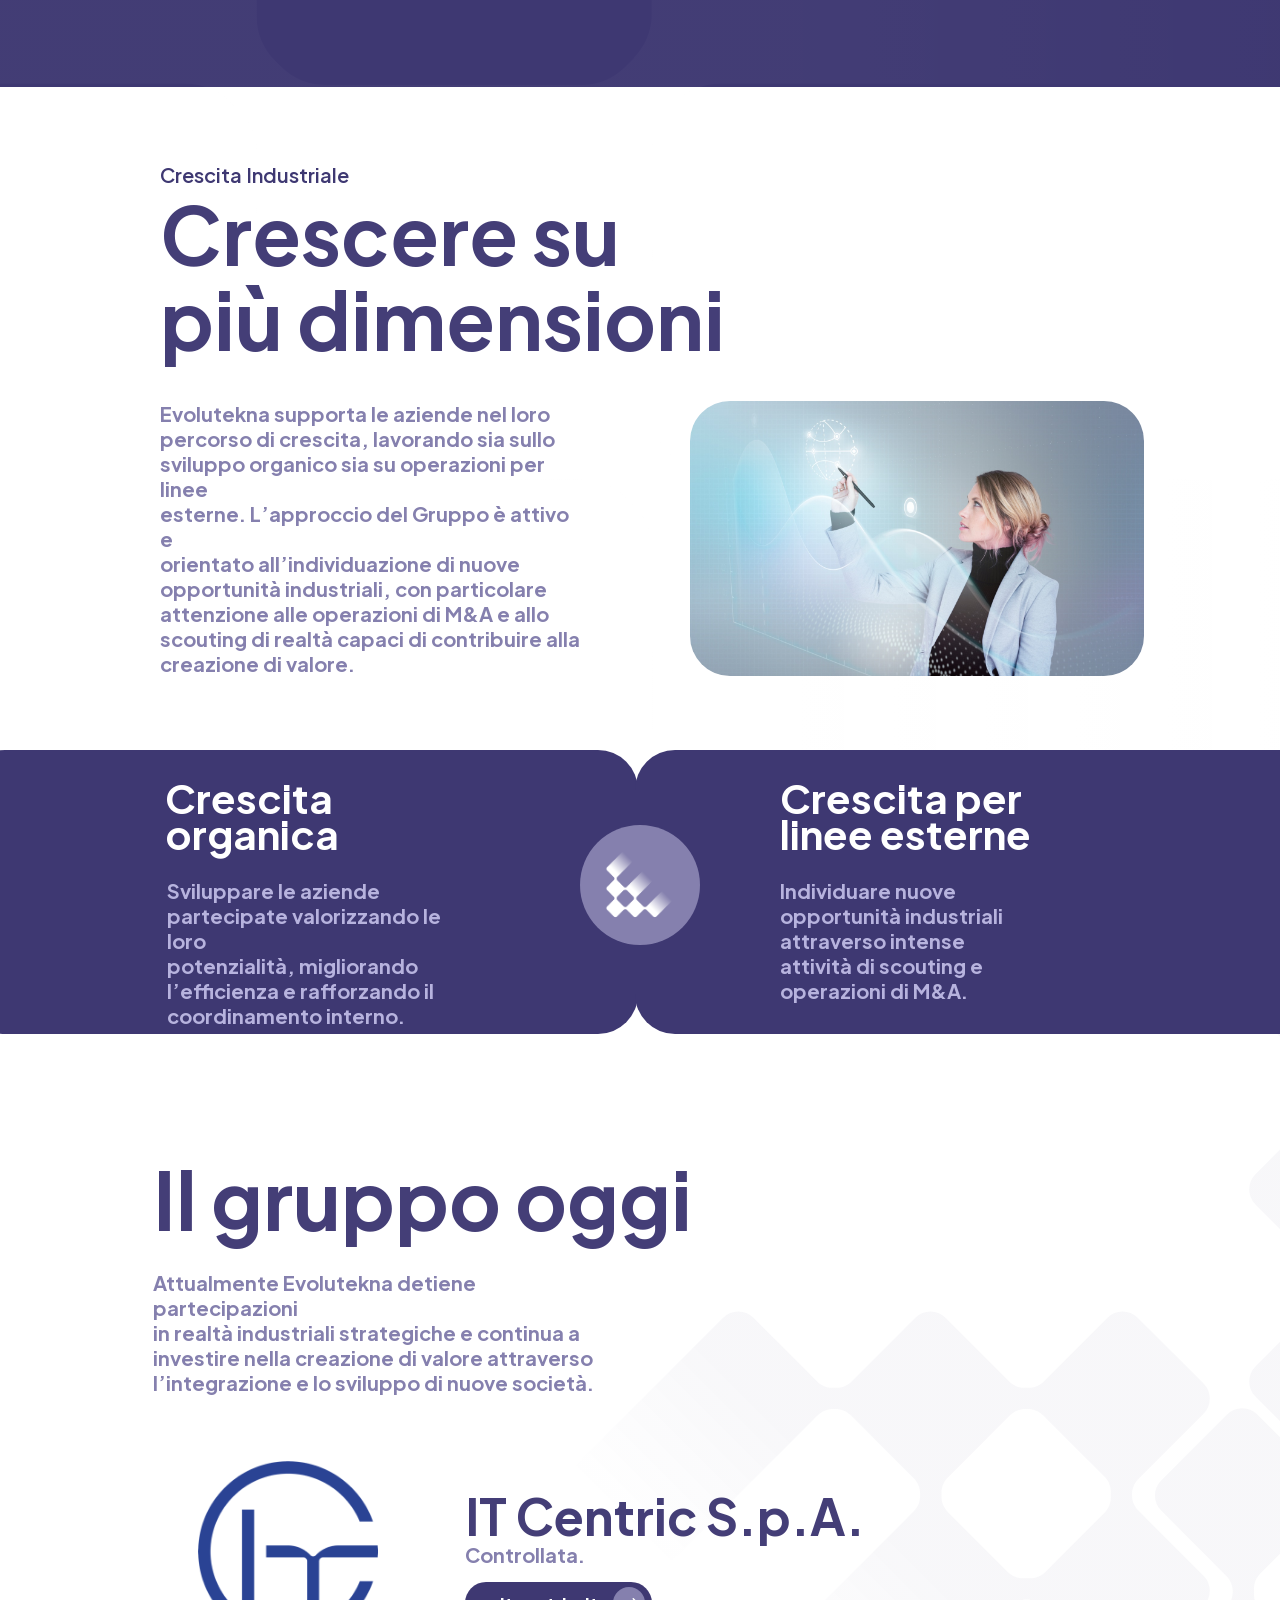
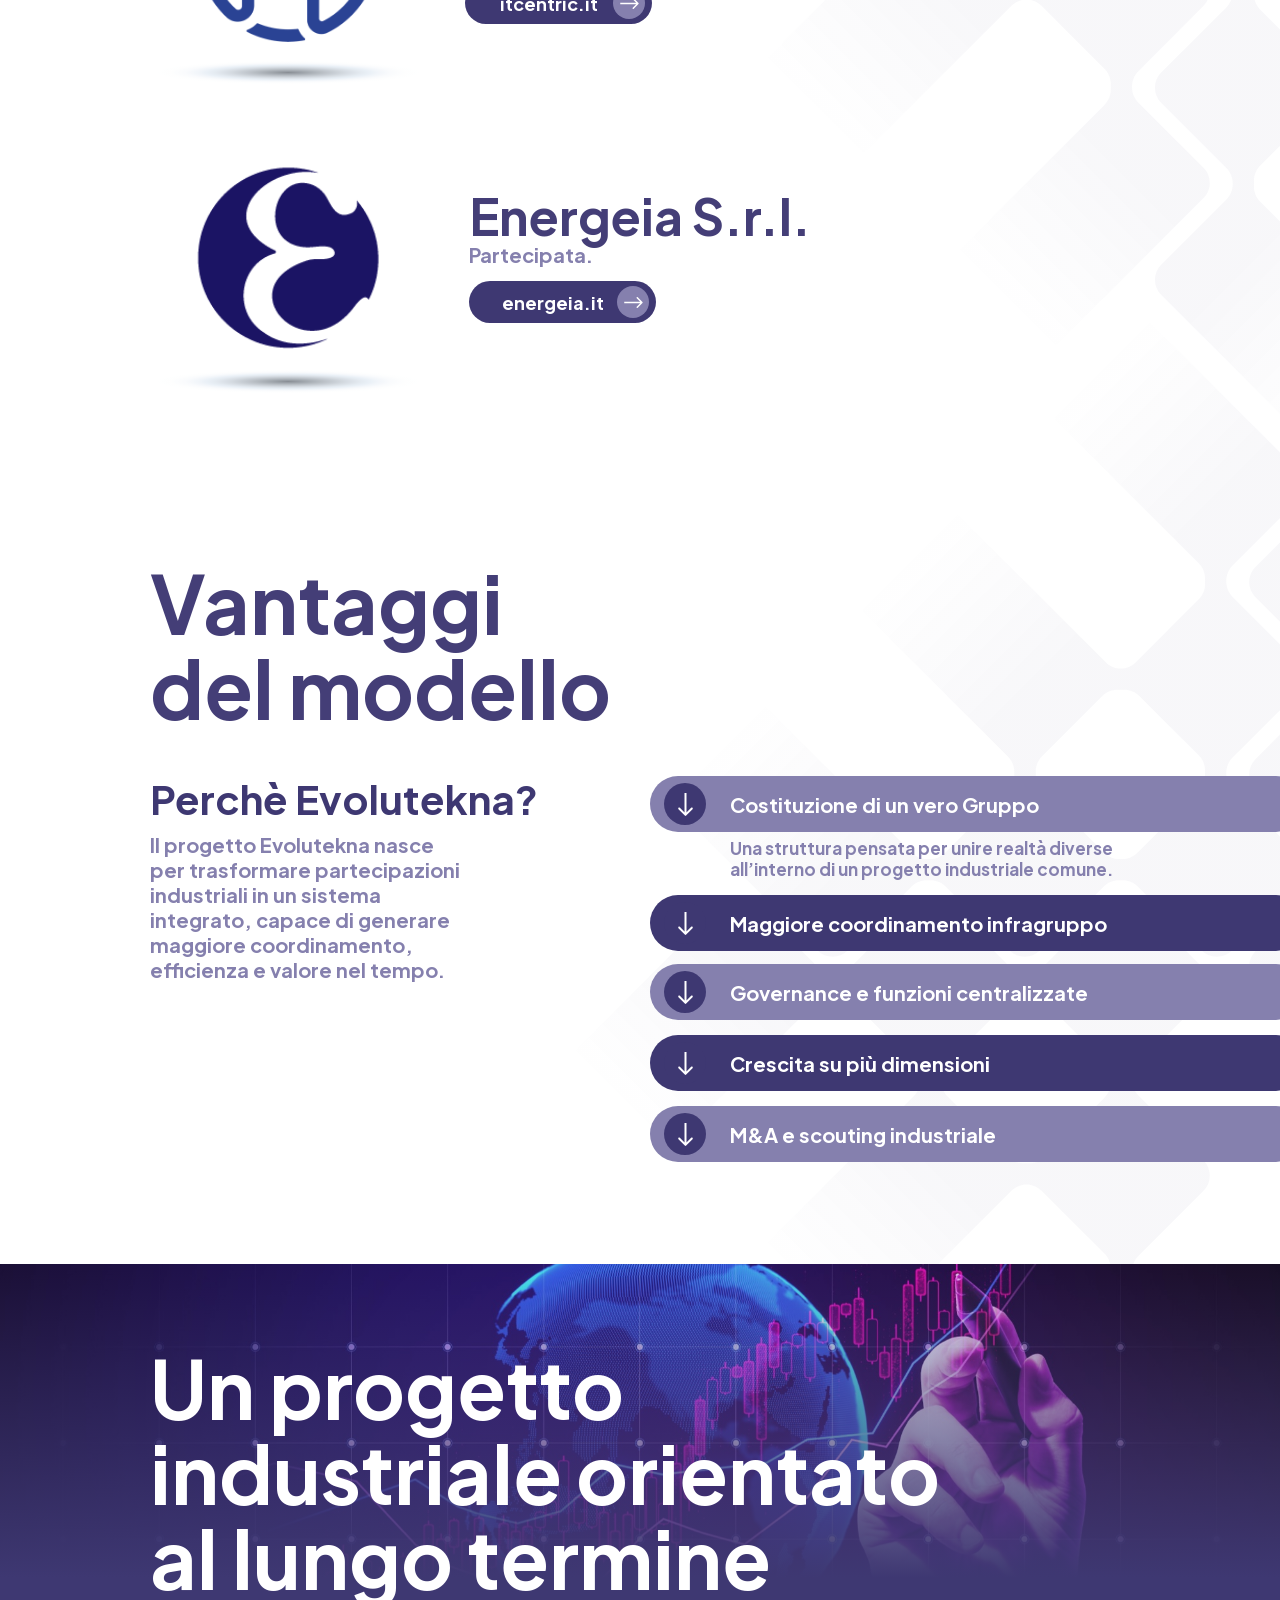
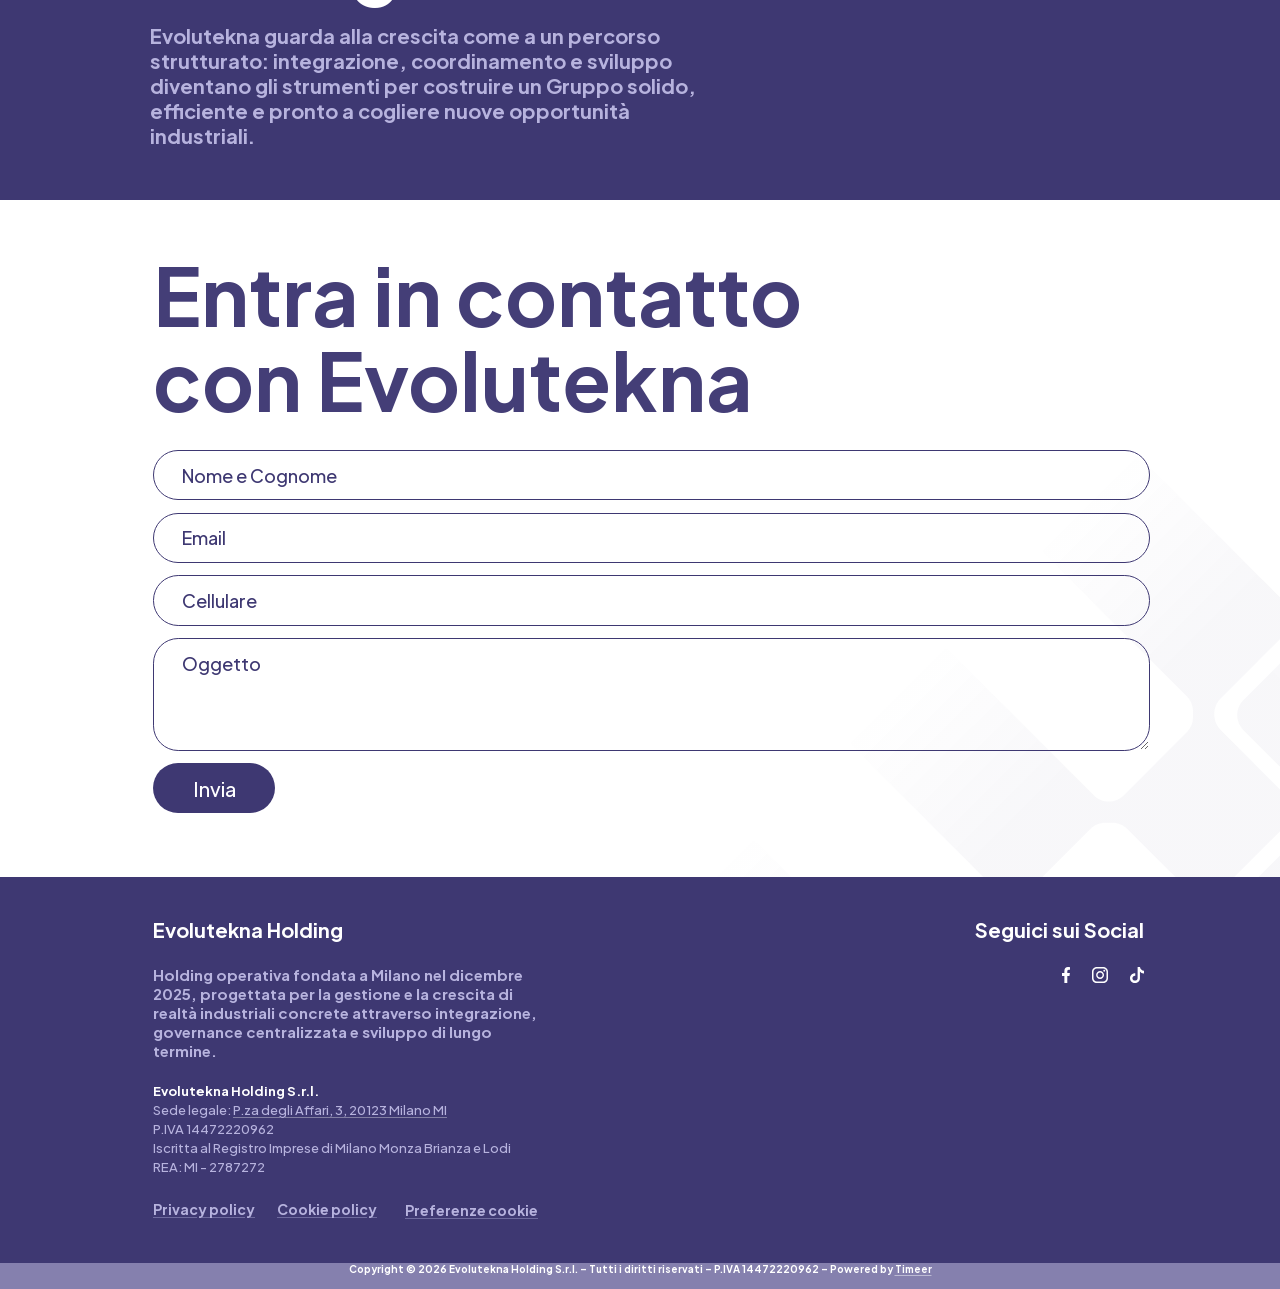
==== commit b0ec0ecb: "Add files via upload" ====
--- a/index.html
+++ b/index.html
@@ -7,10 +7,7 @@
 <meta name="format-detection" content="date=no,address=no,email=no">
 <title>Evolutekna Holding</title>
 <meta name="description" content="Evolutekna Holding — una struttura integrata per guidare la crescita di realtà industriali concrete.">
-<link rel="preconnect" href="https://fonts.googleapis.com">
-<link rel="preconnect" href="https://fonts.gstatic.com" crossorigin>
-<link href="https://fonts.googleapis.com/css2?family=Plus+Jakarta+Sans:wght@200..800&display=swap" rel="stylesheet">
-<link rel="stylesheet" href="styles.css?v=17">
+<link rel="stylesheet" href="styles.css?v=18">
 </head>
 <body id="top">
 
@@ -310,6 +307,12 @@
           Iscritta al Registro Imprese di Milano Monza Brianza e Lodi<br>
           REA: MI - <span class="nodetect">2787<span></span>272</span>
         </address>
+
+        <nav class="foot__links" aria-label="Informative legali">
+          <a href="privacy-policy.html">Privacy policy</a>
+          <a href="cookie-policy.html">Cookie policy</a>
+          <button type="button" class="js-cookie-prefs">Preferenze cookie</button>
+        </nav>
       </div>
       <div class="foot__col foot__col--social">
         <h3 class="foot__t">Seguici sui Social</h3>
@@ -329,77 +332,6 @@
   <img src="assets/arrow-4.svg" width="15" height="19" alt="">
 </a>
 
-<script>
-(function () {
-  var toggle = document.querySelector('.navtoggle');
-  var nav = document.getElementById('nav');
-  if (toggle) {
-    toggle.addEventListener('click', function () {
-      var open = nav.classList.toggle('is-open');
-      toggle.setAttribute('aria-expanded', open ? 'true' : 'false');
-      toggle.setAttribute('aria-label', open ? 'Chiudi il menu' : 'Apri il menu');
-    });
-    var close = function () {
-      nav.classList.remove('is-open');
-      toggle.setAttribute('aria-expanded', 'false');
-      toggle.setAttribute('aria-label', 'Apri il menu');
-    };
-    nav.addEventListener('click', function (e) {
-      if (e.target.tagName === 'A') close();
-    });
-    document.addEventListener('keydown', function (e) {
-      if (e.key === 'Escape') close();
-    });
-    document.addEventListener('click', function (e) {
-      if (!nav.contains(e.target) && !toggle.contains(e.target)) close();
-    });
-  }
-
-  // lieve movimento degli elementi decorativi al muoversi del cursore
-  var floats = document.querySelectorAll('[data-float]');
-  var reduced = window.matchMedia('(prefers-reduced-motion: reduce)').matches;
-  // nessun filtro sul tipo di puntatore: sui dispositivi touch l'evento non arriva e basta
-  if (floats.length && !reduced) {
-    var last = 0;
-    document.addEventListener('mousemove', function (e) {
-      var now = Date.now();
-      if (now - last < 16) return;          // al massimo ~60 aggiornamenti al secondo
-      last = now;
-      var mx = (e.clientX / window.innerWidth) * 2 - 1;
-      var my = (e.clientY / window.innerHeight) * 2 - 1;
-      for (var i = 0; i < floats.length; i++) {
-        var el = floats[i];
-        var d = parseFloat(el.getAttribute('data-float')) || 10;
-        el.style.setProperty('--fx', (mx * d).toFixed(2) + 'px');
-        el.style.setProperty('--fy', (my * d * 0.6).toFixed(2) + 'px');
-      }
-    }, { passive: true });
-  }
-
-  var toTop = document.querySelector('.totop');
-  if (toTop) {
-    var sync = function () {
-      toTop.classList.toggle('is-visible', window.scrollY > 600);
-    };
-    sync();
-    window.addEventListener('scroll', sync, { passive: true });
-  }
-
-  document.querySelectorAll('.acc__head').forEach(function (head) {
-    head.addEventListener('click', function () {
-      var item = head.parentElement;
-      var open = item.classList.contains('is-open');
-      document.querySelectorAll('.acc__item').forEach(function (i) {
-        i.classList.remove('is-open');
-        i.querySelector('.acc__head').setAttribute('aria-expanded', 'false');
-      });
-      if (!open) {
-        item.classList.add('is-open');
-        head.setAttribute('aria-expanded', 'true');
-      }
-    });
-  });
-})();
-</script>
+<script src="main.js?v=18" defer></script>
 </body>
 </html>
--- a/styles.css
+++ b/styles.css
@@ -1,3 +1,22 @@
+/* Carattere servito dal sito stesso: nessuna richiesta a server esterni,
+   nessun indirizzo IP del visitatore inviato a terzi. */
+@font-face{
+  font-family:'Plus Jakarta Sans';
+  font-style:normal;
+  font-weight:200 800;
+  font-display:swap;
+  src:url("assets/fonts/plus-jakarta-sans-latin.woff2") format("woff2");
+  unicode-range:U+0000-00FF,U+0131,U+0152-0153,U+02BB-02BC,U+02C6,U+02DA,U+02DC,U+0304,U+0308,U+0329,U+2000-206F,U+20AC,U+2122,U+2191,U+2193,U+2212,U+2215,U+FEFF,U+FFFD;
+}
+@font-face{
+  font-family:'Plus Jakarta Sans';
+  font-style:normal;
+  font-weight:200 800;
+  font-display:swap;
+  src:url("assets/fonts/plus-jakarta-sans-latin-ext.woff2") format("woff2");
+  unicode-range:U+0100-02BA,U+02BD-02C5,U+02C7-02CC,U+02CE-02D7,U+02DD-02FF,U+0304,U+0308,U+0329,U+1D00-1DBF,U+1E00-1E9F,U+1EF2-1EFF,U+2020,U+20A0-20AB,U+20AD-20C0,U+2113,U+2C60-2C7F,U+A720-A7FF;
+}
+
 /* =========================================================================
    Evolutekna Holding — landing page
    Valori tipografici, cromatici e dimensionali estratti dal file Figma.
@@ -253,7 +272,7 @@
 .foot__brand{text-decoration:underline;text-underline-offset:2px;
   text-decoration-color:rgba(255,255,255,.45);transition:text-decoration-color .2s ease}
 .foot__brand:hover{text-decoration-color:var(--white)}
-.foot__legal{display:flex;align-items:center;justify-content:center;height:26px;margin-top:42px;
+.foot__legal{display:block;height:26px;line-height:26px;margin-top:42px;
   background:var(--mauve);font-size:10px;line-height:13px;font-weight:700;color:var(--white);text-align:center;padding:0 16px}
 
 .totop{position:fixed;right:28px;bottom:28px;z-index:60;width:52px;height:52px;border-radius:50%;
@@ -488,3 +507,104 @@
   .foot__legalinfo{margin-top:18px;font-size:12px;line-height:18px}
   .totop{right:16px;bottom:16px;width:46px;height:46px}
 }
+
+
+/* =========================================================================
+   PAGINE DI TESTO (privacy policy, cookie policy)
+   ========================================================================= */
+.doc{padding:88px 0 110px}
+.doc__in{max-width:900px;margin:0 auto;padding:0 40px}
+.doc__back{display:inline-flex;align-items:center;gap:8px;margin-bottom:34px;
+  font-size:15px;line-height:19px;font-weight:700;color:var(--mauve)}
+.doc__back:hover{color:var(--ink)}
+.doc h1{font-size:56px;line-height:62px;font-weight:700;color:var(--ink2)}
+.doc__date{margin-top:14px;font-size:15px;line-height:21px;font-weight:600;color:var(--mauve)}
+.doc h2{margin-top:46px;font-size:26px;line-height:32px;font-weight:800;color:var(--ink2)}
+.doc h3{margin-top:30px;font-size:19px;line-height:25px;font-weight:700;color:var(--ink)}
+.doc p{margin-top:16px;font-size:17px;line-height:27px;font-weight:500;color:#4b4866}
+.doc ul{margin-top:16px;padding-left:0;list-style:none}
+.doc li{position:relative;margin-top:11px;padding-left:24px;
+  font-size:17px;line-height:27px;font-weight:500;color:#4b4866}
+.doc li::before{content:"";position:absolute;left:4px;top:11px;width:7px;height:7px;
+  border-radius:50%;background:var(--lilac)}
+.doc a{color:var(--ink);text-decoration:underline;text-underline-offset:2px;
+  text-decoration-color:rgba(62,56,114,.35)}
+.doc a:hover{text-decoration-color:var(--ink)}
+.doc table{width:100%;margin-top:22px;border-collapse:collapse;font-size:15px;line-height:22px}
+.doc th,.doc td{padding:12px 14px;border:1px solid rgba(62,56,114,.16);text-align:left;vertical-align:top}
+.doc th{background:rgba(62,56,114,.06);font-weight:700;color:var(--ink2)}
+.doc td{font-weight:500;color:#4b4866}
+.doc__note{margin-top:22px;padding:18px 22px;border-left:4px solid var(--lilac);
+  background:rgba(168,142,240,.08);border-radius:0 14px 14px 0}
+.doc__note p{margin-top:0;font-size:16px;line-height:25px}
+.doc__table-wrap{overflow-x:auto}
+
+/* =========================================================================
+   BANNER E PREFERENZE SUI COOKIE
+   ========================================================================= */
+.cookiebar{position:fixed;left:0;right:0;bottom:0;z-index:80;
+  background:var(--ink);color:#fff;box-shadow:0 -10px 40px rgba(31,27,62,.3);
+  transform:translateY(110%);transition:transform .35s cubic-bezier(.22,.7,.3,1)}
+.cookiebar.is-open{transform:none}
+.cookiebar__in{display:flex;align-items:center;gap:36px;
+  max-width:1280px;margin:0 auto;padding:22px 40px}
+.cookiebar__text{flex:1 1 auto;font-size:15px;line-height:23px;font-weight:500;color:var(--lav)}
+.cookiebar__text strong{display:block;margin-bottom:4px;font-size:17px;font-weight:700;color:#fff}
+.cookiebar__text a{color:#fff;text-decoration:underline;text-underline-offset:2px}
+.cookiebar__actions{flex:0 0 auto;display:flex;align-items:center;gap:12px}
+.ckbtn{height:44px;padding:0 26px;border-radius:22px;font-size:15px;line-height:44px;
+  font-weight:700;white-space:nowrap;transition:background .2s ease,color .2s ease}
+.ckbtn--accept{background:var(--lilac);color:#fff}
+.ckbtn--accept:hover{background:#b9a3f4}
+.ckbtn--reject{background:var(--mauve);color:#fff}
+.ckbtn--reject:hover{background:#9792bf}
+.ckbtn--more{background:transparent;color:#fff;text-decoration:underline;text-underline-offset:3px;padding:0 6px}
+.ckbtn--more:hover{color:var(--lilac)}
+
+.ckmodal{position:fixed;inset:0;z-index:90;display:none;align-items:center;justify-content:center;padding:24px}
+.ckmodal.is-open{display:flex}
+.ckmodal__bg{position:absolute;inset:0;background:rgba(31,27,62,.55)}
+.ckmodal__box{position:relative;width:100%;max-width:620px;max-height:86vh;overflow-y:auto;
+  background:#fff;border-radius:28px;padding:38px 40px 32px;box-shadow:0 30px 80px rgba(31,27,62,.35)}
+.ckmodal__box h2{font-size:28px;line-height:34px;font-weight:700;color:var(--ink2)}
+.ckmodal__box > p{margin-top:14px;font-size:16px;line-height:25px;font-weight:500;color:#4b4866}
+.ckgroup{margin-top:24px;padding:20px 22px;border:1px solid rgba(62,56,114,.16);border-radius:18px}
+.ckgroup__head{display:flex;align-items:center;justify-content:space-between;gap:18px}
+.ckgroup__name{font-size:17px;line-height:24px;font-weight:700;color:var(--ink2)}
+.ckgroup__desc{margin-top:8px;font-size:15px;line-height:23px;font-weight:500;color:#4b4866}
+.ckgroup__state{font-size:14px;font-weight:700;color:var(--mauve)}
+.cksw{position:relative;flex:0 0 auto;width:52px;height:30px;border-radius:15px;
+  background:rgba(62,56,114,.22);transition:background .2s ease;cursor:pointer}
+.cksw::after{content:"";position:absolute;top:3px;left:3px;width:24px;height:24px;border-radius:50%;
+  background:#fff;transition:transform .2s ease;box-shadow:0 2px 6px rgba(0,0,0,.2)}
+.cksw[aria-checked="true"]{background:var(--lilac)}
+.cksw[aria-checked="true"]::after{transform:translateX(22px)}
+.cksw[aria-disabled="true"]{background:var(--mauve);cursor:not-allowed;opacity:.8}
+.ckmodal__actions{display:flex;flex-wrap:wrap;gap:12px;margin-top:28px}
+.ckmodal__actions .ckbtn{flex:1 1 auto;text-align:center}
+.ckmodal__actions .ckbtn--save{background:var(--ink);color:#fff}
+.ckmodal__actions .ckbtn--save:hover{background:#524a92}
+
+.foot__links{display:flex;flex-wrap:wrap;gap:8px 22px;margin-top:22px}
+.foot__links a,.foot__links button{font-size:14px;line-height:20px;font-weight:700;color:var(--lav);
+  text-decoration:underline;text-underline-offset:2px;text-decoration-color:rgba(183,179,222,.4)}
+.foot__links a:hover,.foot__links button:hover{color:#fff;text-decoration-color:#fff}
+
+@media (max-width:1023px){
+  .doc h1{font-size:40px;line-height:46px}
+  .doc h2{font-size:22px;line-height:28px}
+  .cookiebar__in{flex-direction:column;align-items:flex-start;gap:18px;padding:20px 24px}
+  .cookiebar__actions{width:100%;flex-wrap:wrap}
+  .ckbtn--accept,.ckbtn--reject{flex:1 1 180px}
+}
+@media (max-width:767px){
+  .doc{padding:56px 0 72px}
+  .doc__in{padding:0 20px}
+  .doc h1{font-size:30px;line-height:36px}
+  .doc h2{margin-top:34px;font-size:20px;line-height:26px}
+  .doc h3{font-size:17px;line-height:23px}
+  .doc p,.doc li{font-size:16px;line-height:25px}
+  .ckmodal__box{padding:28px 22px 24px;border-radius:22px}
+  .ckmodal__box h2{font-size:22px;line-height:28px}
+  .cookiebar__in{padding:18px 20px}
+}
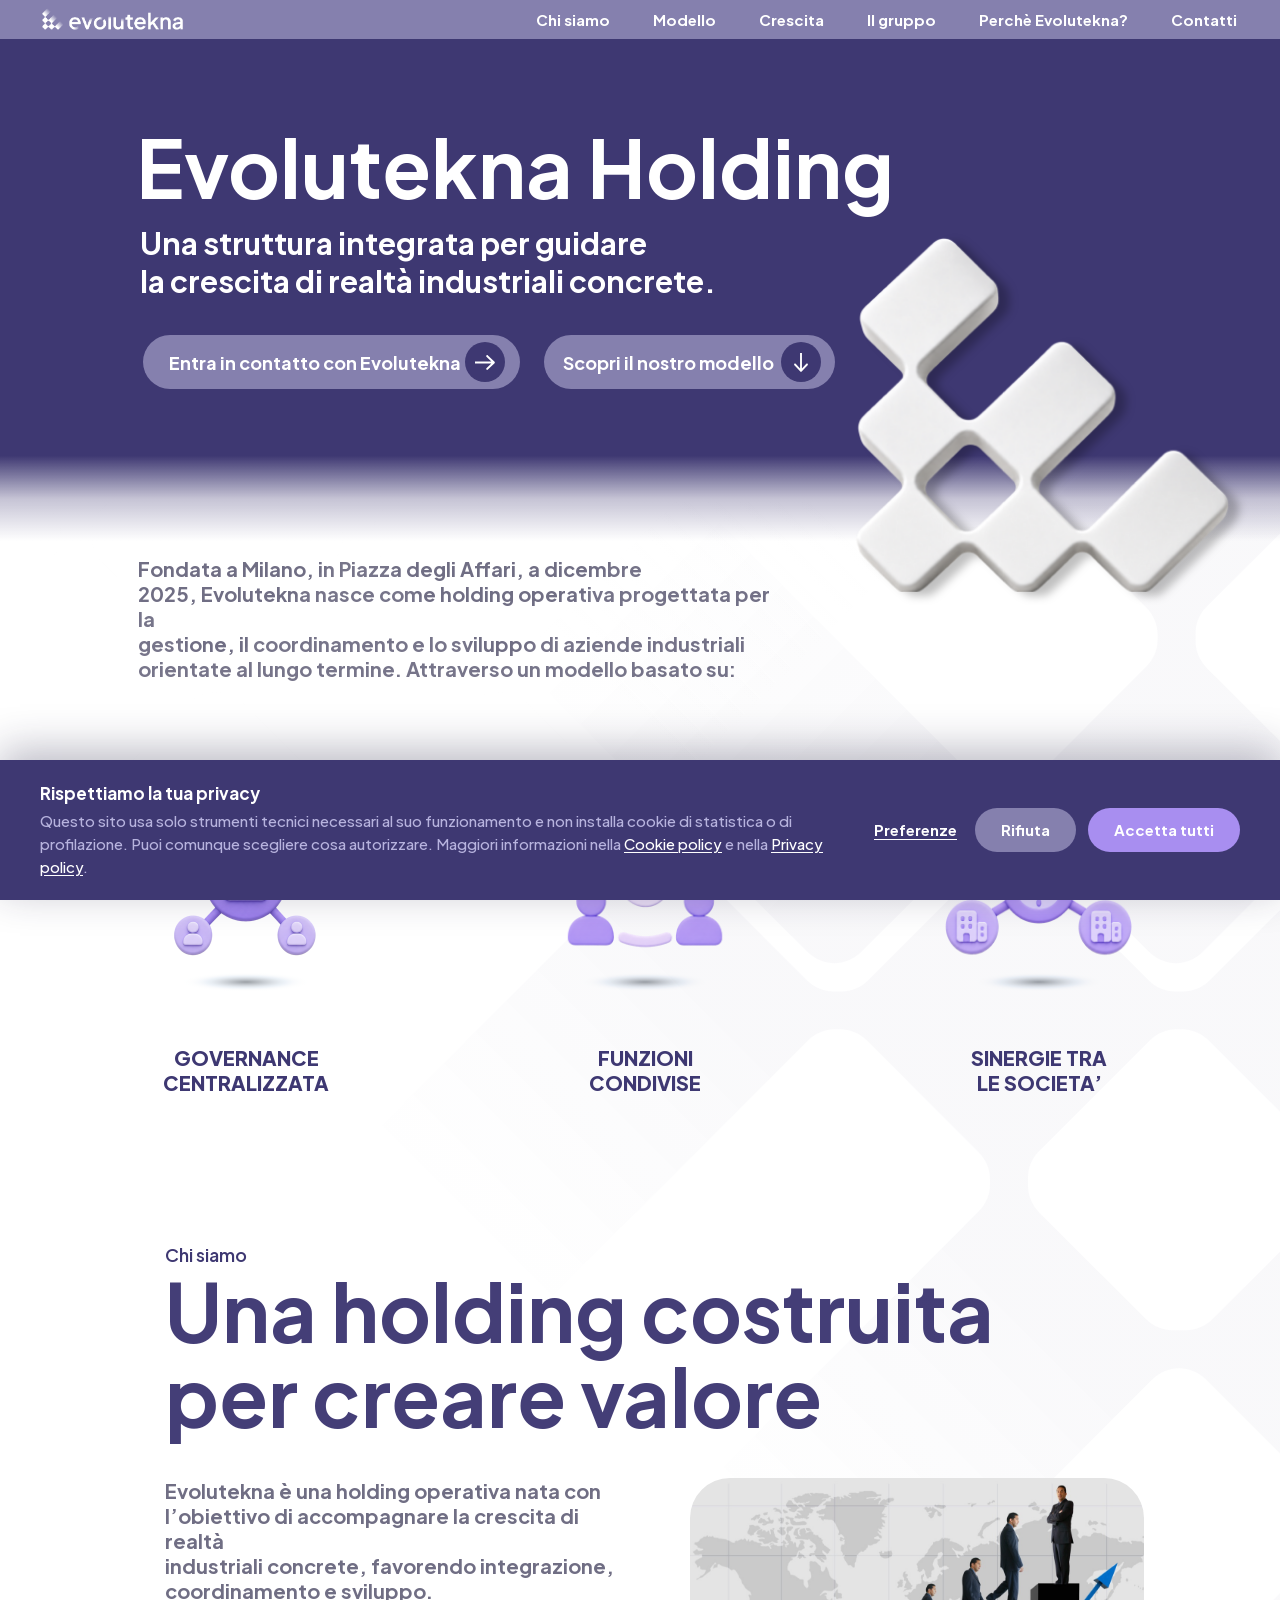
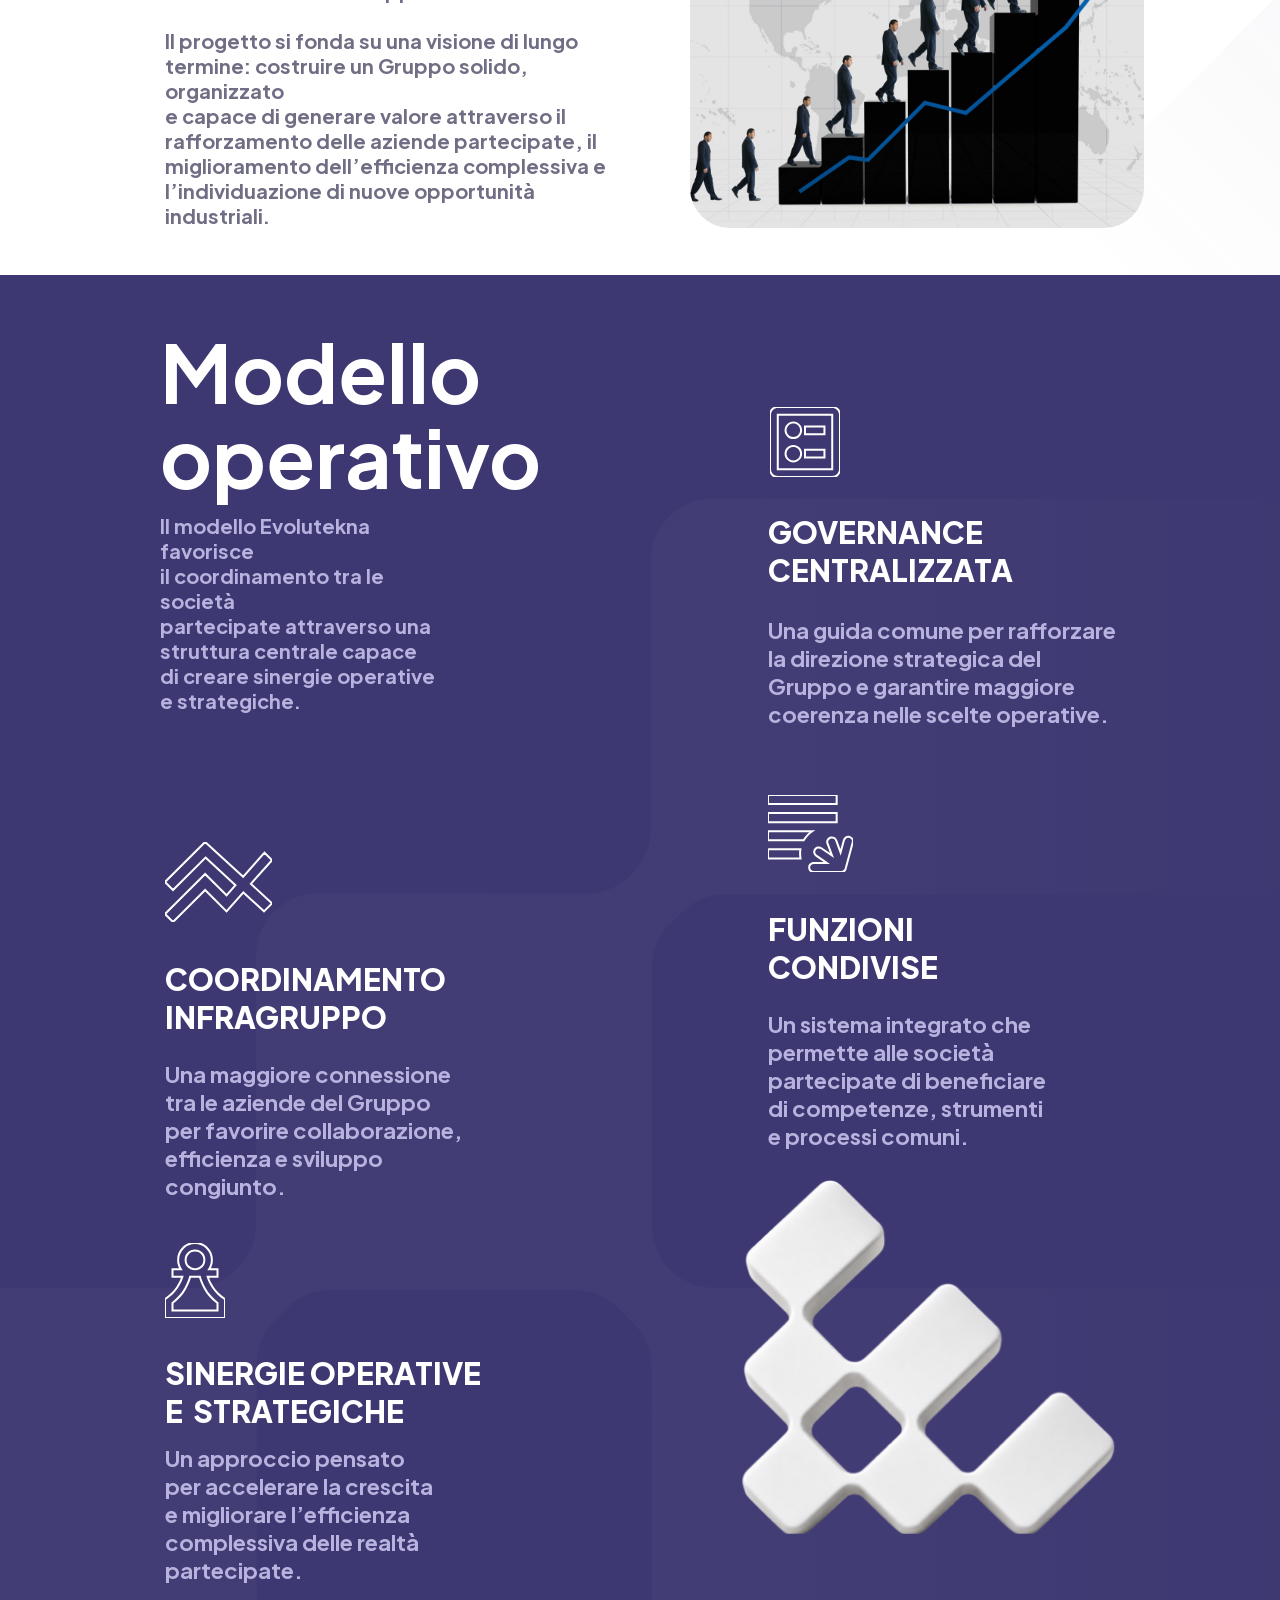
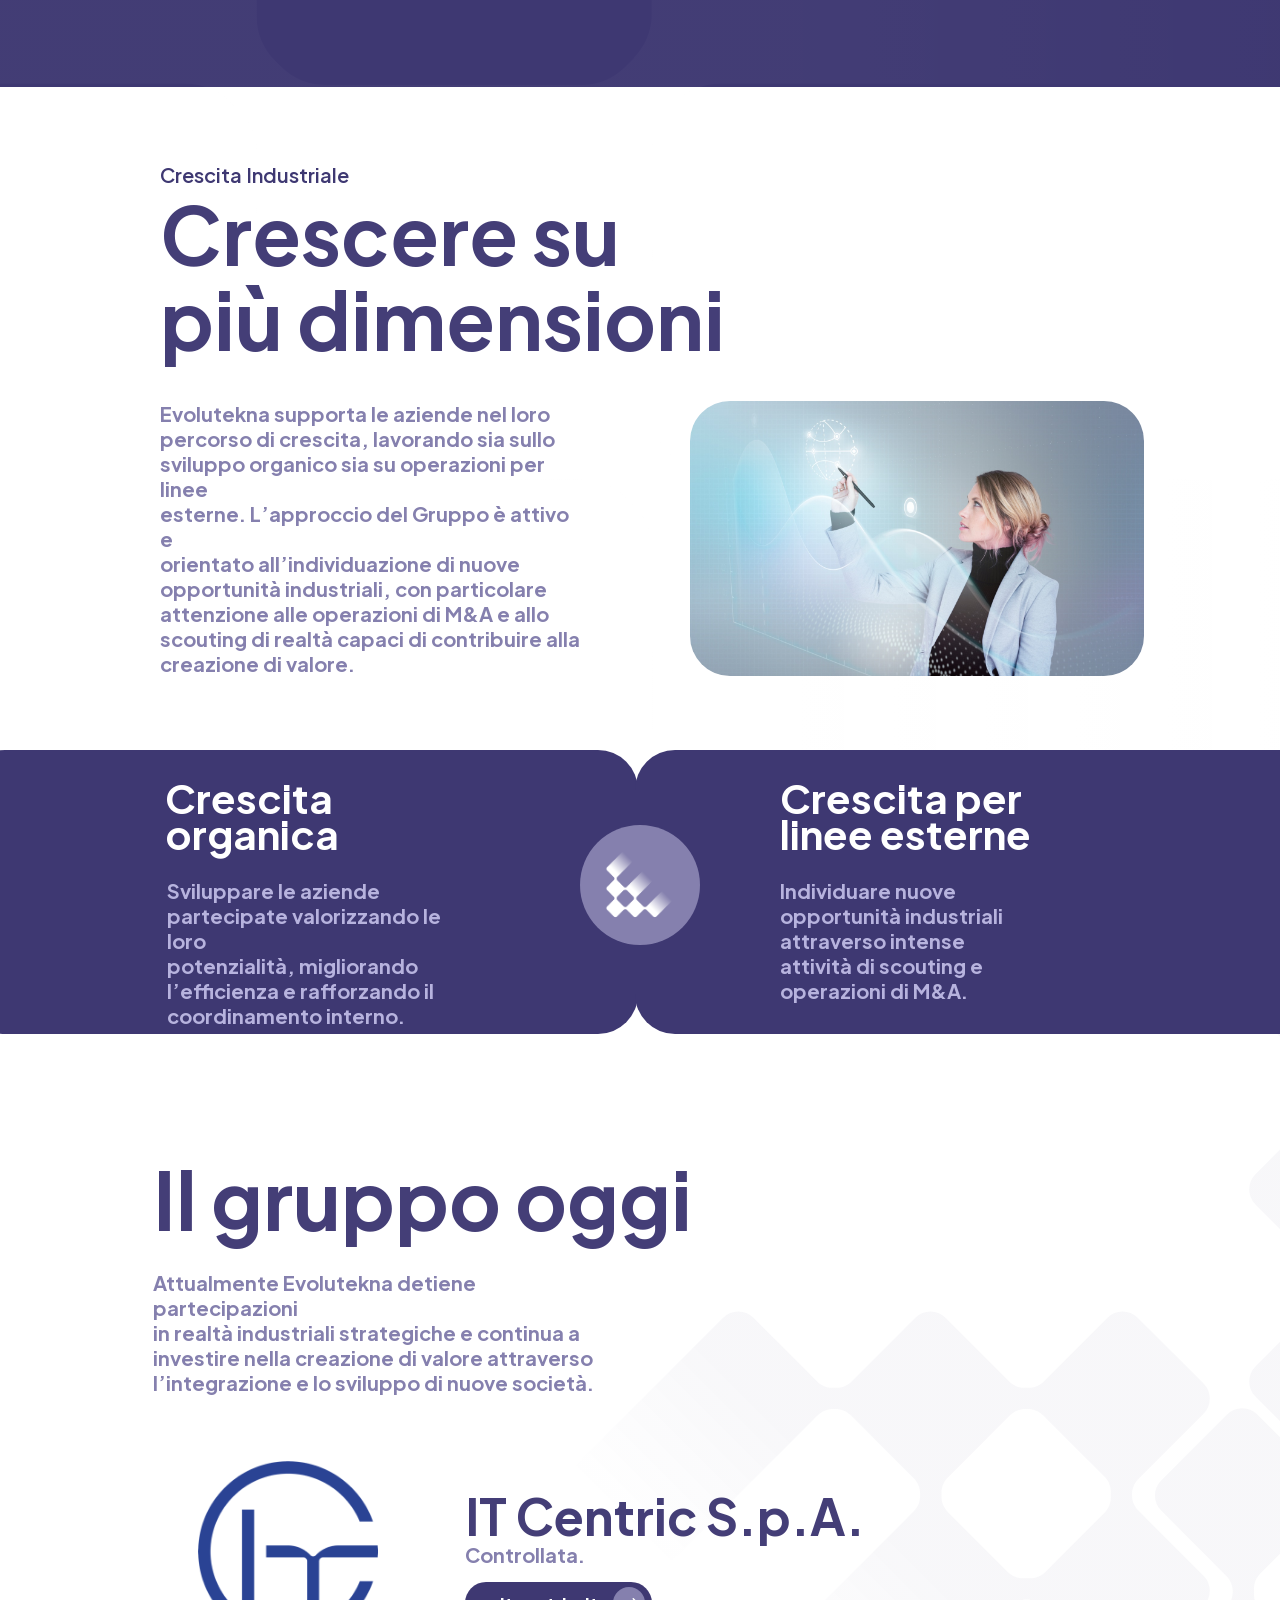
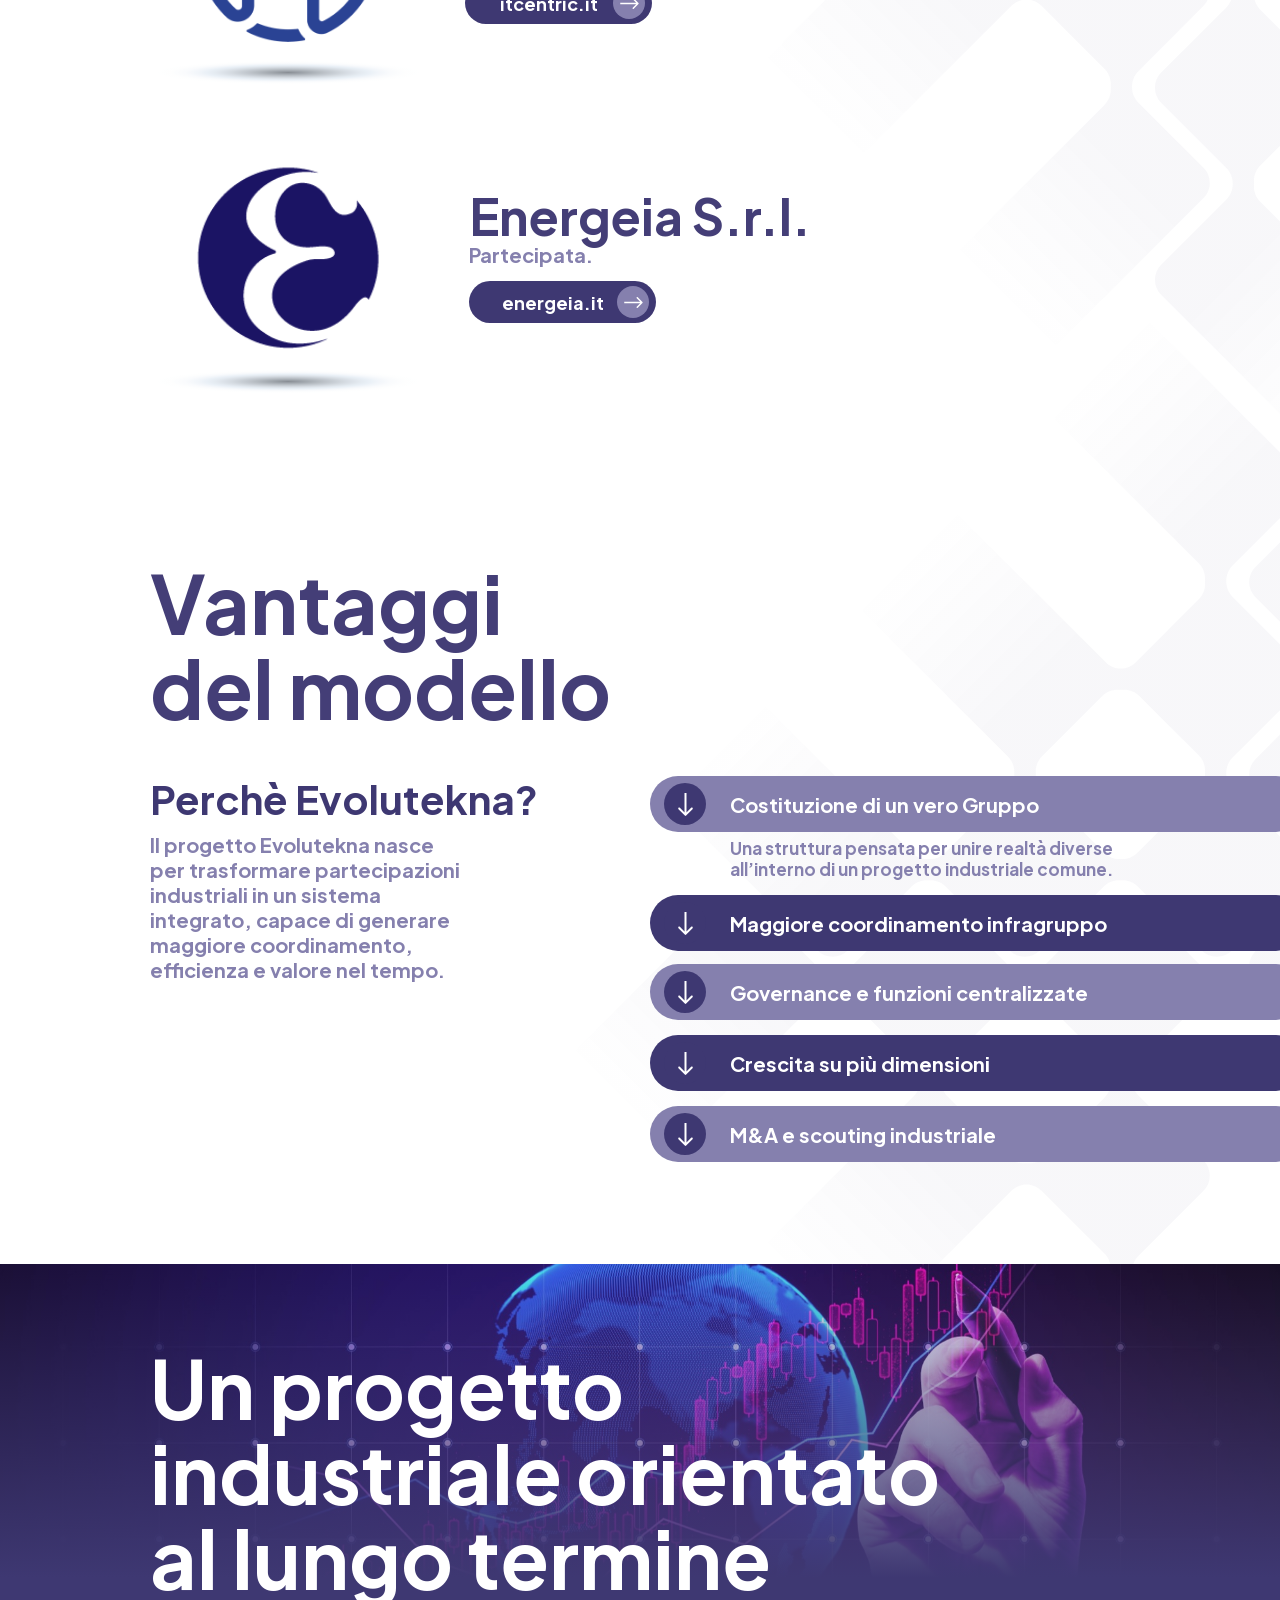
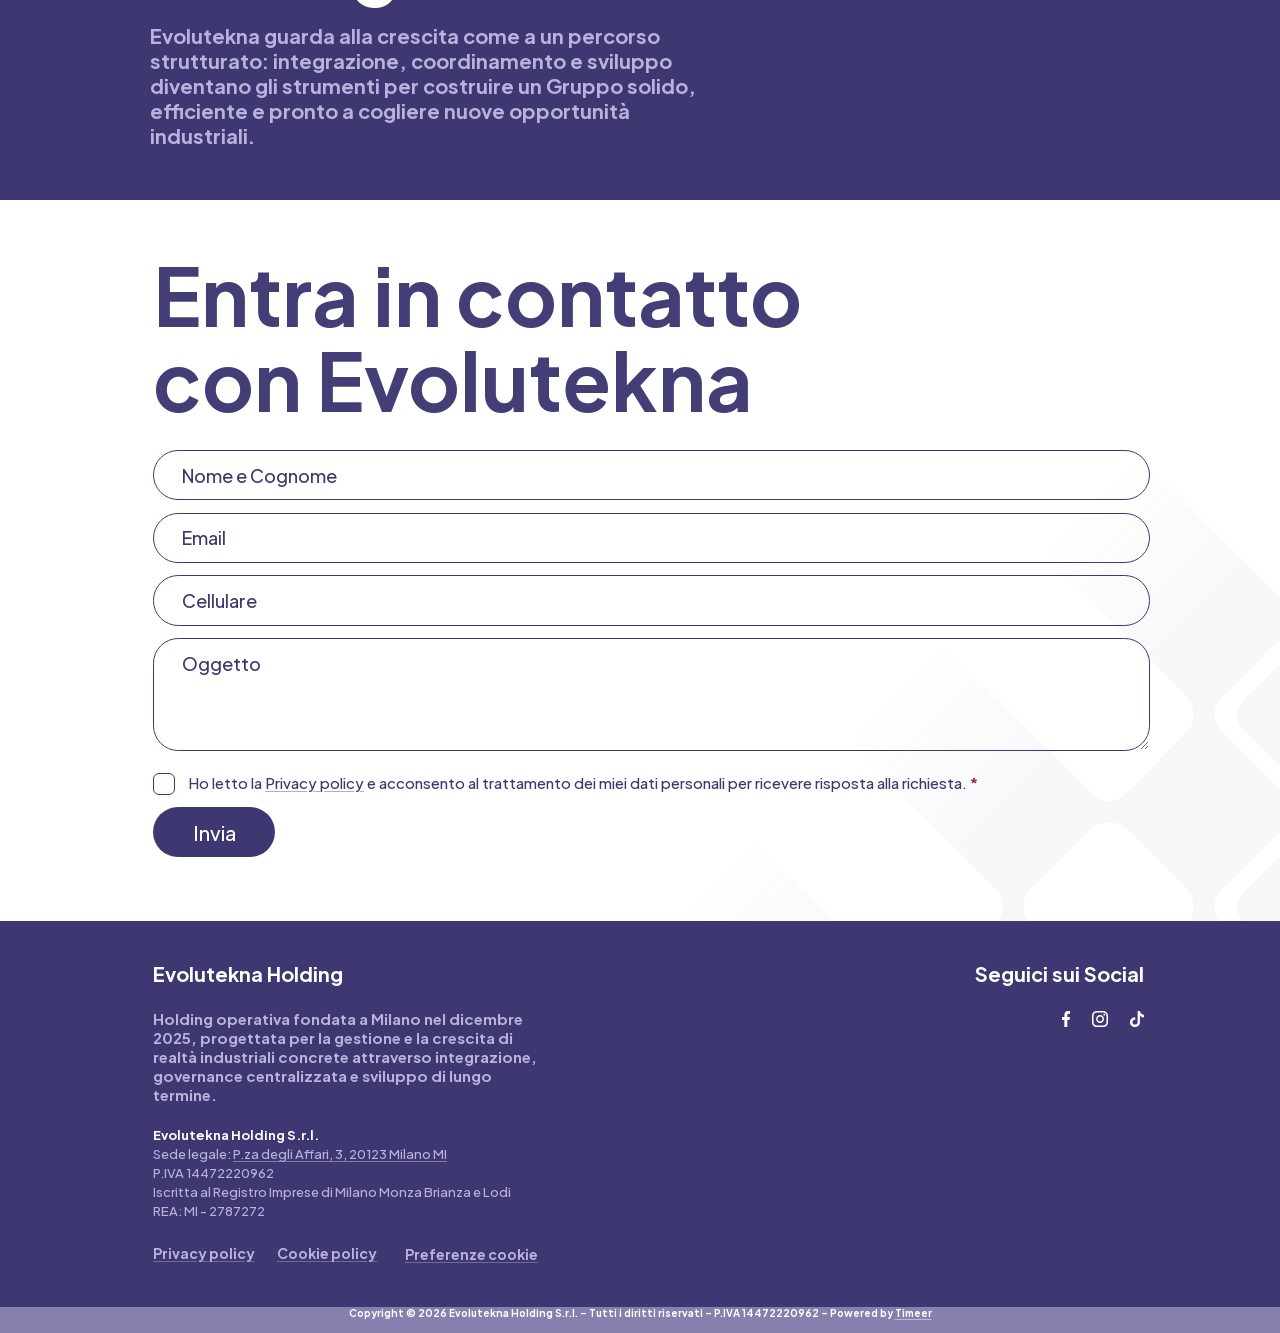
==== commit 01ad9cc3: "Add files via upload" ====
--- a/index.html
+++ b/index.html
@@ -7,7 +7,7 @@
 <meta name="format-detection" content="date=no,address=no,email=no">
 <title>Evolutekna Holding</title>
 <meta name="description" content="Evolutekna Holding — una struttura integrata per guidare la crescita di realtà industriali concrete.">
-<link rel="stylesheet" href="styles.css?v=18">
+<link rel="stylesheet" href="styles.css?v=19">
 </head>
 <body id="top">
 
@@ -282,11 +282,17 @@
         <img class="decor__i" style="left:542.78px;top:183px;width:1349.44px" src="assets/deco-1.svg" alt="">
       </div>
       <h2 class="contact__t">Entra in contatto <br>con Evolutekna</h2>
-      <form class="form" action="#" method="post" novalidate>
+      <form class="form" action="#" method="post">
         <input class="field" type="text"  name="nome"      placeholder="Nome e Cognome" autocomplete="name"  required>
         <input class="field" type="email" name="email"     placeholder="Email"          autocomplete="email" required>
         <input class="field" type="tel"   name="cellulare" placeholder="Cellulare"      autocomplete="tel">
         <textarea class="field field--area" name="oggetto" placeholder="Oggetto" rows="4"></textarea>
+
+        <div class="consent">
+          <input type="checkbox" id="ev-privacy" name="privacy" required>
+          <label for="ev-privacy">Ho letto la <a href="privacy-policy.html">Privacy policy</a> e acconsento al trattamento dei miei dati personali per ricevere risposta alla richiesta.<span class="consent__req" aria-hidden="true">*</span></label>
+        </div>
+
         <button class="submit" type="submit">Invia</button>
       </form>
     </div>
@@ -332,6 +338,6 @@
   <img src="assets/arrow-4.svg" width="15" height="19" alt="">
 </a>
 
-<script src="main.js?v=18" defer></script>
+<script src="main.js?v=19" defer></script>
 </body>
 </html>
--- a/styles.css
+++ b/styles.css
@@ -248,6 +248,19 @@
 .field--area{height:113px;padding:13px 28px;resize:vertical}
 .field::placeholder{color:var(--ink);opacity:1}
 .field:focus{outline:none;border-color:var(--lilac);box-shadow:0 0 0 1px var(--lilac)}
+
+/* consenso al trattamento dei dati nel modulo contatti ------------------- */
+.consent{display:flex;align-items:flex-start;gap:13px;margin-top:20px;max-width:997px}
+.consent input[type="checkbox"]{appearance:none;-webkit-appearance:none;flex:0 0 auto;
+  width:22px;height:22px;margin:2px 0 0;border:1.5px solid var(--ink);border-radius:6px;
+  background:transparent;cursor:pointer;transition:background .18s ease,border-color .18s ease}
+.consent input[type="checkbox"]:checked{background:var(--ink) url("data:image/svg+xml;charset=utf-8,%3Csvg xmlns='http://www.w3.org/2000/svg' viewBox='0 0 16 16'%3E%3Cpath d='M2.5 8.5l3.5 3.5 7.5-8' fill='none' stroke='%23fff' stroke-width='2.2' stroke-linecap='round' stroke-linejoin='round'/%3E%3C/svg%3E") center/13px no-repeat}
+.consent input[type="checkbox"]:focus-visible{outline:2px solid var(--lilac);outline-offset:2px}
+.consent label{font-size:15px;line-height:23px;font-weight:500;color:var(--ink);cursor:pointer}
+.consent a{text-decoration:underline;text-underline-offset:2px;text-decoration-color:rgba(62,56,114,.4)}
+.consent a:hover{text-decoration-color:var(--ink)}
+.consent__req{margin-left:3px;color:#a33c3c;font-weight:700}
+.submit{margin-top:22px}
 .submit{display:flex;align-items:center;justify-content:center;width:122.4px;height:50.4px;margin-top:12.2px;
   border-radius:25.2px;background:var(--ink);font-size:20px;line-height:25px;font-weight:500;color:var(--white)}
 .submit:hover{filter:brightness(1.2)}
@@ -498,6 +511,7 @@
   .split{margin-top:28px}
   .field{height:48px;padding:0 20px;font-size:16px}
   .field--area{height:120px;padding:13px 20px}
+  .consent label{font-size:14px;line-height:21px}
   .submit{width:110px;height:48px;font-size:18px}
 
   .foot__in{flex-direction:column;padding:32px 20px 0;gap:28px}
